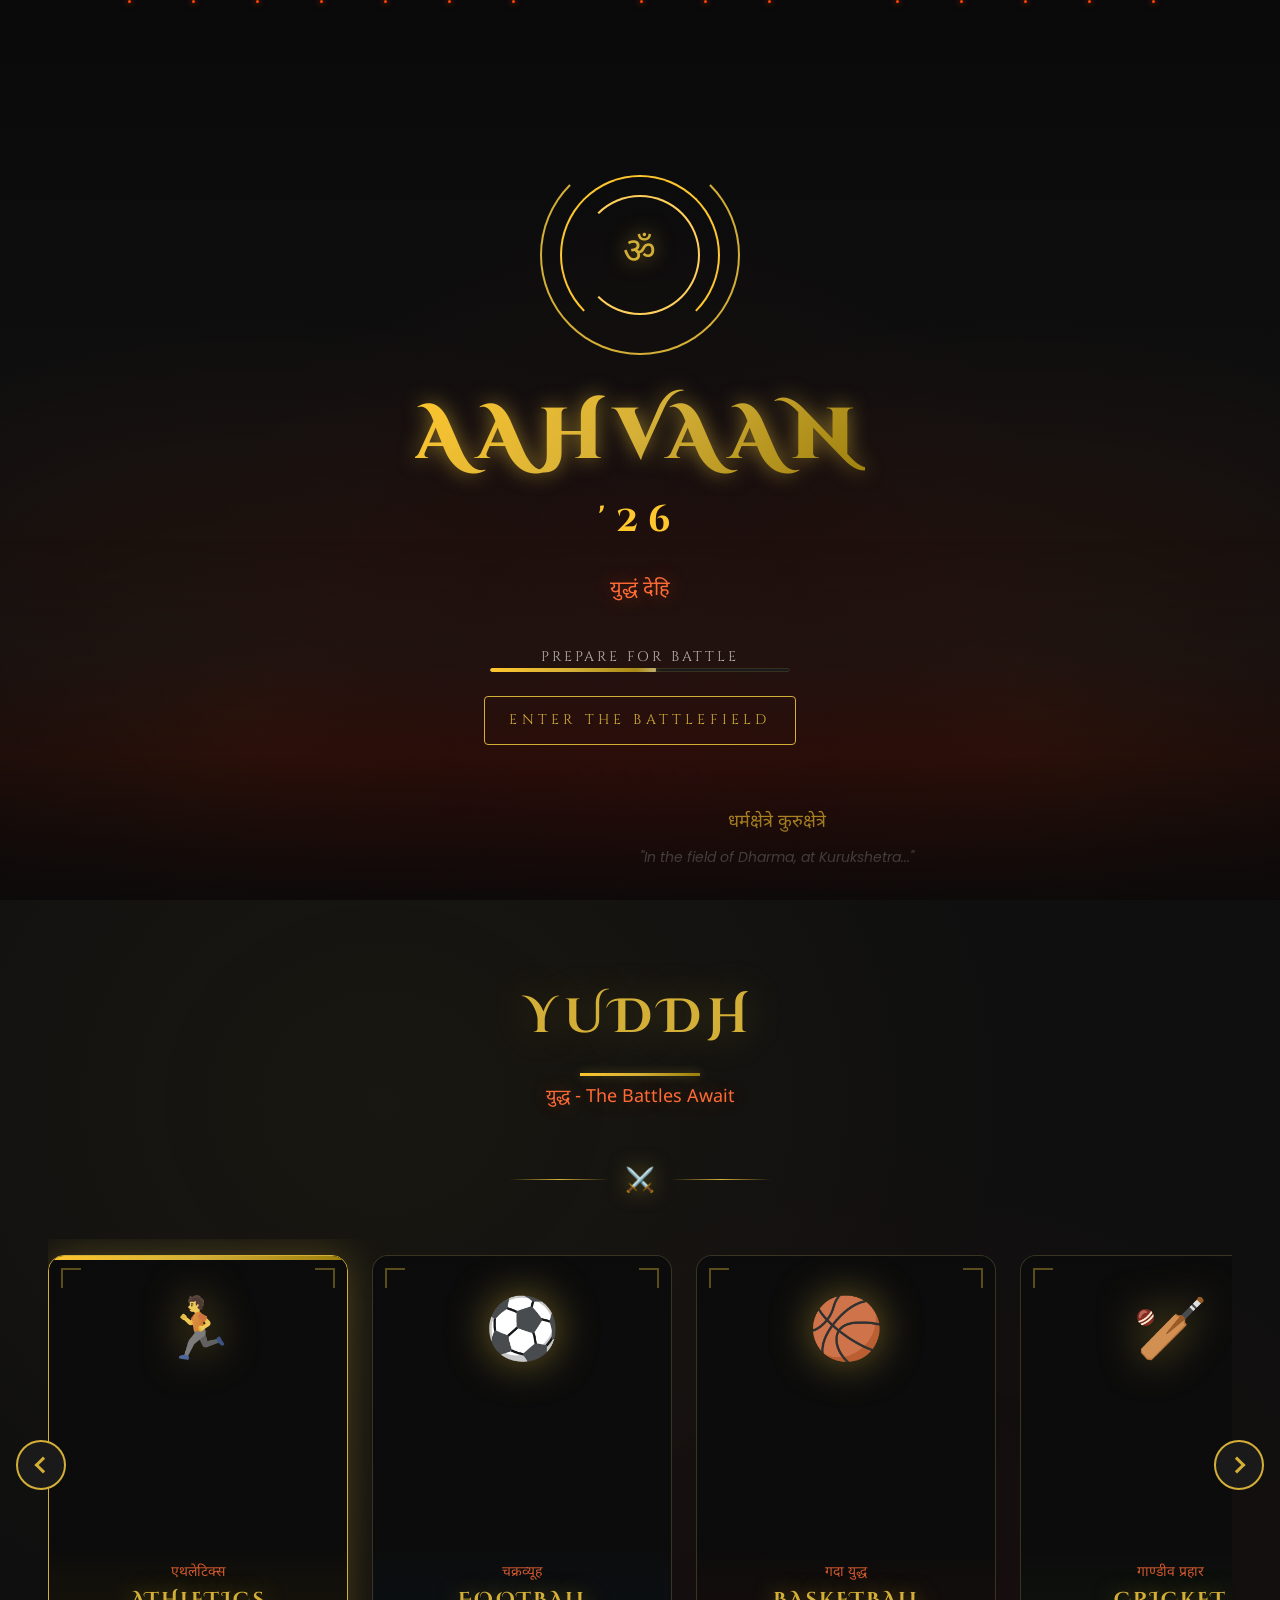
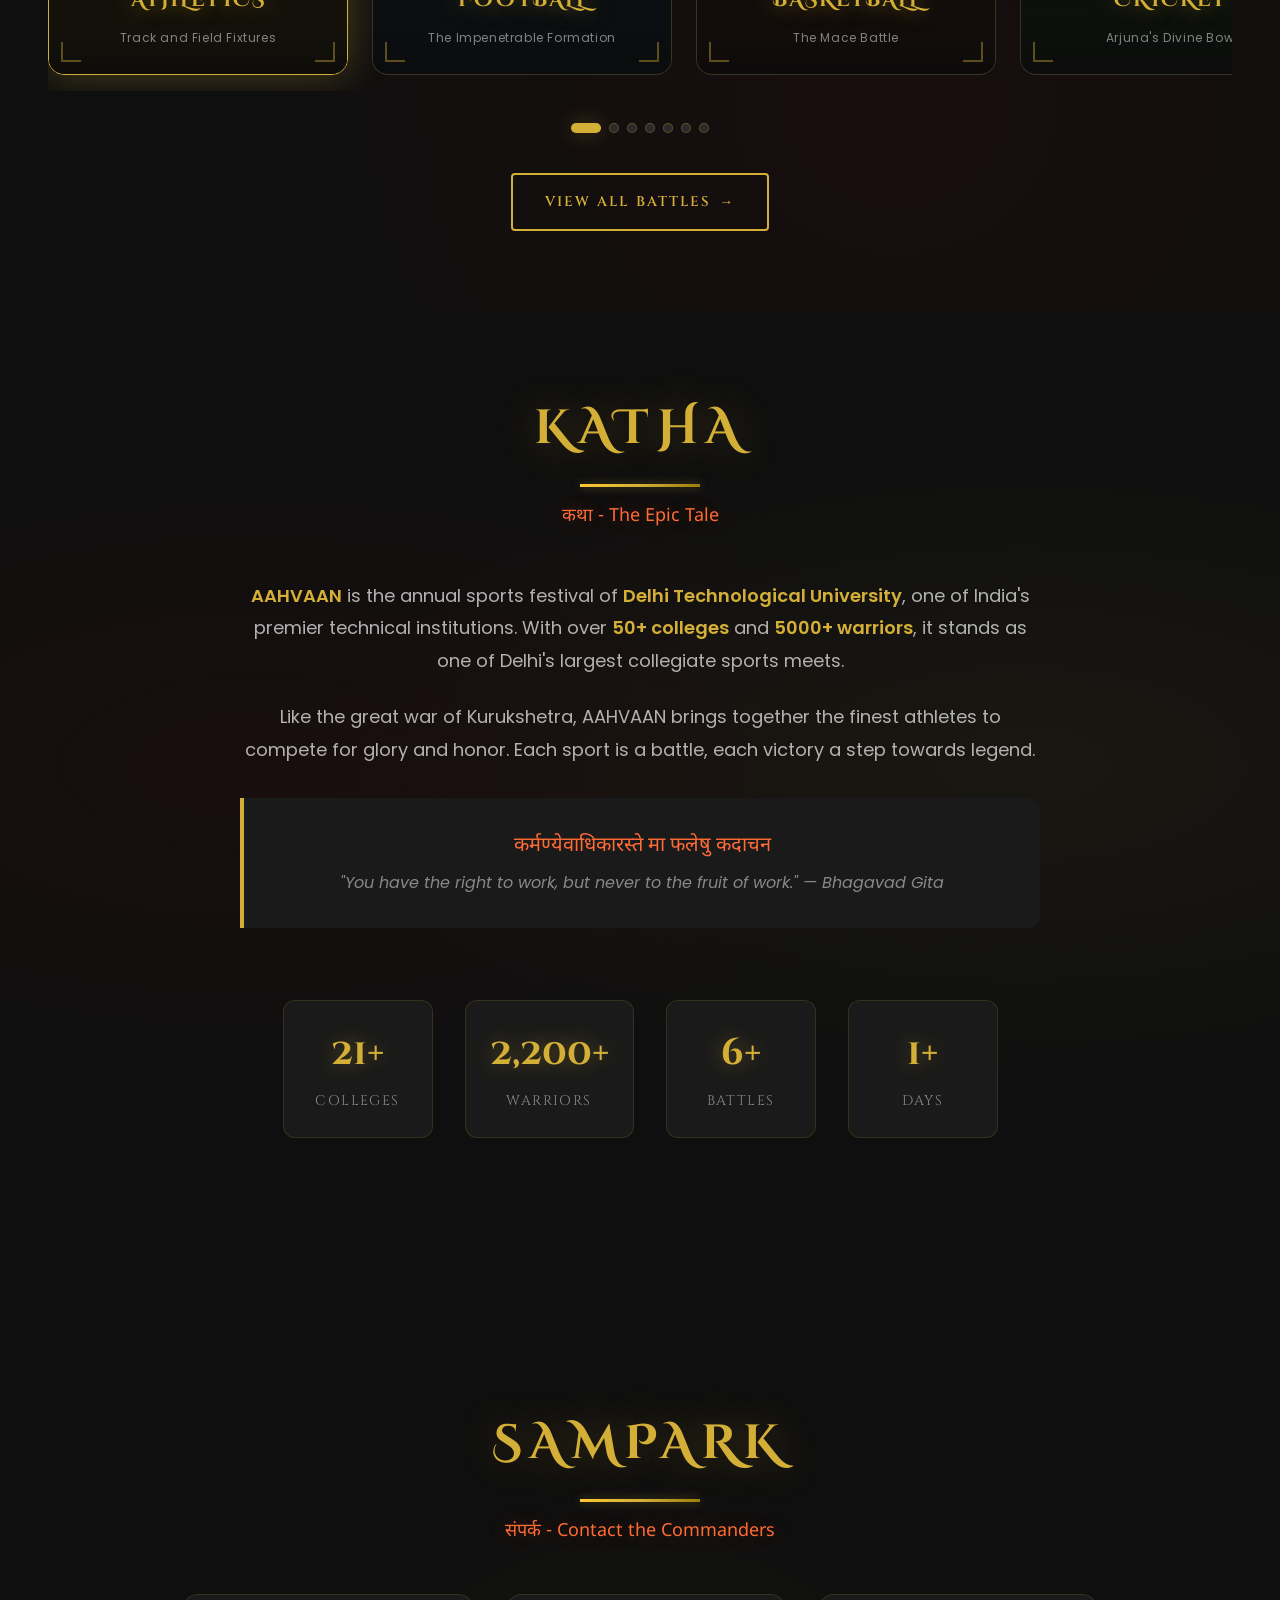
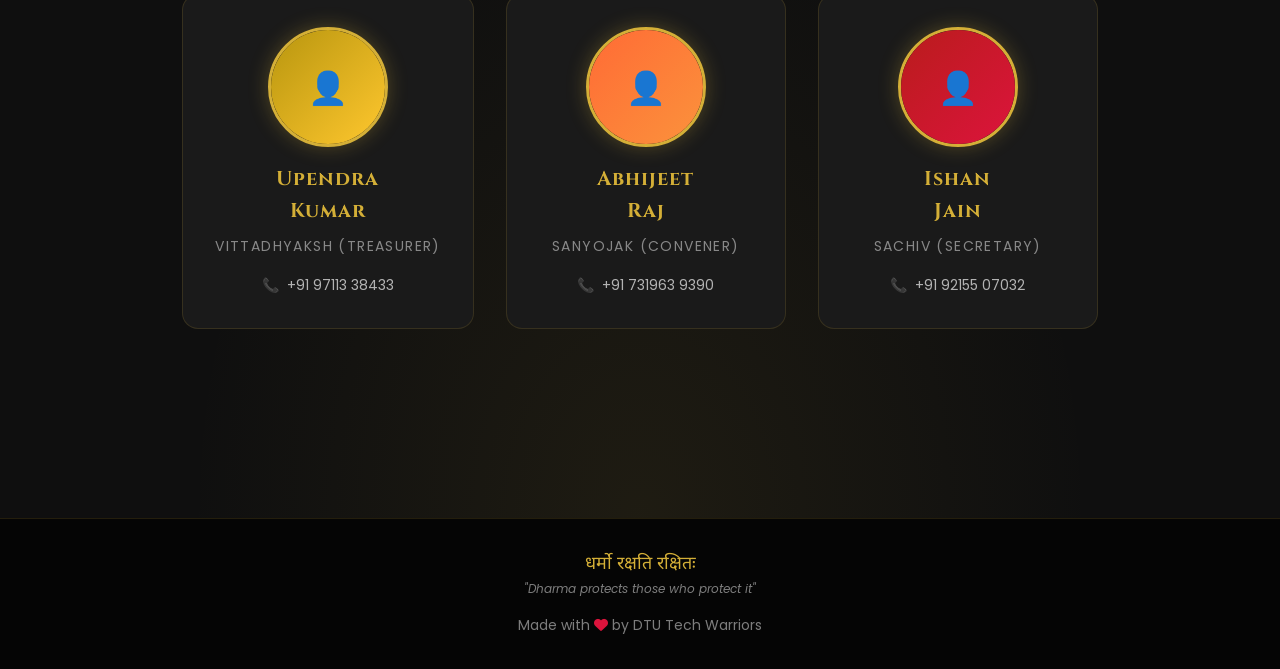
==== index.html @ 5bccf76b "fixtures update" ====
<!DOCTYPE html>
<html lang="en">

<head>
    <meta charset="UTF-8">
    <meta name="viewport" content="width=device-width, initial-scale=1.0">
    <meta http-equiv="X-UA-Compatible" content="ie=edge">
    <title>AAHVAAN'26 | युद्धं देहि - DTU Sports Festival</title>
    <meta name="description"
        content="AAHVAAN'26 - The epic sports festival of Delhi Technological University. Where warriors compete, legends are born.">

    <!-- Favicon -->
    <link rel="icon" type="image/x-icon"
        href="data:image/svg+xml,<svg xmlns='http://www.w3.org/2000/svg' viewBox='0 0 100 100'><text y='.9em' font-size='90'>⚔️</text></svg>">

    <!-- Font Awesome -->
    <link href="https://cdnjs.cloudflare.com/ajax/libs/font-awesome/6.4.0/css/all.min.css" rel="stylesheet">

    <!-- Stylesheets - Mahabharata Theme -->
    <link rel="stylesheet" href="css/mahabharata-theme.css">
    <link rel="stylesheet" href="css/loader.css">
    <link rel="stylesheet" href="css/hero.css">
    <link rel="stylesheet" href="css/sections.css">
    <link rel="stylesheet" href="css/events-mahabharata.css">
    <link rel="stylesheet" href="css/responsive.css">
</head>

<body>

    <!-- ========================================
     EPIC LOADER - Kurukshetra Battlefield Entry
     ======================================== -->
    <div class="loader" id="loader">
        <!-- Ember particles -->
        <div class="loader-particles" id="loader-particles">
            <div class="loader-ember"></div>
            <div class="loader-ember"></div>
            <div class="loader-ember"></div>
            <div class="loader-ember"></div>
            <div class="loader-ember"></div>
            <div class="loader-ember"></div>
            <div class="loader-ember"></div>
            <div class="loader-ember"></div>
            <div class="loader-ember"></div>
            <div class="loader-ember"></div>
            <div class="loader-ember"></div>
            <div class="loader-ember"></div>
            <div class="loader-ember"></div>
            <div class="loader-ember"></div>
            <div class="loader-ember"></div>
        </div>

        <div class="loader-content">
            <!-- Mandala Spinner -->
            <div class="loader-mandala">
                <div class="mandala-ring mandala-ring-1"></div>
                <div class="mandala-ring mandala-ring-2"></div>
                <div class="mandala-ring mandala-ring-3"></div>
                <div class="mandala-center">ॐ</div>
            </div>

            <!-- Logo -->
            <div class="loader-logo">
                <span class="loader-text">AAHVAAN</span>
                <span class="loader-year">'26</span>
            </div>

            <!-- Tagline -->
            <div class="loader-tagline">युद्धं देहि</div>
            <div class="loader-tagline-english">Prepare for Battle</div>

            <!-- Progress Bar -->
            <div class="loader-bar">
                <div class="loader-progress" id="loader-progress"></div>
            </div>

            <!-- Click to Enter -->
            <div class="loader-click" id="loader-click">Enter the Battlefield</div>
        </div>

        <!-- Bottom Quote -->
        <div class="loader-quote">
            <div class="loader-quote-sanskrit">धर्मक्षेत्रे कुरुक्षेत्रे</div>
            <div class="loader-quote-english">"In the field of Dharma, at Kurukshetra..."</div>
        </div>
    </div>

    <!-- ========================================
     EMBER PARTICLES (Global)
     ======================================== -->
    <div class="ember-overlay" id="ember-overlay"></div>

    <!-- ========================================
     NAVIGATION
     ======================================== -->
    <nav class="nav" id="nav">
        <!-- <div class="left">
            <span
                style="font-family: var(--font-display); font-size: 1.5rem; color: var(--gold-500); filter: var(--glow-gold);">AAHVAAN'26</span>
        </div> -->
        <img src="assets/logo.png" alt="AAHVAAN'26 Logo" class="nav-logo">
        <div class="right">
            <a class="nav-link" href="#events">Yuddh</a>
            <a class="nav-link" href="#about">Katha</a>
            <a class="nav-link" href="#contact">Sampark</a>
            <a class="regist" href="register.html">Join the War</a>
            <div class="ham-cont" id="ham-toggle">
                <div class="hamburger">
                    <span class="ham-1"></span>
                    <span class="ham-2"></span>
                    <span class="ham-3"></span>
                </div>
            </div>
        </div>
    </nav>

    <!-- ========================================
     HAMBURGER MENU OVERLAY
     ======================================== -->
    <div class="ham-grid" id="ham-grid">
        <div class="ham-logo">
            <span>AAHVAAN'26</span>
        </div>
        <div class="ham-links">
            <div>
                <a href="#home">Home</a>
                <a href="#events">Yuddh (Events)</a>
                <a href="#about">Katha (About)</a>
                <a href="#contact">Sampark (Contact)</a>
            </div>
        </div>
        <div class="ham-icons">
            <a href="#" class="ham-icon"><i class="fab fa-instagram"></i></a>
            <a href="#" class="ham-icon"><i class="fab fa-facebook"></i></a>
            <a href="#" class="ham-icon"><i class="fab fa-twitter"></i></a>
        </div>
    </div>

    <!-- ========================================
     MAIN CONTENT
     ======================================== -->
    <main>
        <!-- HERO SECTION - Kurukshetra Battlefield -->
        <section class="home-page" id="home">
            <div class="bgMain" id="bgMain"></div>
            <div class="phoneBgMain"></div>

            <!-- Decorative Lines (War Banners) -->
            <div class="lines">
                <div class="line" id="l1"></div>
                <div class="line" id="l2"></div>
                <div class="line" id="l3"></div>
                <div class="line" id="l4"></div>
                <div class="line" id="l5"></div>
                <div class="line" id="l6"></div>
                <div class="line" id="l7"></div>
                <div class="line" id="l8"></div>
                <div class="line" id="l9"></div>
                <div class="line" id="l10"></div>
            </div>

            <!-- Arrow Rain Effect -->
            <div class="arrow-rain" id="arrow-rain">
                <div class="arrow"></div>
                <div class="arrow"></div>
                <div class="arrow"></div>
                <div class="arrow"></div>
                <div class="arrow"></div>
                <div class="arrow"></div>
                <div class="arrow"></div>
                <div class="arrow"></div>
                <div class="arrow"></div>
                <div class="arrow"></div>
            </div>

            <!-- Hero Text -->
            <div class="text">
                <h1 class="hero-title">AAHVAAN</h1>
                <div class="hero-year">'26</div>
                <div class="hero-tagline">
                    <div class="hero-tagline-sanskrit">शीर्य दाक्षे च युद्धे च</div>
                    <div class="hero-tagline-english">Excellence in Sports & Battle</div>
                </div>
                <div class="hero-announcement" role="status" aria-live="polite">
                    <div class="hero-announcement-kicker">War Bulletin</div>
                    <div class="hero-announcement-headline">Fixtures Updating Soon</div>
                    <p class="hero-announcement-text">
                        Fixtures for all sports will be updated soon. Please check back soon.
                    </p>
                </div>
            </div>

            <!-- Countdown Timer -->
            <div class="time">
                <div class="timer-lightning"></div>
                <div class="numbers">
                    <div id="days">00</div>
                    <span>:</span>
                    <div id="hours">00</div>
                    <span>:</span>
                    <div id="min">00</div>
                    <span>:</span>
                    <div id="sec">00</div>
                </div>
                <div class="labels">
                    <div class="label-1">DAYS</div>
                    <div class="label-2">HOURS</div>
                    <div class="label-3">MINUTES</div>
                    <div class="label-4">SECONDS</div>
                </div>
            </div>

            <!-- Register Button -->
            <a class="regist" href="register.html" id="desktopRegist">
                <span>⚔️</span> Join the War
            </a>

            <!-- Social Icons -->
            <div class="socials">
                <a href="https://www.instagram.com/sc_dtu/" aria-label="Instagram"><i class="fab fa-instagram"></i></a>
            </div>

            <!-- Scroll Indicator -->
            <div class="scroll-indicator">
                <span>Scroll</span>
                <i class="fas fa-chevron-down"></i>
            </div>
        </section>

        <!-- EVENTS SECTION - Sports as Battles -->
        <section class="events sec-head" id="events">
            <h2 class="sec-header">YUDDH</h2>
            <p class="events-subtitle">युद्ध - The Battles Await</p>

            <div class="events-divider">
                <span class="events-divider-icon">⚔️</span>
            </div>

            <div class="evt-cont">
                <div id="evt-arrow-left" class="evt-arrow-left"></div>
                <div id="evt-arrow-right" class="evt-arrow-right"></div>

                <div id="events-cont" class="events-cont">
                    <!-- Athletics -->
                    <a href="events/athletics.html" class="evt evt-active evt-athletics" data-event="athletics">
                        <div class="evt-border"></div>
                        <div class="evt-corner evt-corner-tl"></div>
                        <div class="evt-corner evt-corner-tr"></div>
                        <div class="evt-corner evt-corner-bl"></div>
                        <div class="evt-corner evt-corner-br"></div>
                        <div class="evt-logo">🏃</div>
                        <div class="evt-content">
                            <div class="evt-label-cont">
                                <span class="evt-sanskrit">एथलेटिक्स</span>
                                <span class="evt-label">ATHLETICS</span>
                                <span class="evt-subtitle">Track and Field Fixtures</span>
                            </div>
                        </div>
                    </a>

                    <!-- Chakravyuh - Football -->
                    <a href="events/football.html" class="evt evt-chakravyuh" data-event="football">
                        <div class="evt-border"></div>
                        <div class="evt-corner evt-corner-tl"></div>
                        <div class="evt-corner evt-corner-tr"></div>
                        <div class="evt-corner evt-corner-bl"></div>
                        <div class="evt-corner evt-corner-br"></div>
                        <div class="evt-logo">⚽</div>
                        <div class="evt-content">
                            <div class="evt-label-cont">
                                <span class="evt-sanskrit">चक्रव्यूह</span>
                                <span class="evt-label">FOOTBALL</span>
                                <span class="evt-subtitle">The Impenetrable Formation</span>
                            </div>
                        </div>
                    </a>

                    <!-- Gada Yuddh - Basketball -->
                    <a href="events/basketball.html" class="evt evt-gada" data-event="basketball">
                        <div class="evt-border"></div>
                        <div class="evt-corner evt-corner-tl"></div>
                        <div class="evt-corner evt-corner-tr"></div>
                        <div class="evt-corner evt-corner-bl"></div>
                        <div class="evt-corner evt-corner-br"></div>
                        <div class="evt-logo">🏀</div>
                        <div class="evt-content">
                            <div class="evt-label-cont">
                                <span class="evt-sanskrit">गदा युद्ध</span>
                                <span class="evt-label">BASKETBALL</span>
                                <span class="evt-subtitle">The Mace Battle</span>
                            </div>
                        </div>
                    </a>

                    <!-- Gandiva Strike - Cricket -->
                    <a href="events/cricket.html" class="evt evt-gandiva" data-event="cricket">
                        <div class="evt-border"></div>
                        <div class="evt-corner evt-corner-tl"></div>
                        <div class="evt-corner evt-corner-tr"></div>
                        <div class="evt-corner evt-corner-bl"></div>
                        <div class="evt-corner evt-corner-br"></div>
                        <div class="evt-logo">🏏</div>
                        <div class="evt-content">
                            <div class="evt-label-cont">
                                <span class="evt-sanskrit">गाण्डीव प्रहार</span>
                                <span class="evt-label">CRICKET</span>
                                <span class="evt-subtitle">Arjuna's Divine Bow</span>
                            </div>
                        </div>
                    </a>

                    <!-- Sudarshana - Volleyball -->
                    <a href="events/volleyball.html" class="evt evt-sudarshana" data-event="volleyball">
                        <div class="evt-border"></div>
                        <div class="evt-corner evt-corner-tl"></div>
                        <div class="evt-corner evt-corner-tr"></div>
                        <div class="evt-corner evt-corner-bl"></div>
                        <div class="evt-corner evt-corner-br"></div>
                        <div class="evt-logo">🏐</div>
                        <div class="evt-content">
                            <div class="evt-label-cont">
                                <span class="evt-sanskrit">सुदर्शन</span>
                                <span class="evt-label">VOLLEYBALL</span>
                                <span class="evt-subtitle">The Divine Discus</span>
                            </div>
                        </div>
                    </a>

                    <!-- Shakti Astra - Badminton -->
                    <a href="events/badminton.html" class="evt evt-shakti" data-event="badminton">
                        <div class="evt-border"></div>
                        <div class="evt-corner evt-corner-tl"></div>
                        <div class="evt-corner evt-corner-tr"></div>
                        <div class="evt-corner evt-corner-bl"></div>
                        <div class="evt-corner evt-corner-br"></div>
                        <div class="evt-logo">🏸</div>
                        <div class="evt-content">
                            <div class="evt-label-cont">
                                <span class="evt-sanskrit">शक्ति अस्त्र</span>
                                <span class="evt-label">BADMINTON</span>
                                <span class="evt-subtitle">Projectile Weapons</span>
                            </div>
                        </div>
                    </a>

                    <!-- Varuna - Swimming -->
                    <a href="events/swimming.html" class="evt evt-varuna" data-event="swimming">
                        <div class="evt-border"></div>
                        <div class="evt-corner evt-corner-tl"></div>
                        <div class="evt-corner evt-corner-tr"></div>
                        <div class="evt-corner evt-corner-bl"></div>
                        <div class="evt-corner evt-corner-br"></div>
                        <div class="evt-logo">🏊</div>
                        <div class="evt-content">
                            <div class="evt-label-cont">
                                <span class="evt-sanskrit">वरुण क्षेत्र</span>
                                <span class="evt-label">SWIMMING</span>
                                <span class="evt-subtitle">Domain of Varuna</span>
                            </div>
                        </div>
                    </a>
                </div>
            </div>

            <div class="event-dots-cont" id="event-dots-cont"></div>

            <a href="events.html" class="evt-guidelines">View All Battles</a>
        </section>

        <!-- ABOUT SECTION -->
        <section class="about sec-head" id="about">
            <h2 class="sec-header">KATHA</h2>
            <p class="events-subtitle">कथा - The Epic Tale</p>

            <div id="about-txt">
                <p class="about-par">
                    <strong>AAHVAAN</strong> is the annual sports festival of <strong>Delhi Technological
                        University</strong>,
                    one of India's premier technical institutions. With over <strong>50+ colleges</strong> and
                    <strong>5000+ warriors</strong>, it stands as one of Delhi's largest collegiate sports meets.
                </p>
                <p class="about-par">
                    Like the great war of Kurukshetra, AAHVAAN brings together the finest athletes
                    to compete for glory and honor. Each sport is a battle, each victory a step towards legend.
                </p>

                <div class="about-quote">
                    <div class="about-quote-sanskrit">कर्मण्येवाधिकारस्ते मा फलेषु कदाचन</div>
                    <div class="about-quote-english">"You have the right to work, but never to the fruit of work." —
                        Bhagavad Gita</div>
                </div>
            </div>

            <div id="about-right">
                <div id="about-car-cont">
                    <div class="about-stat">
                        <div class="about-stat-number">50+</div>
                        <div class="about-stat-label">Colleges</div>
                    </div>
                    <div class="about-stat">
                        <div class="about-stat-number">5000+</div>
                        <div class="about-stat-label">Warriors</div>
                    </div>
                    <div class="about-stat">
                        <div class="about-stat-number">15+</div>
                        <div class="about-stat-label">Battles</div>
                    </div>
                    <div class="about-stat">
                        <div class="about-stat-number">3</div>
                        <div class="about-stat-label">Days</div>
                    </div>
                </div>
            </div>
        </section>

        <!-- CONTACT SECTION -->
        <section class="contact sec-head" id="contact">
            <h2 class="sec-header">SAMPARK</h2>
            <p class="events-subtitle">संपर्क - Contact the Commanders</p>

            <div class="contactCont">
                <!-- Contact Card 1 -->
                <div class="contDiv">
                    <div class="contactImgCont">
                        <div
                            style="width:100%;height:100%;background:linear-gradient(135deg,var(--gold-600),var(--gold-400));display:flex;align-items:center;justify-content:center;font-size:2rem;">
                            👤</div>
                    </div>
                    <h2 class="name">Upendra<br>Kumar</h2>
                    <p class="dept">Vittadhyaksh (Treasurer)</p>
                    <div class="contact-details">
                        <a class="number" href="tel:+919711338433">+91 97113 38433</a>
                        <!-- <a class="mail" href="mailto:sports@dtu.ac.in">sports@dtu.ac.in</a> -->
                    </div>
                </div>

                <!-- Contact Card 2 -->
                <div class="contDiv">
                    <div class="contactImgCont">
                        <div
                            style="width:100%;height:100%;background:linear-gradient(135deg,var(--fire-500),var(--fire-400));display:flex;align-items:center;justify-content:center;font-size:2rem;">
                            👤</div>
                    </div>
                    <h2 class="name">Abhijeet<br>Raj</h2>
                    <p class="dept">Sanyojak (Convener)</p>
                    <div class="contact-details">
                        <a class="number" href="tel:+917319639390">+91 731963 9390</a>
                        <!-- <a class="mail" href="mailto:aahvahan@dtu.ac.in">aahvahan@dtu.ac.in</a> -->
                    </div>
                </div>

                <!-- Contact Card 3 -->
                <div class="contDiv">
                    <div class="contactImgCont">
                        <div
                            style="width:100%;height:100%;background:linear-gradient(135deg,var(--crimson-600),var(--crimson-500));display:flex;align-items:center;justify-content:center;font-size:2rem;">
                            👤</div>
                    </div>
                    <h2 class="name">Ishan <br>Jain</h2>
                    <p class="dept">Sachiv (Secretary)</p>
                    <div class="contact-details">
                        <a class="number" href="tel:+919215507032">+91 92155 07032</a>
                        <!-- <a class="mail" href="mailto:register@aahvahan.in">register@aahvahan.in</a> -->
                    </div>
                </div>
            </div>
        </section>
    </main>

    <!-- ========================================
     FOOTER
     ======================================== -->
    <footer>
        <div class="footer-quote">
            <div class="footer-quote-sanskrit">धर्मो रक्षति रक्षितः</div>
            <div class="footer-quote-english">"Dharma protects those who protect it"</div>
        </div>
        <div class="love">
            Made with <i class="fa fa-heart"></i> by DTU Tech Warriors
        </div>
    </footer>

    <!-- ========================================
     SCRIPTS
     ======================================== -->
    <script defer src="js/loader.js"></script>
    <script defer src="js/main.js"></script>
    <script defer src="js/timer.js"></script>
    <script defer src="js/events.js"></script>
    <script defer src="js/hamburger.js"></script>
    <script defer src="js/particles.js"></script>

</body>

</html>
---- css/mahabharata-theme.css ----
/* ====================================
   AAHVAAN'26 - MAHABHARATA THEME
   Epic Kurukshetra Battlefield Aesthetics
   ==================================== */

/* Google Fonts Import */
@import url('https://fonts.googleapis.com/css2?family=Cinzel+Decorative:wght@400;700;900&family=Cinzel:wght@400;500;600;700&family=Poppins:wght@300;400;500;600;700&family=Noto+Sans+Devanagari:wght@400;500;600;700&display=swap');

:root {
    /* ========================================
       KURUKSHETRA COLOR PALETTE
       ======================================== */
    
    /* Primary Colors - Royal Golds */
    --gold-50: #FFF9E6;
    --gold-100: #FFEFB8;
    --gold-200: #FFE08A;
    --gold-300: #FFD15C;
    --gold-400: #FFC72E;
    --gold-500: #D4AF37; /* Royal Gold - Primary */
    --gold-600: #B8960F;
    --gold-700: #9A7D0A;
    --gold-800: #7C6408;
    --gold-900: #5E4B06;
    
    /* War Crimsons */
    --crimson-50: #FFE5E5;
    --crimson-100: #FFCCCC;
    --crimson-200: #FF9999;
    --crimson-300: #FF6666;
    --crimson-400: #FF3333;
    --crimson-500: #DC143C; /* Blood Crimson */
    --crimson-600: #B91C1C;
    --crimson-700: #8B0000; /* Deep Blood */
    --crimson-800: #5C0000;
    --crimson-900: #2D0000;
    
    /* Fire & Ember */
    --fire-50: #FFF7ED;
    --fire-100: #FFEDD5;
    --fire-200: #FED7AA;
    --fire-300: #FDBA74;
    --fire-400: #FB923C;
    --fire-500: #FF6B35; /* Deep Saffron */
    --fire-600: #EA580C;
    --fire-700: #C2410C;
    --fire-800: #9A3412;
    --fire-900: #7C2D12;
    
    /* Bronze & Metallic */
    --bronze-50: #FDF4E7;
    --bronze-100: #F9E4C8;
    --bronze-200: #F2CFA0;
    --bronze-300: #E6B578;
    --bronze-400: #D69E5C;
    --bronze-500: #CD7F32; /* Ancient Bronze */
    --bronze-600: #A66429;
    --bronze-700: #7F4C20;
    --bronze-800: #593517;
    --bronze-900: #33200E;
    
    /* Dark Battlefield */
    --dark-50: #3A3A3A;
    --dark-100: #2F2F2F;
    --dark-200: #2A2A2A; /* Ash */
    --dark-300: #1F1F1F;
    --dark-400: #1A1A1A; /* Smoke Gray */
    --dark-500: #141414;
    --dark-600: #0F0F0F;
    --dark-700: #0A0A0A; /* Midnight Black */
    --dark-800: #050505;
    --dark-900: #000000;
    
    /* Ember Orange */
    --ember: #FF4500;
    --ember-glow: rgba(255, 69, 0, 0.6);
    
    /* ========================================
       SEMANTIC COLOR TOKENS
       ======================================== */
    --color-background: var(--dark-700);
    --color-surface: var(--dark-400);
    --color-surface-elevated: var(--dark-200);
    --color-text: #F5F5F5;
    --color-text-secondary: rgba(245, 245, 245, 0.7);
    --color-text-muted: rgba(245, 245, 245, 0.5);
    --color-primary: var(--gold-500);
    --color-primary-hover: var(--gold-400);
    --color-primary-active: var(--gold-600);
    --color-accent: var(--fire-500);
    --color-accent-hover: var(--fire-400);
    --color-danger: var(--crimson-500);
    --color-border: rgba(212, 175, 55, 0.3);
    --color-border-subtle: rgba(212, 175, 55, 0.15);
    
    /* ========================================
       GRADIENT DEFINITIONS
       ======================================== */
    --gradient-gold: linear-gradient(135deg, var(--gold-400) 0%, var(--gold-500) 50%, var(--gold-700) 100%);
    --gradient-gold-shine: linear-gradient(90deg, transparent 0%, rgba(255, 255, 255, 0.4) 50%, transparent 100%);
    --gradient-fire: linear-gradient(135deg, var(--fire-400) 0%, var(--fire-500) 50%, var(--crimson-600) 100%);
    --gradient-battlefield: linear-gradient(180deg, 
        var(--dark-700) 0%, 
        var(--dark-600) 30%, 
        rgba(139, 0, 0, 0.1) 60%, 
        var(--dark-700) 100%);
    --gradient-smoke: linear-gradient(180deg, 
        transparent 0%, 
        rgba(26, 26, 26, 0.5) 50%, 
        rgba(10, 10, 10, 0.9) 100%);
    --gradient-hero-overlay: linear-gradient(180deg,
        rgba(10, 10, 10, 0.3) 0%,
        rgba(10, 10, 10, 0.1) 40%,
        rgba(10, 10, 10, 0.5) 70%,
        rgba(10, 10, 10, 0.95) 100%);
    
    /* ========================================
       TYPOGRAPHY
       ======================================== */
    --font-display: 'Cinzel Decorative', serif;
    --font-heading: 'Cinzel', serif;
    --font-body: 'Poppins', sans-serif;
    --font-hindi: 'Noto Sans Devanagari', sans-serif;
    
    --font-size-xs: 0.75rem;
    --font-size-sm: 0.875rem;
    --font-size-base: 1rem;
    --font-size-lg: 1.125rem;
    --font-size-xl: 1.25rem;
    --font-size-2xl: 1.5rem;
    --font-size-3xl: 1.875rem;
    --font-size-4xl: 2.25rem;
    --font-size-5xl: 3rem;
    --font-size-6xl: 3.75rem;
    --font-size-7xl: 4.5rem;
    --font-size-8xl: 6rem;
    
    --font-weight-light: 300;
    --font-weight-normal: 400;
    --font-weight-medium: 500;
    --font-weight-semibold: 600;
    --font-weight-bold: 700;
    --font-weight-black: 900;
    
    /* ========================================
       SPACING
       ======================================== */
    --space-1: 0.25rem;
    --space-2: 0.5rem;
    --space-3: 0.75rem;
    --space-4: 1rem;
    --space-5: 1.25rem;
    --space-6: 1.5rem;
    --space-8: 2rem;
    --space-10: 2.5rem;
    --space-12: 3rem;
    --space-16: 4rem;
    --space-20: 5rem;
    --space-24: 6rem;
    
    /* ========================================
       EFFECTS & SHADOWS
       ======================================== */
    --shadow-gold: 0 0 20px rgba(212, 175, 55, 0.3);
    --shadow-gold-strong: 0 0 40px rgba(212, 175, 55, 0.5);
    --shadow-ember: 0 0 30px rgba(255, 69, 0, 0.4);
    --shadow-crimson: 0 0 20px rgba(220, 20, 60, 0.3);
    --shadow-dark: 0 10px 40px rgba(0, 0, 0, 0.5);
    --shadow-card: 0 4px 20px rgba(0, 0, 0, 0.4), 0 0 1px rgba(212, 175, 55, 0.3);
    
    --glow-gold: drop-shadow(0 0 10px rgba(212, 175, 55, 0.6));
    --glow-fire: drop-shadow(0 0 15px rgba(255, 107, 53, 0.5));
    --glow-ember: drop-shadow(0 0 20px rgba(255, 69, 0, 0.7));
    
    /* ========================================
       BORDERS & RADIUS
       ======================================== */
    --radius-sm: 4px;
    --radius-md: 8px;
    --radius-lg: 12px;
    --radius-xl: 16px;
    --radius-2xl: 24px;
    --radius-full: 9999px;
    
    --border-ornate: 2px solid var(--gold-500);
    --border-subtle: 1px solid var(--color-border-subtle);
    
    /* ========================================
       TRANSITIONS
       ======================================== */
    --transition-fast: 150ms ease;
    --transition-base: 250ms ease;
    --transition-slow: 400ms ease;
    --transition-epic: 800ms cubic-bezier(0.16, 1, 0.3, 1);
    
    /* ========================================
       Z-INDEX LAYERS
       ======================================== */
    --z-background: -1;
    --z-base: 0;
    --z-particles: 10;
    --z-content: 20;
    --z-header: 100;
    --z-overlay: 500;
    --z-modal: 1000;
    --z-loader: 9999;
}

/* ========================================
   BASE RESETS
   ======================================== */
*, *::before, *::after {
    margin: 0;
    padding: 0;
    box-sizing: border-box;
}

html {
    scroll-behavior: smooth;
    scrollbar-width: thin;
    scrollbar-color: var(--gold-500) var(--dark-600);
    font-size: 16px;
}

html::-webkit-scrollbar {
    width: 8px;
}

html::-webkit-scrollbar-track {
    background: var(--dark-600);
}

html::-webkit-scrollbar-thumb {
    background: var(--gold-500);
    border-radius: var(--radius-full);
}

html::-webkit-scrollbar-thumb:hover {
    background: var(--gold-400);
}

body {
    font-family: var(--font-body);
    background: var(--color-background);
    color: var(--color-text);
    line-height: 1.6;
    overflow-x: hidden;
    min-height: 100vh;
}

img {
    max-width: 100%;
    height: auto;
    display: block;
}

a {
    color: var(--color-primary);
    text-decoration: none;
    transition: color var(--transition-fast);
}

a:hover {
    color: var(--color-primary-hover);
}

/* ========================================
   TYPOGRAPHY UTILITIES
   ======================================== */
.font-display {
    font-family: var(--font-display);
}

.font-heading {
    font-family: var(--font-heading);
}

.font-hindi {
    font-family: var(--font-hindi);
}

.text-gold {
    color: var(--gold-500);
}

.text-gradient-gold {
    background: var(--gradient-gold);
    -webkit-background-clip: text;
    -webkit-text-fill-color: transparent;
    background-clip: text;
}

.text-fire {
    color: var(--fire-500);
}

.text-crimson {
    color: var(--crimson-500);
}

/* ========================================
   BUTTON STYLES
   ======================================== */
.btn-war {
    display: inline-flex;
    align-items: center;
    justify-content: center;
    gap: var(--space-2);
    padding: var(--space-3) var(--space-6);
    font-family: var(--font-heading);
    font-size: var(--font-size-sm);
    font-weight: var(--font-weight-semibold);
    text-transform: uppercase;
    letter-spacing: 0.1em;
    color: var(--dark-700);
    background: var(--gradient-gold);
    border: none;
    border-radius: var(--radius-sm);
    cursor: pointer;
    position: relative;
    overflow: hidden;
    transition: all var(--transition-base);
    box-shadow: var(--shadow-gold);
}

.btn-war::before {
    content: '';
    position: absolute;
    top: 0;
    left: -100%;
    width: 100%;
    height: 100%;
    background: var(--gradient-gold-shine);
    transition: left var(--transition-slow);
}

.btn-war:hover {
    transform: translateY(-2px);
    box-shadow: var(--shadow-gold-strong);
}

.btn-war:hover::before {
    left: 100%;
}

.btn-war:active {
    transform: translateY(0);
}

.btn-war-outline {
    display: inline-flex;
    align-items: center;
    justify-content: center;
    gap: var(--space-2);
    padding: var(--space-3) var(--space-6);
    font-family: var(--font-heading);
    font-size: var(--font-size-sm);
    font-weight: var(--font-weight-semibold);
    text-transform: uppercase;
    letter-spacing: 0.1em;
    color: var(--gold-500);
    background: transparent;
    border: 2px solid var(--gold-500);
    border-radius: var(--radius-sm);
    cursor: pointer;
    transition: all var(--transition-base);
}

.btn-war-outline:hover {
    background: var(--gold-500);
    color: var(--dark-700);
    box-shadow: var(--shadow-gold);
}

/* ========================================
   KEYFRAME ANIMATIONS
   ======================================== */

/* Ember Float Animation */
@keyframes emberFloat {
    0% {
        transform: translateY(100vh) translateX(0) scale(0);
        opacity: 0;
    }
    10% {
        opacity: 1;
        transform: translateY(90vh) translateX(10px) scale(1);
    }
    90% {
        opacity: 0.8;
    }
    100% {
        transform: translateY(-10vh) translateX(-20px) scale(0.5);
        opacity: 0;
    }
}

/* Arrow Rain Animation */
@keyframes arrowFall {
    0% {
        transform: translateY(-100px) translateX(-50px) rotate(45deg);
        opacity: 0;
    }
    10% {
        opacity: 0.6;
    }
    90% {
        opacity: 0.4;
    }
    100% {
        transform: translateY(100vh) translateX(100px) rotate(45deg);
        opacity: 0;
    }
}

/* Smoke Drift */
@keyframes smokeDrift {
    0% {
        transform: translateX(0) translateY(0) scale(1);
        opacity: 0.3;
    }
    50% {
        transform: translateX(30px) translateY(-20px) scale(1.2);
        opacity: 0.2;
    }
    100% {
        transform: translateX(0) translateY(0) scale(1);
        opacity: 0.3;
    }
}

/* Golden Pulse */
@keyframes goldenPulse {
    0%, 100% {
        box-shadow: 0 0 20px rgba(212, 175, 55, 0.3);
    }
    50% {
        box-shadow: 0 0 40px rgba(212, 175, 55, 0.6);
    }
}

/* Fire Flicker */
@keyframes fireFlicker {
    0%, 100% {
        opacity: 1;
        filter: brightness(1);
    }
    25% {
        opacity: 0.9;
        filter: brightness(1.1);
    }
    50% {
        opacity: 1;
        filter: brightness(0.95);
    }
    75% {
        opacity: 0.95;
        filter: brightness(1.05);
    }
}

/* Lightning Flash */
@keyframes lightningFlash {
    0%, 100% {
        opacity: 0;
    }
    5% {
        opacity: 1;
    }
    10% {
        opacity: 0;
    }
    15% {
        opacity: 0.8;
    }
    20% {
        opacity: 0;
    }
}

/* Warrior Idle Animation */
@keyframes warriorIdle {
    0%, 100% {
        transform: translateY(0);
    }
    50% {
        transform: translateY(-5px);
    }
}

/* Text Reveal */
@keyframes textReveal {
    0% {
        clip-path: inset(0 100% 0 0);
    }
    100% {
        clip-path: inset(0 0 0 0);
    }
}

/* Fade In Up */
@keyframes fadeInUp {
    0% {
        opacity: 0;
        transform: translateY(30px);
    }
    100% {
        opacity: 1;
        transform: translateY(0);
    }
}

/* Scale In */
@keyframes scaleIn {
    0% {
        opacity: 0;
        transform: scale(0.9);
    }
    100% {
        opacity: 1;
        transform: scale(1);
    }
}

/* Rotate Slow */
@keyframes rotateSlow {
    0% {
        transform: rotate(0deg);
    }
    100% {
        transform: rotate(360deg);
    }
}

/* Shimmer Effect */
@keyframes shimmer {
    0% {
        background-position: -200% center;
    }
    100% {
        background-position: 200% center;
    }
}

/* War Drums Pulse */
@keyframes warDrumPulse {
    0%, 100% {
        transform: scale(1);
    }
    10% {
        transform: scale(1.02);
    }
    20% {
        transform: scale(1);
    }
}

/* ========================================
   PARTICLE CONTAINERS
   ======================================== */
.ember-container {
    position: fixed;
    top: 0;
    left: 0;
    width: 100%;
    height: 100%;
    pointer-events: none;
    z-index: var(--z-particles);
    overflow: hidden;
}

.ember {
    position: absolute;
    width: 4px;
    height: 4px;
    background: var(--ember);
    border-radius: 50%;
    box-shadow: 0 0 6px var(--ember), 0 0 12px var(--ember-glow);
    animation: emberFloat linear infinite;
}

.arrow-container {
    position: fixed;
    top: 0;
    left: 0;
    width: 100%;
    height: 100%;
    pointer-events: none;
    z-index: var(--z-particles);
    overflow: hidden;
    opacity: 0.3;
}

.arrow {
    position: absolute;
    width: 40px;
    height: 2px;
    background: linear-gradient(90deg, transparent, var(--gold-500), var(--gold-300));
    animation: arrowFall linear infinite;
}

.arrow::before {
    content: '';
    position: absolute;
    right: 0;
    top: -3px;
    border: 4px solid transparent;
    border-left: 8px solid var(--gold-300);
}

/* ========================================
   SECTION STYLES
   ======================================== */
section {
    position: relative;
    overflow: hidden;
}

.section-header {
    font-family: var(--font-display);
    font-size: clamp(var(--font-size-3xl), 5vw, var(--font-size-5xl));
    font-weight: var(--font-weight-bold);
    text-align: center;
    color: var(--gold-500);
    text-shadow: 0 0 30px rgba(212, 175, 55, 0.3);
    margin-bottom: var(--space-4);
    letter-spacing: 0.1em;
}

.section-header-hindi {
    font-family: var(--font-hindi);
    font-size: var(--font-size-lg);
    color: var(--color-text-secondary);
    text-align: center;
    margin-bottom: var(--space-8);
}

.section-divider {
    display: flex;
    align-items: center;
    justify-content: center;
    gap: var(--space-4);
    margin: var(--space-8) 0;
}

.section-divider::before,
.section-divider::after {
    content: '';
    flex: 1;
    max-width: 200px;
    height: 1px;
    background: linear-gradient(90deg, transparent, var(--gold-500), transparent);
}

.divider-icon {
    color: var(--gold-500);
    font-size: var(--font-size-2xl);
    filter: var(--glow-gold);
}

/* ========================================
   CARD STYLES (War Themed)
   ======================================== */
.war-card {
    background: var(--dark-300);
    border: 1px solid var(--color-border-subtle);
    border-radius: var(--radius-lg);
    padding: var(--space-6);
    position: relative;
    overflow: hidden;
    transition: all var(--transition-base);
}

.war-card::before {
    content: '';
    position: absolute;
    top: 0;
    left: 0;
    right: 0;
    height: 3px;
    background: var(--gradient-gold);
    transform: scaleX(0);
    transform-origin: left;
    transition: transform var(--transition-base);
}

.war-card:hover {
    border-color: var(--gold-500);
    box-shadow: var(--shadow-card);
    transform: translateY(-4px);
}

.war-card:hover::before {
    transform: scaleX(1);
}

/* Ornamental corners for cards */
.ornate-corners {
    position: relative;
}

.ornate-corners::before,
.ornate-corners::after {
    content: '◆';
    position: absolute;
    color: var(--gold-500);
    font-size: 12px;
    opacity: 0.6;
}

.ornate-corners::before {
    top: -6px;
    left: -6px;
}

.ornate-corners::after {
    bottom: -6px;
    right: -6px;
}

/* ========================================
   UTILITY CLASSES
   ======================================== */
.container {
    width: 100%;
    max-width: 1400px;
    margin: 0 auto;
    padding: 0 var(--space-4);
}

.flex {
    display: flex;
}

.flex-col {
    flex-direction: column;
}

.items-center {
    align-items: center;
}

.justify-center {
    justify-content: center;
}

.justify-between {
    justify-content: space-between;
}

.text-center {
    text-align: center;
}

.sr-only {
    position: absolute;
    width: 1px;
    height: 1px;
    padding: 0;
    margin: -1px;
    overflow: hidden;
    clip: rect(0, 0, 0, 0);
    white-space: nowrap;
    border: 0;
}

/* Animation utility classes */
.animate-pulse-gold {
    animation: goldenPulse 2s ease-in-out infinite;
}

.animate-flicker {
    animation: fireFlicker 0.5s ease-in-out infinite;
}

.animate-float {
    animation: warriorIdle 3s ease-in-out infinite;
}

.animate-shimmer {
    background: linear-gradient(
        90deg,
        transparent 0%,
        rgba(212, 175, 55, 0.3) 50%,
        transparent 100%
    );
    background-size: 200% 100%;
    animation: shimmer 2s linear infinite;
}
---- css/loader.css ----
/* ====================================
   AAHVAAN'26 - EPIC LOADER
   Kurukshetra Battlefield Entrance
   ==================================== */

/* ========================================
   LOADER CONTAINER
   ======================================== */
.loader {
  position: fixed;
  top: 0;
  left: 0;
  width: 100vw;
  height: 100vh;
  background: var(--dark-700);
  display: flex;
  align-items: center;
  justify-content: center;
  z-index: var(--z-loader);
  cursor: pointer;
  overflow: hidden;
}

.loader.hidden {
  pointer-events: none;
  opacity: 0;
  visibility: hidden;
}

/* Battlefield Background Layer */
.loader::before {
  content: '';
  position: absolute;
  top: 0;
  left: 0;
  width: 100%;
  height: 100%;
  background:
    radial-gradient(ellipse at 50% 120%, rgba(139, 0, 0, 0.15) 0%, transparent 60%),
    radial-gradient(ellipse at 20% 80%, rgba(255, 69, 0, 0.1) 0%, transparent 40%),
    radial-gradient(ellipse at 80% 80%, rgba(255, 69, 0, 0.1) 0%, transparent 40%),
    linear-gradient(180deg, var(--dark-700) 0%, var(--dark-600) 50%, var(--dark-700) 100%);
  z-index: 0;
}

/* Animated Smoke/Dust Layer */
.loader::after {
  content: '';
  position: absolute;
  bottom: 0;
  left: 0;
  width: 100%;
  height: 40%;
  background:
    linear-gradient(180deg,
      transparent 0%,
      rgba(26, 26, 26, 0.3) 30%,
      rgba(139, 0, 0, 0.05) 60%,
      rgba(10, 10, 10, 0.8) 100%);
  z-index: 1;
  animation: smokeDrift 8s ease-in-out infinite;
}

/* ========================================
   LOADER CONTENT
   ======================================== */
.loader-content {
  position: relative;
  z-index: 10;
  display: flex;
  flex-direction: column;
  align-items: center;
  justify-content: center;
  text-align: center;
  padding: var(--space-8);
}

/* ========================================
   SHANKH (CONCH) ANIMATION
   ======================================== */
.loader-shankh {
  width: 120px;
  height: 120px;
  margin-bottom: var(--space-8);
  position: relative;
  animation: shankahPulse 2s ease-in-out infinite;
}

.loader-shankh::before {
  content: '🐚';
  font-size: 80px;
  filter: var(--glow-gold) sepia(1) saturate(3) hue-rotate(10deg);
  animation: shankahBlow 3s ease-in-out infinite;
}

/* Sound waves emanating from shankh */
.loader-shankh::after {
  content: '';
  position: absolute;
  top: 50%;
  left: 50%;
  width: 100%;
  height: 100%;
  border: 2px solid var(--gold-500);
  border-radius: 50%;
  transform: translate(-50%, -50%);
  animation: soundWave 2s ease-out infinite;
  opacity: 0;
}

@keyframes shankahPulse {

  0%,
  100% {
    transform: scale(1);
  }

  50% {
    transform: scale(1.05);
  }
}

@keyframes shankahBlow {

  0%,
  100% {
    transform: rotate(-5deg);
  }

  50% {
    transform: rotate(5deg);
  }
}

@keyframes soundWave {
  0% {
    width: 100%;
    height: 100%;
    opacity: 0.8;
  }

  100% {
    width: 300%;
    height: 300%;
    opacity: 0;
  }
}

/* ========================================
   MANDALA SPINNER
   ======================================== */
.loader-mandala {
  width: 200px;
  height: 200px;
  position: relative;
  margin-bottom: var(--space-6);
}

.mandala-ring {
  position: absolute;
  top: 50%;
  left: 50%;
  transform: translate(-50%, -50%);
  border-radius: 50%;
  border: 2px solid transparent;
}

.mandala-ring-1 {
  width: 200px;
  height: 200px;
  border-color: var(--gold-500);
  border-top-color: transparent;
  animation: rotateSlow 4s linear infinite;
}

.mandala-ring-2 {
  width: 160px;
  height: 160px;
  border-color: var(--gold-400);
  border-bottom-color: transparent;
  animation: rotateSlow 3s linear infinite reverse;
}

.mandala-ring-3 {
  width: 120px;
  height: 120px;
  border-color: var(--gold-300);
  border-left-color: transparent;
  animation: rotateSlow 2s linear infinite;
}

/* Center Om Symbol */
.mandala-center {
  position: absolute;
  top: 50%;
  left: 50%;
  transform: translate(-50%, -50%);
  font-family: var(--font-hindi);
  font-size: var(--font-size-4xl);
  color: var(--gold-500);
  text-shadow: 0 0 20px rgba(212, 175, 55, 0.6);
  animation: goldenPulse 2s ease-in-out infinite;
}

/* ========================================
   LOGO
   ======================================== */
.loader-logo {
  display: flex;
  flex-direction: column;
  align-items: center;
  gap: var(--space-2);
  margin-bottom: var(--space-6);
}

.loader-text {
  font-family: var(--font-display);
  font-size: clamp(var(--font-size-4xl), 8vw, var(--font-size-7xl));
  font-weight: var(--font-weight-black);
  background: var(--gradient-gold);
  -webkit-background-clip: text;
  -webkit-text-fill-color: transparent;
  background-clip: text;
  text-shadow: none;
  letter-spacing: 0.15em;
  filter: var(--glow-gold);
  animation: textShine 3s ease-in-out infinite;
}

.loader-year {
  font-family: var(--font-display);
  font-size: clamp(var(--font-size-2xl), 4vw, var(--font-size-4xl));
  font-weight: var(--font-weight-bold);
  color: var(--gold-400);
  letter-spacing: 0.3em;
  margin-top: -10px;
}

@keyframes textShine {

  0%,
  100% {
    filter: var(--glow-gold) brightness(1);
  }

  50% {
    filter: var(--glow-gold) brightness(1.2);
  }
}

/* ========================================
   SANSKRIT TAGLINE
   ======================================== */
.loader-tagline {
  font-family: var(--font-hindi);
  font-size: var(--font-size-xl);
  color: var(--fire-500);
  margin-bottom: var(--space-8);
  opacity: 0;
  animation: fadeInUp 1s ease-out 0.5s forwards;
  text-shadow: 0 0 20px rgba(255, 107, 53, 0.4);
}

.loader-tagline-english {
  font-family: var(--font-heading);
  font-size: var(--font-size-sm);
  color: var(--color-text-secondary);
  letter-spacing: 0.2em;
  text-transform: uppercase;
  margin-top: var(--space-2);
}

/* ========================================
   PROGRESS BAR
   ======================================== */
.loader-bar {
  width: 300px;
  max-width: 80vw;
  height: 4px;
  background: var(--dark-400);
  border-radius: var(--radius-full);
  overflow: hidden;
  position: relative;
  margin-bottom: var(--space-6);
}

.loader-bar::before {
  content: '';
  position: absolute;
  top: 0;
  left: 0;
  right: 0;
  bottom: 0;
  border: 1px solid var(--color-border-subtle);
  border-radius: inherit;
}

.loader-progress {
  height: 100%;
  width: 0%;
  background: var(--gradient-gold);
  border-radius: var(--radius-full);
  transition: width 0.3s ease;
  position: relative;
  box-shadow: 0 0 10px rgba(212, 175, 55, 0.5);
}

.loader-progress::after {
  content: '';
  position: absolute;
  top: 0;
  right: 0;
  width: 20px;
  height: 100%;
  background: linear-gradient(90deg, transparent, rgba(255, 255, 255, 0.4));
  animation: shimmer 1s linear infinite;
}

/* ========================================
   CLICK TO ENTER
   ======================================== */
.loader-click {
  font-family: var(--font-heading);
  font-size: var(--font-size-sm);
  color: var(--gold-500);
  letter-spacing: 0.3em;
  text-transform: uppercase;
  opacity: 0;
  animation: pulseAppear 0.5s ease-out 2s forwards, goldenPulse 2s ease-in-out 2.5s infinite;
  cursor: pointer;
  padding: var(--space-3) var(--space-6);
  border: 1px solid var(--gold-500);
  border-radius: var(--radius-sm);
  transition: all var(--transition-base);
}

.loader-click:hover {
  background: var(--gold-500);
  color: var(--dark-700);
  box-shadow: var(--shadow-gold-strong);
}

@keyframes pulseAppear {
  0% {
    opacity: 0;
    transform: translateY(10px);
  }

  100% {
    opacity: 1;
    transform: translateY(0);
  }
}

/* ========================================
   WAR DRUMS QUOTE
   ======================================== */
.loader-quote {
  position: absolute;
  bottom: var(--space-8);
  left: 50%;
  transform: translateX(-50%);
  text-align: center;
  opacity: 0;
  animation: fadeInUp 1s ease-out 1.5s forwards;
}

.loader-quote-sanskrit {
  font-family: var(--font-hindi);
  font-size: var(--font-size-lg);
  color: var(--gold-400);
  margin-bottom: var(--space-2);
}

.loader-quote-english {
  font-family: var(--font-body);
  font-size: var(--font-size-sm);
  color: var(--color-text-muted);
  font-style: italic;
}

/* ========================================
   LOADER PARTICLES (EMBERS)
   ======================================== */
.loader-particles {
  position: absolute;
  top: 0;
  left: 0;
  width: 100%;
  height: 100%;
  pointer-events: none;
  z-index: 5;
  overflow: hidden;
}

.loader-ember {
  position: absolute;
  width: 3px;
  height: 3px;
  background: var(--ember);
  border-radius: 50%;
  box-shadow: 0 0 6px var(--ember), 0 0 12px rgba(255, 69, 0, 0.4);
  animation: emberFloat linear infinite;
}

/* Generate multiple embers with different positions and timings */
.loader-ember:nth-child(1) {
  left: 10%;
  animation-duration: 8s;
  animation-delay: 0s;
}

.loader-ember:nth-child(2) {
  left: 20%;
  animation-duration: 10s;
  animation-delay: 1s;
}

.loader-ember:nth-child(3) {
  left: 30%;
  animation-duration: 7s;
  animation-delay: 2s;
}

.loader-ember:nth-child(4) {
  left: 40%;
  animation-duration: 9s;
  animation-delay: 0.5s;
}

.loader-ember:nth-child(5) {
  left: 50%;
  animation-duration: 11s;
  animation-delay: 1.5s;
}

.loader-ember:nth-child(6) {
  left: 60%;
  animation-duration: 8s;
  animation-delay: 3s;
}

.loader-ember:nth-child(7) {
  left: 70%;
  animation-duration: 10s;
  animation-delay: 0.8s;
}

.loader-ember:nth-child(8) {
  left: 80%;
  animation-duration: 9s;
  animation-delay: 2.5s;
}

.loader-ember:nth-child(9) {
  left: 90%;
  animation-duration: 7s;
  animation-delay: 1.2s;
}

.loader-ember:nth-child(10) {
  left: 15%;
  animation-duration: 12s;
  animation-delay: 4s;
}

.loader-ember:nth-child(11) {
  left: 35%;
  animation-duration: 8s;
  animation-delay: 3.5s;
}

.loader-ember:nth-child(12) {
  left: 55%;
  animation-duration: 10s;
  animation-delay: 2.2s;
}

.loader-ember:nth-child(13) {
  left: 75%;
  animation-duration: 9s;
  animation-delay: 1.8s;
}

.loader-ember:nth-child(14) {
  left: 85%;
  animation-duration: 11s;
  animation-delay: 0.3s;
}

.loader-ember:nth-child(15) {
  left: 25%;
  animation-duration: 7s;
  animation-delay: 4.5s;
}

/* ========================================
   LOADER EXIT ANIMATION
   ======================================== */
.loader.exiting {
  animation: loaderExit 1.5s cubic-bezier(0.16, 1, 0.3, 1) forwards;
}

.loader.exiting .loader-content {
  animation: contentExit 0.8s ease-in forwards;
}

@keyframes loaderExit {
  0% {
    clip-path: circle(150% at 50% 50%);
  }

  100% {
    clip-path: circle(0% at 50% 50%);
  }
}

@keyframes contentExit {
  0% {
    opacity: 1;
    transform: scale(1);
  }

  100% {
    opacity: 0;
    transform: scale(1.1);
  }
}

/* ========================================
   RESPONSIVE ADJUSTMENTS
   ======================================== */
@media (max-width: 768px) {
  .loader-mandala {
    width: 150px;
    height: 150px;
  }

  .mandala-ring-1 {
    width: 150px;
    height: 150px;
  }

  .mandala-ring-2 {
    width: 120px;
    height: 120px;
  }

  .mandala-ring-3 {
    width: 90px;
    height: 90px;
  }

  .loader-bar {
    width: 250px;
  }

  .loader-quote {
    padding: 0 var(--space-4);
  }
}

@media (max-width: 480px) {
  .loader-shankh {
    width: 80px;
    height: 80px;
  }

  .loader-shankh::before {
    font-size: 50px;
  }

  .loader-mandala {
    width: 120px;
    height: 120px;
  }

  .mandala-ring-1 {
    width: 120px;
    height: 120px;
  }

  .mandala-ring-2 {
    width: 90px;
    height: 90px;
  }

  .mandala-ring-3 {
    width: 60px;
    height: 60px;
  }

  .mandala-center {
    font-size: var(--font-size-2xl);
  }

  .loader-bar {
    width: 200px;
  }
}
---- css/hero.css ----
/* ====================================
   AAHVAAN'26 - HERO SECTION
   Kurukshetra Battlefield Experience
   ==================================== */

/* ========================================
   HERO CONTAINER
   ======================================== */
.home-page {
  position: relative;
  min-height: 100vh;
  display: flex;
  flex-direction: column;
  align-items: center;
  justify-content: center;
  overflow: hidden;
  background: var(--dark-700);
}

/* ========================================
   PARALLAX BACKGROUND LAYERS
   ======================================== */

/* Base battlefield gradient */
.bgMain {
  position: absolute;
  top: 0;
  left: 0;
  width: 100%;
  height: 100%;
  background:
    /* Top dark gradient */
    linear-gradient(180deg,
      rgba(10, 10, 10, 0.95) 0%,
      transparent 30%),
    /* Bottom smoke gradient */
    linear-gradient(0deg,
      rgba(10, 10, 10, 0.98) 0%,
      rgba(10, 10, 10, 0.7) 15%,
      transparent 40%),
    /* War fire glow - left */
    radial-gradient(ellipse at 10% 80%,
      rgba(255, 69, 0, 0.15) 0%,
      transparent 50%),
    /* War fire glow - right */
    radial-gradient(ellipse at 90% 85%,
      rgba(255, 69, 0, 0.15) 0%,
      transparent 50%),
    /* Blood moon glow */
    radial-gradient(ellipse at 50% 20%,
      rgba(139, 0, 0, 0.2) 0%,
      transparent 40%),
    /* Base dark */
    var(--dark-700);
  z-index: 1;
}

/* Animated dust/smoke overlay */
.bgMain::before {
  content: '';
  position: absolute;
  top: 0;
  left: 0;
  width: 200%;
  height: 100%;
  background:
    url("data:image/svg+xml,%3Csvg viewBox='0 0 400 400' xmlns='http://www.w3.org/2000/svg'%3E%3Cfilter id='noiseFilter'%3E%3CfeTurbulence type='fractalNoise' baseFrequency='0.9' numOctaves='3' stitchTiles='stitch'/%3E%3C/filter%3E%3Crect width='100%25' height='100%25' filter='url(%23noiseFilter)'/%3E%3C/svg%3E");
  opacity: 0.03;
  animation: dustDrift 20s linear infinite;
}

@keyframes dustDrift {
  0% {
    transform: translateX(0);
  }

  100% {
    transform: translateX(-50%);
  }
}

/* Battlefield silhouette layer */
.bgMain::after {
  content: '';
  position: absolute;
  bottom: 0;
  left: 0;
  width: 100%;
  height: 40%;
  background:
    /* Army silhouettes - very subtle */
    linear-gradient(180deg,
      transparent 0%,
      rgba(10, 10, 10, 0.3) 30%,
      rgba(10, 10, 10, 0.8) 70%,
      var(--dark-700) 100%);
  z-index: 2;
}

/* Phone background */
.phoneBgMain {
  display: none;
}

/* ========================================
   WARRIOR SILHOUETTES
   ======================================== */
.warriors-container {
  position: absolute;
  bottom: 0;
  left: 0;
  width: 100%;
  height: 60%;
  z-index: 3;
  pointer-events: none;
  display: flex;
  justify-content: space-between;
  align-items: flex-end;
  padding: 0 5%;
}

.warrior-left,
.warrior-right {
  height: 80%;
  max-height: 500px;
  opacity: 0.4;
  filter: brightness(0) drop-shadow(0 0 30px rgba(212, 175, 55, 0.2));
  animation: warriorIdle 4s ease-in-out infinite;
}

.warrior-left {
  transform: scaleX(1);
  animation-delay: 0s;
}

.warrior-right {
  transform: scaleX(-1);
  animation-delay: 2s;
}

/* ========================================
   DECORATIVE LINES (War Banners)
   ======================================== */
.lines {
  position: absolute;
  top: 0;
  left: 0;
  width: 100%;
  height: 100%;
  pointer-events: none;
  z-index: 4;
  overflow: hidden;
}

.line {
  position: absolute;
  width: 1px;
  height: 100%;
  background: linear-gradient(180deg,
      transparent 0%,
      rgba(212, 175, 55, 0.1) 20%,
      rgba(212, 175, 55, 0.2) 50%,
      rgba(212, 175, 55, 0.1) 80%,
      transparent 100%);
  opacity: 0.5;
}

#l1 {
  left: 5%;
  animation: lineFlicker 8s ease-in-out infinite;
}

#l2 {
  left: 15%;
  animation: lineFlicker 10s ease-in-out infinite 1s;
}

#l3 {
  left: 25%;
  animation: lineFlicker 7s ease-in-out infinite 2s;
}

#l4 {
  left: 35%;
  animation: lineFlicker 9s ease-in-out infinite 0.5s;
}

#l5 {
  left: 45%;
  animation: lineFlicker 11s ease-in-out infinite 1.5s;
}

#l6 {
  left: 55%;
  animation: lineFlicker 8s ease-in-out infinite 3s;
}

#l7 {
  left: 65%;
  animation: lineFlicker 10s ease-in-out infinite 0.8s;
}

#l8 {
  left: 75%;
  animation: lineFlicker 9s ease-in-out infinite 2.5s;
}

#l9 {
  left: 85%;
  animation: lineFlicker 7s ease-in-out infinite 1.2s;
}

#l10 {
  left: 95%;
  animation: lineFlicker 12s ease-in-out infinite 4s;
}

@keyframes lineFlicker {

  0%,
  100% {
    opacity: 0.3;
  }

  50% {
    opacity: 0.6;
  }
}

/* ========================================
   HERO LOGO & TEXT
   ======================================== */
.text {
  position: relative;
  z-index: 20;
  display: flex;
  flex-direction: column;
  align-items: center;
  text-align: center;
  margin-bottom: var(--space-8);
}

/* Main AAHVAAN Logo */
#aahvahan-main {
  width: clamp(280px, 50vw, 500px);
  height: auto;
  filter: var(--glow-gold);
  animation: logoBreath 4s ease-in-out infinite;
}

/* If using text fallback instead of image */
.hero-title {
  font-family: var(--font-display);
  font-size: clamp(var(--font-size-5xl), 12vw, var(--font-size-8xl));
  font-weight: var(--font-weight-black);
  background: var(--gradient-gold);
  -webkit-background-clip: text;
  -webkit-text-fill-color: transparent;
  background-clip: text;
  letter-spacing: 0.1em;
  text-shadow: none;
  filter: var(--glow-gold);
  animation: logoBreath 4s ease-in-out infinite;
  margin-bottom: var(--space-2);
}

.hero-year {
  font-family: var(--font-display);
  font-size: clamp(var(--font-size-2xl), 5vw, var(--font-size-4xl));
  font-weight: var(--font-weight-bold);
  color: var(--gold-400);
  letter-spacing: 0.4em;
  margin-top: -10px;
}

@keyframes logoBreath {

  0%,
  100% {
    filter: var(--glow-gold) brightness(1);
    transform: scale(1);
  }

  50% {
    filter: var(--glow-gold) brightness(1.15);
    transform: scale(1.02);
  }
}

/* Tagline */
#tagline,
.hero-tagline {
  margin-top: var(--space-4);
}

.hero-tagline-sanskrit {
  font-family: var(--font-hindi);
  font-size: clamp(var(--font-size-lg), 3vw, var(--font-size-2xl));
  color: var(--fire-500);
  text-shadow: 0 0 20px rgba(255, 107, 53, 0.4);
  margin-bottom: var(--space-2);
}

.hero-tagline-english {
  font-family: var(--font-heading);
  font-size: var(--font-size-sm);
  color: var(--color-text-secondary);
  letter-spacing: 0.25em;
  text-transform: uppercase;
}

.hero-announcement {
  margin-top: var(--space-8);
  width: min(90vw, 760px);
  padding: var(--space-5) var(--space-6);
  border: 1px solid rgba(212, 175, 55, 0.35);
  border-radius: var(--radius-lg);
  background:
    linear-gradient(135deg, rgba(139, 0, 0, 0.28), rgba(18, 18, 18, 0.92)),
    rgba(10, 10, 10, 0.85);
  box-shadow:
    0 0 0 1px rgba(212, 175, 55, 0.08),
    0 18px 40px rgba(0, 0, 0, 0.35),
    0 0 30px rgba(255, 107, 53, 0.12);
  backdrop-filter: blur(10px);
}

.hero-announcement-kicker {
  font-family: var(--font-heading);
  font-size: var(--font-size-xs);
  color: var(--fire-400);
  letter-spacing: 0.3em;
  text-transform: uppercase;
  margin-bottom: var(--space-2);
}

.hero-announcement-headline {
  font-family: var(--font-display);
  font-size: clamp(var(--font-size-xl), 3.2vw, var(--font-size-3xl));
  color: var(--gold-500);
  letter-spacing: 0.12em;
  text-transform: uppercase;
  animation: fixtureBeacon 1.6s ease-in-out infinite;
}

.hero-announcement-text {
  margin-top: var(--space-3);
  font-family: var(--font-body);
  font-size: var(--font-size-base);
  line-height: 1.7;
  color: var(--color-text-secondary);
}

@keyframes fixtureBeacon {

  0%,
  100% {
    opacity: 1;
    color: var(--gold-500);
    text-shadow:
      0 0 14px rgba(212, 175, 55, 0.4),
      0 0 26px rgba(255, 107, 53, 0.14);
  }

  50% {
    opacity: 0.55;
    color: var(--fire-400);
    text-shadow:
      0 0 20px rgba(255, 107, 53, 0.5),
      0 0 32px rgba(255, 107, 53, 0.22);
  }
}

/* ========================================
   COUNTDOWN TIMER
   ======================================== */
.time {
  position: relative;
  z-index: 20;
  margin-bottom: var(--space-8);
}

.numbers {
  display: flex;
  align-items: center;
  justify-content: center;
  gap: var(--space-2);
}

.numbers>div {
  font-family: var(--font-display);
  font-size: clamp(var(--font-size-3xl), 8vw, var(--font-size-6xl));
  font-weight: var(--font-weight-bold);
  color: var(--gold-500);
  text-shadow: 0 0 30px rgba(212, 175, 55, 0.4);
  min-width: 80px;
  text-align: center;
  position: relative;
}

.numbers>div::after {
  content: '';
  position: absolute;
  bottom: -5px;
  left: 50%;
  transform: translateX(-50%);
  width: 40px;
  height: 2px;
  background: var(--gradient-gold);
  opacity: 0.5;
}

.numbers span {
  font-family: var(--font-display);
  font-size: clamp(var(--font-size-2xl), 6vw, var(--font-size-4xl));
  color: var(--fire-500);
  margin: 0 var(--space-1);
  animation: colonPulse 1s ease-in-out infinite;
}

@keyframes colonPulse {

  0%,
  100% {
    opacity: 1;
  }

  50% {
    opacity: 0.3;
  }
}

.labels {
  display: flex;
  justify-content: center;
  gap: var(--space-4);
  margin-top: var(--space-3);
}

.labels>div {
  font-family: var(--font-heading);
  font-size: var(--font-size-xs);
  color: var(--color-text-muted);
  letter-spacing: 0.15em;
  text-transform: uppercase;
  min-width: 80px;
  text-align: center;
}

/* Lightning effect on timer */
.timer-lightning {
  position: absolute;
  top: -50px;
  left: 50%;
  transform: translateX(-50%);
  width: 2px;
  height: 60px;
  background: linear-gradient(180deg, transparent, var(--gold-300), transparent);
  opacity: 0;
  animation: lightningFlash 5s ease infinite;
}

/* ========================================
   FLOATING ATHLETES / WARRIORS
   ======================================== */
.pictures {
  position: absolute;
  top: 0;
  left: 0;
  width: 100%;
  height: 100%;
  z-index: 5;
  pointer-events: none;
}

.leftImg,
.centerImg,
.rightImg {
  position: absolute;
  bottom: 5%;
}

.leftImg {
  left: 5%;
}

.centerImg {
  left: 50%;
  transform: translateX(-50%);
}

.rightImg {
  right: 5%;
}

.player {
  max-height: 400px;
  width: auto;
  filter: brightness(0.9) contrast(1.1);
  animation: warriorIdle 3s ease-in-out infinite;
}

.light {
  position: absolute;
  bottom: 0;
  width: 200%;
  height: 200px;
  opacity: 0.3;
  filter: blur(30px);
}

#lightRed {
  background: radial-gradient(ellipse, var(--crimson-500), transparent);
}

#lightBlue {
  background: radial-gradient(ellipse, var(--gold-500), transparent);
}

#lightYellow {
  background: radial-gradient(ellipse, var(--fire-500), transparent);
}

/* ========================================
   REGISTER BUTTON
   ======================================== */
.regist,
#desktopRegist,
#phoneRegist {
  position: relative;
  z-index: 25;
  display: inline-flex;
  align-items: center;
  justify-content: center;
  gap: var(--space-2);
  padding: var(--space-4) var(--space-8);
  font-family: var(--font-heading);
  font-size: var(--font-size-base);
  font-weight: var(--font-weight-bold);
  text-transform: uppercase;
  letter-spacing: 0.15em;
  color: var(--dark-700);
  background: var(--gradient-gold);
  border: none;
  border-radius: var(--radius-sm);
  cursor: pointer;
  overflow: hidden;
  transition: all var(--transition-base);
  box-shadow: var(--shadow-gold);
  text-decoration: none;
}

.regist::before {
  content: '';
  position: absolute;
  top: 0;
  left: -100%;
  width: 100%;
  height: 100%;
  background: linear-gradient(90deg, transparent, rgba(255, 255, 255, 0.4), transparent);
  transition: left 0.6s ease;
}

.regist:hover {
  transform: translateY(-3px) scale(1.02);
  box-shadow: var(--shadow-gold-strong);
  color: var(--dark-700);
}

.regist:hover::before {
  left: 100%;
}

.regist:active {
  transform: translateY(-1px) scale(1);
}

/* ========================================
   SOCIAL ICONS
   ======================================== */
.socials {
  position: absolute;
  bottom: var(--space-8);
  left: 50%;
  transform: translateX(-50%);
  z-index: 25;
  display: flex;
  gap: var(--space-4);
}

.socials a {
  display: flex;
  align-items: center;
  justify-content: center;
  width: 44px;
  height: 44px;
  color: var(--gold-500);
  border: 1px solid var(--color-border);
  border-radius: var(--radius-full);
  font-size: var(--font-size-lg);
  transition: all var(--transition-base);
}

.socials a:hover {
  color: var(--dark-700);
  background: var(--gold-500);
  border-color: var(--gold-500);
  box-shadow: var(--shadow-gold);
  transform: translateY(-3px);
}

/* ========================================
   ARROW RAIN EFFECT
   ======================================== */
.arrow-rain {
  position: absolute;
  top: 0;
  left: 0;
  width: 100%;
  height: 100%;
  z-index: 6;
  pointer-events: none;
  overflow: hidden;
  opacity: 0.15;
}

.arrow-rain .arrow {
  position: absolute;
  width: 50px;
  height: 2px;
  background: linear-gradient(90deg, transparent, var(--gold-400), var(--gold-300));
  transform: rotate(45deg);
  animation: arrowFall 4s linear infinite;
}

.arrow-rain .arrow::before {
  content: '';
  position: absolute;
  right: 0;
  top: -4px;
  border: 5px solid transparent;
  border-left: 10px solid var(--gold-300);
}

/* Generate multiple arrows */
.arrow-rain .arrow:nth-child(1) {
  left: 5%;
  animation-delay: 0s;
  animation-duration: 3s;
}

.arrow-rain .arrow:nth-child(2) {
  left: 15%;
  animation-delay: 0.5s;
  animation-duration: 4s;
}

.arrow-rain .arrow:nth-child(3) {
  left: 25%;
  animation-delay: 1s;
  animation-duration: 3.5s;
}

.arrow-rain .arrow:nth-child(4) {
  left: 35%;
  animation-delay: 1.5s;
  animation-duration: 4.5s;
}

.arrow-rain .arrow:nth-child(5) {
  left: 45%;
  animation-delay: 0.3s;
  animation-duration: 3.2s;
}

.arrow-rain .arrow:nth-child(6) {
  left: 55%;
  animation-delay: 2s;
  animation-duration: 4.2s;
}

.arrow-rain .arrow:nth-child(7) {
  left: 65%;
  animation-delay: 0.8s;
  animation-duration: 3.8s;
}

.arrow-rain .arrow:nth-child(8) {
  left: 75%;
  animation-delay: 1.3s;
  animation-duration: 4.8s;
}

.arrow-rain .arrow:nth-child(9) {
  left: 85%;
  animation-delay: 0.2s;
  animation-duration: 3.3s;
}

.arrow-rain .arrow:nth-child(10) {
  left: 95%;
  animation-delay: 1.8s;
  animation-duration: 4.3s;
}

/* ========================================
   EMBER PARTICLES
   ======================================== */
.ember-overlay {
  position: absolute;
  top: 0;
  left: 0;
  width: 100%;
  height: 100%;
  z-index: 7;
  pointer-events: none;
  overflow: hidden;
}

/* ========================================
   SCROLL INDICATOR
   ======================================== */
.scroll-indicator {
  position: absolute;
  bottom: var(--space-20);
  left: 50%;
  transform: translateX(-50%);
  z-index: 25;
  display: flex;
  flex-direction: column;
  align-items: center;
  gap: var(--space-2);
  animation: bounceDown 2s ease-in-out infinite;
}

.scroll-indicator span {
  font-family: var(--font-heading);
  font-size: var(--font-size-xs);
  color: var(--color-text-muted);
  letter-spacing: 0.2em;
  text-transform: uppercase;
}

.scroll-indicator i {
  color: var(--gold-500);
  font-size: var(--font-size-lg);
}

@keyframes bounceDown {

  0%,
  100% {
    transform: translateX(-50%) translateY(0);
  }

  50% {
    transform: translateX(-50%) translateY(10px);
  }
}

/* ========================================
   RESPONSIVE
   ======================================== */
@media (max-width: 1024px) {

  .warrior-left,
  .warrior-right {
    height: 60%;
    opacity: 0.3;
  }

  .numbers>div {
    min-width: 60px;
  }

  .labels>div {
    min-width: 60px;
  }
}

@media (max-width: 768px) {
  .home-page {
    padding: var(--space-16) var(--space-4);
  }

  .warriors-container {
    display: none;
  }

  .lines {
    opacity: 0.3;
  }

  .numbers>div {
    min-width: 50px;
    font-size: var(--font-size-3xl);
  }

  .numbers>div::after {
    width: 30px;
  }

  .labels>div {
    min-width: 50px;
    font-size: 10px;
  }

  .arrow-rain {
    display: none;
  }

  .socials {
    bottom: var(--space-4);
  }

  .scroll-indicator {
    display: none;
  }

  .phoneBgMain {
    display: block;
    position: absolute;
    top: 0;
    left: 0;
    width: 100%;
    height: 100%;
    background: var(--gradient-battlefield);
    z-index: 1;
  }

  .hero-announcement {
    width: 100%;
    padding: var(--space-4);
    margin-top: var(--space-6);
  }

  .hero-announcement-kicker {
    letter-spacing: 0.22em;
  }
}

@media (max-width: 480px) {
  .numbers {
    gap: var(--space-1);
  }

  .numbers>div {
    min-width: 40px;
    font-size: var(--font-size-2xl);
  }

  .labels {
    gap: var(--space-2);
  }

  .labels>div {
    min-width: 40px;
    font-size: 8px;
    letter-spacing: 0.05em;
  }

  .regist {
    padding: var(--space-3) var(--space-6);
    font-size: var(--font-size-sm);
  }

  .hero-announcement-headline {
    letter-spacing: 0.08em;
  }

  .hero-announcement-text {
    font-size: var(--font-size-sm);
  }
}
---- css/sections.css ----
/* ====================================
   AAHVAAN'26 - SECTIONS
   General Section Styling
   ==================================== */

/* ========================================
   BASE SECTION STYLES
   ======================================== */
section {
  position: relative;
  overflow: hidden;
}

.sec-head {
  position: relative;
  padding: var(--space-20) var(--space-4);
  min-height: 100vh;
  display: flex;
  flex-direction: column;
  align-items: center;
  justify-content: center;
}

.sec-head img {
  position: absolute;
  top: 0;
  left: 0;
  width: 100%;
  height: 100%;
  object-fit: cover;
  z-index: 0;
  opacity: 0.15;
}

/* ========================================
   SECTION HEADERS
   ======================================== */
.sec-header {
  position: relative;
  z-index: 10;
  font-family: var(--font-display);
  font-size: clamp(var(--font-size-3xl), 6vw, var(--font-size-5xl));
  font-weight: var(--font-weight-bold);
  letter-spacing: 0.15em;
  text-align: center;
  color: var(--gold-500);
  text-shadow: 0 0 40px rgba(212, 175, 55, 0.3);
  margin-bottom: var(--space-4);
}

/* Golden underline decoration */
.sec-header::after {
  content: '';
  display: block;
  width: 120px;
  height: 3px;
  background: var(--gradient-gold);
  margin: var(--space-4) auto 0;
  box-shadow: 0 0 10px rgba(212, 175, 55, 0.4);
}

/* Crossed swords divider */
.section-swords-divider {
  display: flex;
  align-items: center;
  justify-content: center;
  gap: var(--space-4);
  margin: var(--space-6) 0 var(--space-10);
  position: relative;
  z-index: 10;
}

.section-swords-divider::before,
.section-swords-divider::after {
  content: '';
  width: 80px;
  height: 1px;
  background: linear-gradient(90deg, transparent, var(--gold-500), transparent);
}

.sword-icon {
  font-size: 24px;
  color: var(--gold-500);
  filter: var(--glow-gold);
}

/* ========================================
   ABOUT SECTION
   ======================================== */
.about {
  background: var(--dark-700);
  position: relative;
}

.about::before {
  content: '';
  position: absolute;
  top: 0;
  left: 0;
  width: 100%;
  height: 100%;
  background:
    radial-gradient(ellipse at 20% 50%, rgba(139, 0, 0, 0.08) 0%, transparent 50%),
    radial-gradient(ellipse at 80% 50%, rgba(212, 175, 55, 0.05) 0%, transparent 50%),
    var(--dark-600);
  z-index: 1;
}

.about-bg,
.about-bg-phone {
  opacity: 0.1;
  filter: saturate(0.5);
}

#about-txt {
  position: relative;
  z-index: 10;
  max-width: 800px;
  margin: 0 auto;
  text-align: center;
}

.about-par {
  font-family: var(--font-body);
  font-size: var(--font-size-lg);
  line-height: 1.8;
  color: var(--color-text-secondary);
  margin-bottom: var(--space-6);
}

.about-par strong {
  color: var(--gold-500);
  font-weight: var(--font-weight-semibold);
}

/* About section quote */
.about-quote {
  position: relative;
  padding: var(--space-8);
  margin: var(--space-8) 0;
  background: var(--dark-400);
  border-left: 4px solid var(--gold-500);
  border-radius: 0 var(--radius-lg) var(--radius-lg) 0;
}

.about-quote-sanskrit {
  font-family: var(--font-hindi);
  font-size: var(--font-size-xl);
  color: var(--fire-500);
  margin-bottom: var(--space-2);
}

.about-quote-english {
  font-family: var(--font-body);
  font-size: var(--font-size-base);
  color: var(--color-text-muted);
  font-style: italic;
}

/* Stats container */
#about-line {
  display: none;
}

#about-right {
  position: relative;
  z-index: 10;
  margin-top: var(--space-10);
}

#about-car-cont {
  display: flex;
  justify-content: center;
  gap: var(--space-8);
  flex-wrap: wrap;
}

.about-stat {
  text-align: center;
  padding: var(--space-6);
  background: var(--dark-400);
  border: 1px solid var(--color-border-subtle);
  border-radius: var(--radius-lg);
  min-width: 150px;
  transition: all var(--transition-base);
}

.about-stat:hover {
  border-color: var(--gold-500);
  box-shadow: var(--shadow-gold);
  transform: translateY(-5px);
}

.about-stat-number {
  font-family: var(--font-display);
  font-size: var(--font-size-4xl);
  font-weight: var(--font-weight-bold);
  color: var(--gold-500);
  text-shadow: 0 0 20px rgba(212, 175, 55, 0.4);
}

.about-stat-label {
  font-family: var(--font-heading);
  font-size: var(--font-size-sm);
  color: var(--color-text-muted);
  text-transform: uppercase;
  letter-spacing: 0.1em;
  margin-top: var(--space-2);
}

/* ========================================
   CONTACT SECTION
   ======================================== */
.contact {
  background: var(--dark-700);
  position: relative;
}

.contact::before {
  content: '';
  position: absolute;
  top: 0;
  left: 0;
  width: 100%;
  height: 100%;
  background:
    radial-gradient(ellipse at 50% 100%, rgba(212, 175, 55, 0.08) 0%, transparent 50%),
    var(--dark-600);
  z-index: 1;
}

.contactCont {
  position: relative;
  z-index: 10;
  display: flex;
  flex-wrap: wrap;
  justify-content: center;
  gap: var(--space-8);
  max-width: 1200px;
  margin: 0 auto;
  padding: 0 var(--space-4);
}

/* Contact Card */
.contDiv {
  background: var(--dark-400);
  border: 1px solid var(--color-border-subtle);
  border-radius: var(--radius-xl);
  padding: var(--space-8);
  text-align: center;
  min-width: 280px;
  max-width: 320px;
  transition: all var(--transition-base);
  position: relative;
  overflow: hidden;
}

.contDiv::before {
  content: '';
  position: absolute;
  top: 0;
  left: 0;
  width: 100%;
  height: 4px;
  background: var(--gradient-gold);
  transform: scaleX(0);
  transform-origin: left;
  transition: transform var(--transition-base);
}

.contDiv:hover {
  border-color: var(--gold-500);
  box-shadow: var(--shadow-card);
  transform: translateY(-8px);
}

.contDiv:hover::before {
  transform: scaleX(1);
}

/* Contact image */
.contactImgCont {
  width: 120px;
  height: 120px;
  margin: 0 auto var(--space-4);
  border-radius: var(--radius-full);
  overflow: hidden;
  border: 3px solid var(--gold-500);
  box-shadow: var(--shadow-gold);
}

.contactImg {
  width: 100%;
  height: 100%;
  object-fit: cover;
  filter: saturate(0.9);
  transition: filter var(--transition-base);
}

.contDiv:hover .contactImg {
  filter: saturate(1);
}

/* Contact name */
.contDiv .name {
  font-family: var(--font-heading);
  font-size: var(--font-size-xl);
  font-weight: var(--font-weight-bold);
  color: var(--gold-500);
  margin-bottom: var(--space-2);
  letter-spacing: 0.05em;
}

/* Contact department */
.contDiv .dept {
  font-family: var(--font-body);
  font-size: var(--font-size-sm);
  color: var(--color-text-muted);
  text-transform: uppercase;
  letter-spacing: 0.1em;
  margin-bottom: var(--space-4);
}

/* Contact details */
.contact-details {
  display: flex;
  flex-direction: column;
  gap: var(--space-2);
}

.contact-details a {
  font-family: var(--font-body);
  font-size: var(--font-size-sm);
  color: var(--color-text-secondary);
  transition: color var(--transition-base);
  display: flex;
  align-items: center;
  justify-content: center;
  gap: var(--space-2);
}

.contact-details a:hover {
  color: var(--gold-500);
}

.contact-details .number::before {
  content: '📞';
}

.contact-details .mail::before {
  content: '✉️';
}

/* ========================================
   FOOTER
   ======================================== */
footer {
  background: var(--dark-800);
  padding: var(--space-8) var(--space-4);
  border-top: 1px solid var(--color-border-subtle);
}

.love {
  text-align: center;
  font-family: var(--font-body);
  font-size: var(--font-size-sm);
  color: var(--color-text-muted);
}

.love i {
  color: var(--crimson-500);
  animation: heartBeat 1.5s ease-in-out infinite;
}

@keyframes heartBeat {

  0%,
  100% {
    transform: scale(1);
  }

  50% {
    transform: scale(1.2);
  }
}

.footer-quote {
  text-align: center;
  margin-bottom: var(--space-4);
}

.footer-quote-sanskrit {
  font-family: var(--font-hindi);
  font-size: var(--font-size-lg);
  color: var(--gold-500);
}

.footer-quote-english {
  font-family: var(--font-body);
  font-size: var(--font-size-xs);
  color: var(--color-text-muted);
  font-style: italic;
}

/* ========================================
   NAVIGATION
   ======================================== */
.nav {
  position: fixed;
  top: 0;
  left: 0;
  width: 100%;
  height: 70px;
  display: flex;
  align-items: center;
  justify-content: space-between;
  padding: 0 var(--space-8);
  background: rgba(10, 10, 10, 0.9);
  backdrop-filter: blur(10px);
  border-bottom: 1px solid var(--color-border-subtle);
  z-index: var(--z-header);
  transition: all var(--transition-base);
}

.nav.scrolled {
  background: rgba(10, 10, 10, 0.98);
  box-shadow: 0 5px 30px rgba(0, 0, 0, 0.3);
}

.nav .left {
  display: flex;
  align-items: center;
  gap: var(--space-4);
}

.nav-logo {
  height: 40px;
  width: auto;
  filter: var(--glow-gold);
}

.nav .right {
  display: flex;
  align-items: center;
  gap: var(--space-6);
}

.nav-link {
  font-family: var(--font-heading);
  font-size: var(--font-size-sm);
  font-weight: var(--font-weight-medium);
  color: var(--color-text-secondary);
  text-transform: uppercase;
  letter-spacing: 0.1em;
  transition: color var(--transition-base);
  position: relative;
}

.nav-link::after {
  content: '';
  position: absolute;
  bottom: -4px;
  left: 0;
  width: 0;
  height: 2px;
  background: var(--gold-500);
  transition: width var(--transition-base);
}

.nav-link:hover {
  color: var(--gold-500);
}

.nav-link:hover::after {
  width: 100%;
}

/* Nav Register Button */
.nav .regist {
  padding: var(--space-2) var(--space-4);
  font-size: var(--font-size-xs);
}

/* Hamburger Menu */
.ham-cont {
  display: none;
  cursor: pointer;
  padding: var(--space-2);
}

.hamburger {
  display: flex;
  flex-direction: column;
  gap: 5px;
}

.hamburger span {
  display: block;
  width: 24px;
  height: 2px;
  background: var(--gold-500);
  transition: all var(--transition-base);
}

.ham-cont.active .ham-1 {
  transform: rotate(45deg) translate(5px, 5px);
}

.ham-cont.active .ham-2 {
  opacity: 0;
}

.ham-cont.active .ham-3 {
  transform: rotate(-45deg) translate(5px, -5px);
}

/* ========================================
   HAMBURGER MENU OVERLAY
   ======================================== */
.ham-grid {
  position: fixed;
  top: 0;
  left: 0;
  width: 100vw;
  height: 100vh;
  background: rgba(10, 10, 10, 0.98);
  z-index: calc(var(--z-header) - 1);
  display: flex;
  flex-direction: column;
  align-items: center;
  justify-content: center;
  gap: var(--space-8);
  opacity: 0;
  pointer-events: none;
  transition: opacity var(--transition-base);
}

.ham-grid.active {
  opacity: 1;
  pointer-events: all;
}

.ham-logo {
  text-align: center;
}

.ham-logo span {
  font-family: var(--font-display);
  font-size: var(--font-size-2xl);
  color: var(--gold-500);
}

.ham-links {
  display: flex;
  flex-direction: column;
  align-items: center;
  gap: var(--space-4);
}

.ham-links a {
  font-family: var(--font-heading);
  font-size: var(--font-size-xl);
  color: var(--color-text);
  text-transform: uppercase;
  letter-spacing: 0.15em;
  transition: color var(--transition-base);
}

.ham-links a:hover {
  color: var(--gold-500);
}

.ham-icons {
  display: flex;
  gap: var(--space-4);
}

.ham-icon {
  width: 44px;
  height: 44px;
  display: flex;
  align-items: center;
  justify-content: center;
  border: 1px solid var(--color-border);
  border-radius: var(--radius-full);
  color: var(--color-text-secondary);
  font-size: var(--font-size-lg);
  transition: all var(--transition-base);
}

.ham-icon:hover {
  color: var(--gold-500);
  border-color: var(--gold-500);
  background: rgba(212, 175, 55, 0.1);
}

.ham-img,
.ham-text {
  display: none;
}

/* ========================================
   STARS CONTAINER (EMBER PARTICLES)
   ======================================== */
.stars-container {
  position: fixed;
  top: 0;
  left: 0;
  width: 100%;
  height: 100%;
  pointer-events: none;
  z-index: var(--z-particles);
  overflow: hidden;
}

/* ========================================
   FALLING SHAPES (ARROWS)
   ======================================== */
.falling-shapes {
  position: fixed;
  top: 0;
  left: 0;
  width: 100vw;
  height: 100vh;
  pointer-events: none;
  z-index: var(--z-particles);
  overflow: hidden;
  opacity: 0.15;
}

.falling-shapes img {
  display: none;
  /* Hide original beam images */
}

/* ========================================
   RESPONSIVE
   ======================================== */
@media (max-width: 1024px) {
  .nav-link {
    display: none;
  }

  .nav .regist {
    display: none;
  }

  .ham-cont {
    display: block;
  }
}

@media (max-width: 768px) {
  .sec-head {
    padding: var(--space-16) var(--space-4);
  }

  .contactCont {
    flex-direction: column;
    align-items: center;
  }

  .contDiv {
    width: 100%;
    max-width: 100%;
  }

  .nav {
    padding: 0 var(--space-4);
  }
}

@media (max-width: 480px) {
  .sec-header {
    letter-spacing: 0.1em;
  }

  .sec-header::after {
    width: 80px;
  }
}
---- css/events-mahabharata.css ----
/* ====================================
   AAHVAAN'26 - EVENTS SECTION
   Sports as Legendary Mahabharata Battles
   ==================================== */

/* ========================================
   EVENTS CONTAINER
   ======================================== */
.events {
    position: relative;
    min-height: 100vh;
    padding: var(--space-20) var(--space-4);
    background: var(--dark-700);
    display: flex;
    flex-direction: column;
    align-items: center;
    overflow: hidden;
}

/* Background effects */
.events-bg,
.events-bg-phone {
    position: absolute;
    top: 0;
    left: 0;
    width: 100%;
    height: 100%;
    object-fit: cover;
    opacity: 0.1;
    z-index: 0;
}

.events::before {
    content: '';
    position: absolute;
    top: 0;
    left: 0;
    width: 100%;
    height: 100%;
    background:
        radial-gradient(ellipse at 30% 20%, rgba(212, 175, 55, 0.05) 0%, transparent 50%),
        radial-gradient(ellipse at 70% 80%, rgba(139, 0, 0, 0.08) 0%, transparent 50%),
        var(--dark-600);
    z-index: 1;
}

/* ========================================
   SECTION HEADER
   ======================================== */
.events .sec-header {
    position: relative;
    z-index: 10;
    font-family: var(--font-display);
    font-size: clamp(var(--font-size-3xl), 6vw, var(--font-size-5xl));
    font-weight: var(--font-weight-bold);
    color: var(--gold-500);
    text-align: center;
    letter-spacing: 0.15em;
    text-shadow: 0 0 40px rgba(212, 175, 55, 0.3);
    margin-bottom: var(--space-2);
}

.events-subtitle {
    position: relative;
    z-index: 10;
    font-family: var(--font-hindi);
    font-size: var(--font-size-lg);
    color: var(--fire-500);
    text-align: center;
    margin-bottom: var(--space-12);
    text-shadow: 0 0 20px rgba(255, 107, 53, 0.3);
}

/* Section decorative divider */
.events-divider {
    display: flex;
    align-items: center;
    justify-content: center;
    gap: var(--space-4);
    margin-bottom: var(--space-10);
    position: relative;
    z-index: 10;
}

.events-divider::before,
.events-divider::after {
    content: '';
    width: 100px;
    height: 1px;
    background: linear-gradient(90deg, transparent, var(--gold-500), transparent);
}

.events-divider-icon {
    font-size: var(--font-size-2xl);
    color: var(--gold-500);
    filter: var(--glow-gold);
}

/* ========================================
   EVENTS CAROUSEL CONTAINER
   ======================================== */
.evt-cont {
    position: relative;
    width: 100%;
    max-width: 1400px;
    z-index: 10;
    padding: 0 var(--space-8);
}

/* Navigation Arrows */
.evt-arrow-left,
.evt-arrow-right {
    position: absolute;
    top: 50%;
    transform: translateY(-50%);
    width: 50px;
    height: 50px;
    background: var(--dark-400);
    border: 2px solid var(--gold-500);
    border-radius: var(--radius-full);
    display: flex;
    align-items: center;
    justify-content: center;
    cursor: pointer;
    z-index: 20;
    transition: all var(--transition-base);
}

.evt-arrow-left {
    left: 0;
}

.evt-arrow-right {
    right: 0;
}

.evt-arrow-left::before,
.evt-arrow-right::before {
    content: '';
    width: 12px;
    height: 12px;
    border: 3px solid var(--gold-500);
    border-top: none;
    border-right: none;
    transition: border-color var(--transition-base);
}

.evt-arrow-left::before {
    transform: rotate(45deg);
    margin-left: 4px;
}

.evt-arrow-right::before {
    transform: rotate(-135deg);
    margin-right: 4px;
}

.evt-arrow-left:hover,
.evt-arrow-right:hover {
    background: var(--gold-500);
    box-shadow: var(--shadow-gold);
}

.evt-arrow-left:hover::before,
.evt-arrow-right:hover::before {
    border-color: var(--dark-700);
}

/* ========================================
   EVENTS CONTAINER (CARDS GRID)
   ======================================== */
.events-cont {
    display: flex;
    gap: var(--space-6);
    overflow-x: auto;
    scroll-behavior: smooth;
    padding: var(--space-4) 0;
    scrollbar-width: none;
}

.events-cont::-webkit-scrollbar {
    display: none;
}

/* ========================================
   EVENT CARD - WAR THEMED
   ======================================== */
.evt {
    position: relative;
    flex: 0 0 300px;
    height: 420px;
    background: var(--dark-300);
    border-radius: var(--radius-xl);
    overflow: hidden;
    cursor: pointer;
    transition: all var(--transition-epic);
    border: 1px solid var(--color-border-subtle);
    /* Ensure anchor styling works correctly */
    text-decoration: none;
    display: block;
    color: inherit;
}


/* Card background image */
.evt::before {
    content: '';
    position: absolute;
    top: 0;
    left: 0;
    width: 100%;
    height: 100%;
    background: inherit;
    background-size: cover;
    background-position: center;
    filter: brightness(0.4) saturate(0.8);
    transition: all var(--transition-base);
    z-index: 0;
}

/* War-themed gradient overlay */
.evt::after {
    content: '';
    position: absolute;
    top: 0;
    left: 0;
    width: 100%;
    height: 100%;
    background:
        linear-gradient(180deg,
            rgba(10, 10, 10, 0.3) 0%,
            transparent 30%,
            transparent 60%,
            rgba(10, 10, 10, 0.95) 100%),
        linear-gradient(0deg,
            rgba(139, 0, 0, 0.2) 0%,
            transparent 30%);
    z-index: 1;
    transition: all var(--transition-base);
}

/* Golden top border on hover */
.evt-border {
    position: absolute;
    top: 0;
    left: 0;
    width: 100%;
    height: 4px;
    background: var(--gradient-gold);
    transform: scaleX(0);
    transform-origin: left;
    transition: transform var(--transition-base);
    z-index: 5;
}

.evt:hover .evt-border,
.evt-active .evt-border {
    transform: scaleX(1);
}

/* Card hover effects */
.evt:hover {
    transform: translateY(-10px) scale(1.02);
    border-color: var(--gold-500);
    box-shadow:
        0 20px 50px rgba(0, 0, 0, 0.5),
        0 0 30px rgba(212, 175, 55, 0.2);
}

.evt:hover::before {
    filter: brightness(0.5) saturate(1);
    transform: scale(1.05);
}

.evt-active {
    border-color: var(--gold-500);
    box-shadow:
        0 0 40px rgba(212, 175, 55, 0.3),
        inset 0 0 60px rgba(212, 175, 55, 0.05);
}

/* ========================================
   EVENT CARD CONTENT
   ======================================== */
.evt-content {
    position: relative;
    z-index: 10;
    height: 100%;
    display: flex;
    flex-direction: column;
    justify-content: flex-end;
    padding: var(--space-6);
}

/* Weapon Icon (replacing sport emoji) */
.evt-logo {
    position: absolute;
    top: var(--space-6);
    left: 50%;
    transform: translateX(-50%);
    font-size: 60px;
    filter: grayscale(0.3) drop-shadow(0 0 20px rgba(212, 175, 55, 0.5));
    z-index: 10;
    transition: all var(--transition-base);
}

.evt:hover .evt-logo {
    transform: translateX(-50%) scale(1.2);
    filter: grayscale(0) drop-shadow(0 0 30px rgba(212, 175, 55, 0.8));
}

/* War-themed weapon icons */
.evt-weapon {
    position: absolute;
    top: var(--space-4);
    right: var(--space-4);
    width: 40px;
    height: 40px;
    color: var(--gold-500);
    opacity: 0.6;
    z-index: 10;
    transition: all var(--transition-base);
}

.evt:hover .evt-weapon {
    opacity: 1;
    filter: var(--glow-gold);
}

/* Label container */
.evt-label-cont {
    position: relative;
    z-index: 10;
    text-align: center;
}

/* Main sport label */
.evt-label {
    font-family: var(--font-display);
    font-size: var(--font-size-xl);
    font-weight: var(--font-weight-bold);
    color: var(--gold-500);
    letter-spacing: 0.1em;
    text-shadow: 0 0 20px rgba(212, 175, 55, 0.5);
    margin-bottom: var(--space-2);
    display: block;
}

/* Sanskrit battle name */
.evt-sanskrit {
    font-family: var(--font-hindi);
    font-size: var(--font-size-sm);
    color: var(--fire-500);
    opacity: 0.8;
    margin-bottom: var(--space-1);
}

/* English subtitle (battle description) */
.evt-subtitle {
    font-family: var(--font-body);
    font-size: var(--font-size-xs);
    color: var(--color-text-muted);
    letter-spacing: 0.05em;
}

/* Ornamental corners */
.evt-corner {
    position: absolute;
    width: 20px;
    height: 20px;
    border: 2px solid var(--gold-500);
    opacity: 0.4;
    transition: opacity var(--transition-base);
    z-index: 10;
}

.evt-corner-tl {
    top: var(--space-3);
    left: var(--space-3);
    border-right: none;
    border-bottom: none;
}

.evt-corner-tr {
    top: var(--space-3);
    right: var(--space-3);
    border-left: none;
    border-bottom: none;
}

.evt-corner-bl {
    bottom: var(--space-3);
    left: var(--space-3);
    border-right: none;
    border-top: none;
}

.evt-corner-br {
    bottom: var(--space-3);
    right: var(--space-3);
    border-left: none;
    border-top: none;
}

.evt:hover .evt-corner {
    opacity: 1;
}

/* ========================================
   BATTLE CARDS - INDIVIDUAL THEMES
   ======================================== */

/* Chakravyuh - Football */
.evt-chakravyuh {
    --card-accent: #1E88E5;
}

.evt-chakravyuh::after {
    background:
        linear-gradient(180deg,
            rgba(10, 10, 10, 0.3) 0%,
            transparent 30%,
            transparent 60%,
            rgba(10, 10, 10, 0.95) 100%),
        linear-gradient(0deg,
            rgba(30, 136, 229, 0.15) 0%,
            transparent 30%);
}

/* Gada Yuddh - Basketball */
.evt-gada {
    --card-accent: #FF5722;
}

.evt-gada::after {
    background:
        linear-gradient(180deg,
            rgba(10, 10, 10, 0.3) 0%,
            transparent 30%,
            transparent 60%,
            rgba(10, 10, 10, 0.95) 100%),
        linear-gradient(0deg,
            rgba(255, 87, 34, 0.15) 0%,
            transparent 30%);
}

/* Gandiva - Cricket */
.evt-gandiva {
    --card-accent: #4CAF50;
}

.evt-gandiva::after {
    background:
        linear-gradient(180deg,
            rgba(10, 10, 10, 0.3) 0%,
            transparent 30%,
            transparent 60%,
            rgba(10, 10, 10, 0.95) 100%),
        linear-gradient(0deg,
            rgba(76, 175, 80, 0.15) 0%,
            transparent 30%);
}

/* Sudarshana - Volleyball */
.evt-sudarshana {
    --card-accent: #9C27B0;
}

.evt-sudarshana::after {
    background:
        linear-gradient(180deg,
            rgba(10, 10, 10, 0.3) 0%,
            transparent 30%,
            transparent 60%,
            rgba(10, 10, 10, 0.95) 100%),
        linear-gradient(0deg,
            rgba(156, 39, 176, 0.15) 0%,
            transparent 30%);
}

/* Shakti Astra - Badminton */
.evt-shakti {
    --card-accent: #00BCD4;
}

.evt-shakti::after {
    background:
        linear-gradient(180deg,
            rgba(10, 10, 10, 0.3) 0%,
            transparent 30%,
            transparent 60%,
            rgba(10, 10, 10, 0.95) 100%),
        linear-gradient(0deg,
            rgba(0, 188, 212, 0.15) 0%,
            transparent 30%);
}

/* Varuna - Swimming */
.evt-varuna {
    --card-accent: #2196F3;
}

.evt-varuna::after {
    background:
        linear-gradient(180deg,
            rgba(10, 10, 10, 0.3) 0%,
            transparent 30%,
            transparent 60%,
            rgba(10, 10, 10, 0.95) 100%),
        linear-gradient(0deg,
            rgba(33, 150, 243, 0.2) 0%,
            transparent 30%);
}

/* Athletics */
.evt-athletics {
    --card-accent: #FFC107;
}

.evt-athletics::after {
    background:
        linear-gradient(180deg,
            rgba(10, 10, 10, 0.3) 0%,
            transparent 30%,
            transparent 60%,
            rgba(10, 10, 10, 0.95) 100%),
        linear-gradient(0deg,
            rgba(255, 193, 7, 0.18) 0%,
            transparent 30%);
}

/* ========================================
   PAGINATION DOTS
   ======================================== */
.event-dots-cont {
    display: flex;
    justify-content: center;
    gap: var(--space-2);
    margin-top: var(--space-8);
    position: relative;
    z-index: 10;
}

.event-dot {
    width: 10px;
    height: 10px;
    border-radius: var(--radius-full);
    background: var(--dark-200);
    border: 1px solid var(--color-border);
    cursor: pointer;
    transition: all var(--transition-base);
}

.event-dot:hover {
    background: var(--gold-600);
}

.event-dot.active {
    background: var(--gold-500);
    width: 30px;
    box-shadow: var(--shadow-gold);
}

/* ========================================
   VIEW ALL BUTTON
   ======================================== */
.evt-guidelines {
    display: inline-flex;
    align-items: center;
    gap: var(--space-2);
    padding: var(--space-4) var(--space-8);
    margin-top: var(--space-10);
    font-family: var(--font-heading);
    font-size: var(--font-size-sm);
    font-weight: var(--font-weight-semibold);
    text-transform: uppercase;
    letter-spacing: 0.15em;
    color: var(--gold-500);
    background: transparent;
    border: 2px solid var(--gold-500);
    border-radius: var(--radius-sm);
    cursor: pointer;
    transition: all var(--transition-base);
    text-decoration: none;
    position: relative;
    z-index: 10;
}

.evt-guidelines:hover {
    background: var(--gold-500);
    color: var(--dark-700);
    box-shadow: var(--shadow-gold-strong);
}

.evt-guidelines::after {
    content: '→';
    transition: transform var(--transition-base);
}

.evt-guidelines:hover::after {
    transform: translateX(5px);
}

/* ========================================
   RESPONSIVE
   ======================================== */
@media (max-width: 1200px) {
    .evt {
        flex: 0 0 280px;
        height: 380px;
    }
}

@media (max-width: 768px) {
    .events {
        padding: var(--space-16) var(--space-4);
    }

    .evt-cont {
        padding: 0 var(--space-4);
    }

    .evt-arrow-left,
    .evt-arrow-right {
        display: none;
    }

    .evt {
        flex: 0 0 260px;
        height: 350px;
    }

    .evt-logo {
        font-size: 50px;
    }

    .evt-label {
        font-size: var(--font-size-lg);
    }
}

@media (max-width: 480px) {
    .evt {
        flex: 0 0 240px;
        height: 320px;
    }

    .evt-logo {
        font-size: 40px;
    }

    .evt-label {
        font-size: var(--font-size-base);
    }

    .evt-corner {
        width: 15px;
        height: 15px;
    }
}
---- css/responsive.css ----
/* ====================================
   AAHVAAN'26 - RESPONSIVE STYLES
   Mobile-First Responsive Design
   ==================================== */

/* ========================================
   EXTRA LARGE SCREENS (1400px+)
   ======================================== */
@media (min-width: 1400px) {
  .container {
    max-width: 1400px;
  }

  .hero-title {
    font-size: var(--font-size-8xl);
  }

  .evt {
    flex: 0 0 320px;
    height: 450px;
  }
}

/* ========================================
   LARGE SCREENS (1200px - 1399px)
   ======================================== */
@media (max-width: 1399px) and (min-width: 1200px) {
  .evt {
    flex: 0 0 300px;
    height: 420px;
  }
}

/* ========================================
   MEDIUM-LARGE SCREENS (1024px - 1199px)
   ======================================== */
@media (max-width: 1199px) and (min-width: 1024px) {
  .evt {
    flex: 0 0 280px;
    height: 400px;
  }

  .numbers>div {
    min-width: 70px;
    font-size: var(--font-size-5xl);
  }
}

/* ========================================
   TABLET LANDSCAPE (768px - 1023px)
   ======================================== */
@media (max-width: 1023px) {

  /* Navigation */
  .nav-link {
    display: none;
  }

  .nav .regist {
    display: none;
  }

  .ham-cont {
    display: block;
  }

  /* Hero */
  .home-page {
    padding: var(--space-16) var(--space-4) var(--space-8);
  }

  .hero-title {
    font-size: clamp(3rem, 10vw, 4.5rem);
  }

  .numbers>div {
    min-width: 60px;
    font-size: var(--font-size-4xl);
  }

  .labels>div {
    min-width: 60px;
    font-size: var(--font-size-xs);
  }

  /* Events */
  .evt {
    flex: 0 0 260px;
    height: 380px;
  }

  .evt-arrow-left,
  .evt-arrow-right {
    width: 40px;
    height: 40px;
  }

  /* About */
  #about-car-cont {
    gap: var(--space-4);
  }

  .about-stat {
    min-width: 120px;
    padding: var(--space-4);
  }
}

/* ========================================
   TABLET PORTRAIT (600px - 767px)
   ======================================== */
@media (max-width: 767px) {

  /* Global */
  :root {
    --space-20: 4rem;
    --space-16: 3rem;
  }

  /* Navigation */
  .nav {
    padding: 0 var(--space-4);
    height: 60px;
  }

  .nav .left span {
    font-size: 1.2rem !important;
  }

  /* Hero */
  .home-page {
    min-height: 100vh;
    padding: var(--space-12) var(--space-4) var(--space-8);
  }

  .hero-title {
    font-size: clamp(2.5rem, 12vw, 4rem);
    letter-spacing: 0.05em;
  }

  .hero-year {
    font-size: clamp(1.5rem, 6vw, 2rem);
    letter-spacing: 0.2em;
  }

  .hero-tagline-sanskrit {
    font-size: var(--font-size-lg);
  }

  .lines {
    opacity: 0.3;
  }

  .arrow-rain {
    display: none;
  }

  .scroll-indicator {
    display: none;
  }

  /* Timer */
  .numbers {
    gap: var(--space-1);
  }

  .numbers>div {
    min-width: 50px;
    font-size: var(--font-size-3xl);
  }

  .numbers>div::after {
    width: 30px;
    height: 1px;
  }

  .numbers span {
    font-size: var(--font-size-xl);
  }

  .labels {
    gap: var(--space-2);
  }

  .labels>div {
    min-width: 50px;
    font-size: 10px;
    letter-spacing: 0.05em;
  }

  /* Register Button */
  .regist {
    padding: var(--space-3) var(--space-6);
    font-size: var(--font-size-sm);
  }

  /* Socials */
  .socials {
    bottom: var(--space-4);
  }

  .socials a {
    width: 40px;
    height: 40px;
  }

  /* Events Section */
  .events {
    padding: var(--space-16) var(--space-2);
  }

  .sec-header {
    font-size: clamp(1.5rem, 6vw, 2rem);
    letter-spacing: 0.1em;
  }

  .sec-header::after {
    width: 80px;
    height: 2px;
  }

  .events-subtitle {
    font-size: var(--font-size-base);
  }

  .evt-cont {
    padding: 0;
  }

  .evt-arrow-left,
  .evt-arrow-right {
    display: none;
  }

  .evt {
    flex: 0 0 240px;
    height: 340px;
  }

  .evt-logo {
    font-size: 45px;
  }

  .evt-label {
    font-size: var(--font-size-lg);
  }

  .evt-sanskrit {
    font-size: var(--font-size-xs);
  }

  .evt-corner {
    width: 15px;
    height: 15px;
  }

  .evt-guidelines {
    padding: var(--space-3) var(--space-6);
    font-size: var(--font-size-xs);
  }

  /* About Section */
  .about {
    padding: var(--space-16) var(--space-4);
  }

  #about-txt {
    padding: 0 var(--space-2);
  }

  .about-par {
    font-size: var(--font-size-base);
  }

  .about-quote {
    padding: var(--space-4);
  }

  .about-quote-sanskrit {
    font-size: var(--font-size-base);
  }

  #about-car-cont {
    flex-wrap: wrap;
    justify-content: center;
    gap: var(--space-3);
  }

  .about-stat {
    min-width: 100px;
    flex: 0 0 calc(50% - var(--space-3));
    padding: var(--space-4);
  }

  .about-stat-number {
    font-size: var(--font-size-2xl);
  }

  .about-stat-label {
    font-size: 10px;
  }

  /* Contact Section */
  .contact {
    padding: var(--space-16) var(--space-4);
  }

  .contactCont {
    flex-direction: column;
    align-items: center;
    gap: var(--space-4);
  }

  .contDiv {
    width: 100%;
    max-width: 350px;
    padding: var(--space-6);
  }

  .contactImgCont {
    width: 100px;
    height: 100px;
  }

  .contDiv .name {
    font-size: var(--font-size-lg);
  }

  /* Footer */
  footer {
    padding: var(--space-6) var(--space-4);
  }

  .footer-quote-sanskrit {
    font-size: var(--font-size-base);
  }

  /* Hamburger Menu */
  .ham-grid {
    padding: var(--space-8) var(--space-4);
  }

  .ham-links a {
    font-size: var(--font-size-lg);
  }
}

/* ========================================
   MOBILE LARGE (480px - 599px)
   ======================================== */
@media (max-width: 599px) and (min-width: 480px) {
  .hero-title {
    font-size: 2.5rem;
  }

  .evt {
    flex: 0 0 220px;
    height: 320px;
  }
}

/* ========================================
   MOBILE SMALL (320px - 479px)
   ======================================== */
@media (max-width: 479px) {

  /* Hero */
  .hero-title {
    font-size: 2rem;
    letter-spacing: 0.02em;
  }

  .hero-year {
    font-size: 1.2rem;
    letter-spacing: 0.15em;
    margin-top: -5px;
  }

  .hero-tagline-sanskrit {
    font-size: var(--font-size-base);
  }

  .hero-tagline-english {
    font-size: 10px;
    letter-spacing: 0.15em;
  }

  /* Timer */
  .numbers {
    gap: 2px;
  }

  .numbers>div {
    min-width: 40px;
    font-size: var(--font-size-2xl);
  }

  .numbers>div::after {
    display: none;
  }

  .numbers span {
    font-size: var(--font-size-lg);
    margin: 0;
  }

  .labels {
    gap: 2px;
  }

  .labels>div {
    min-width: 40px;
    font-size: 8px;
    letter-spacing: 0;
  }

  /* Events */
  .evt {
    flex: 0 0 200px;
    height: 280px;
  }

  .evt-logo {
    font-size: 35px;
    top: var(--space-4);
  }

  .evt-label {
    font-size: var(--font-size-base);
  }

  .evt-content {
    padding: var(--space-4);
  }

  /* About stats */
  .about-stat {
    flex: 0 0 100%;
    max-width: 200px;
  }

  /* Contact */
  .contDiv {
    padding: var(--space-4);
  }

  .contactImgCont {
    width: 80px;
    height: 80px;
  }

  .contDiv .name {
    font-size: var(--font-size-base);
  }

  .contDiv .dept {
    font-size: 10px;
  }

  .contact-details a {
    font-size: var(--font-size-xs);
  }
}

/* ========================================
   VERY SMALL SCREENS (< 320px)
   ======================================== */
@media (max-width: 319px) {
  .hero-title {
    font-size: 1.5rem;
  }

  .numbers>div {
    min-width: 35px;
    font-size: var(--font-size-xl);
  }

  .evt {
    flex: 0 0 180px;
    height: 260px;
  }
}

/* ========================================
   LANDSCAPE PHONES
   ======================================== */
@media (max-height: 500px) and (orientation: landscape) {
  .home-page {
    min-height: auto;
    padding: var(--space-8) var(--space-4);
  }

  .loader-mandala {
    width: 100px;
    height: 100px;
  }

  .loader-logo {
    margin-bottom: var(--space-4);
  }

  .loader-text {
    font-size: var(--font-size-3xl);
  }

  .hero-title {
    font-size: 2rem;
  }

  .time {
    margin-bottom: var(--space-4);
  }

  .numbers>div {
    font-size: var(--font-size-2xl);
  }
}

/* ========================================
   HIGH DPI / RETINA DISPLAYS
   ======================================== */
@media (-webkit-min-device-pixel-ratio: 2),
(min-resolution: 192dpi) {
  .ember {
    box-shadow: 0 0 4px var(--ember), 0 0 8px var(--ember-glow);
  }
}

/* ========================================
   REDUCED MOTION
   ======================================== */
@media (prefers-reduced-motion: reduce) {

  *,
  *::before,
  *::after {
    animation-duration: 0.01ms !important;
    animation-iteration-count: 1 !important;
    transition-duration: 0.01ms !important;
  }

  .ember-overlay,
  .arrow-rain,
  .loader-particles {
    display: none !important;
  }

  .loader-mandala {
    animation: none !important;
  }

  .mandala-ring {
    animation: none !important;
  }
}

/* ========================================
   DARK MODE FORCED (for OLED screens)
   ======================================== */
@media (prefers-color-scheme: dark) {
  :root {
    --color-background: #000000;
    --dark-700: #000000;
    --dark-600: #0a0a0a;
  }
}

/* ========================================
   PRINT STYLES
   ======================================== */
@media print {

  .loader,
  .ember-overlay,
  .arrow-rain,
  .nav,
  .ham-grid,
  .socials,
  .scroll-indicator,
  .falling-shapes {
    display: none !important;
  }

  .home-page {
    min-height: auto;
    padding: 2cm;
    background: white !important;
    color: black !important;
  }

  .hero-title,
  .sec-header {
    color: black !important;
    -webkit-text-fill-color: black !important;
  }

  .evt {
    break-inside: avoid;
    page-break-inside: avoid;
  }
}
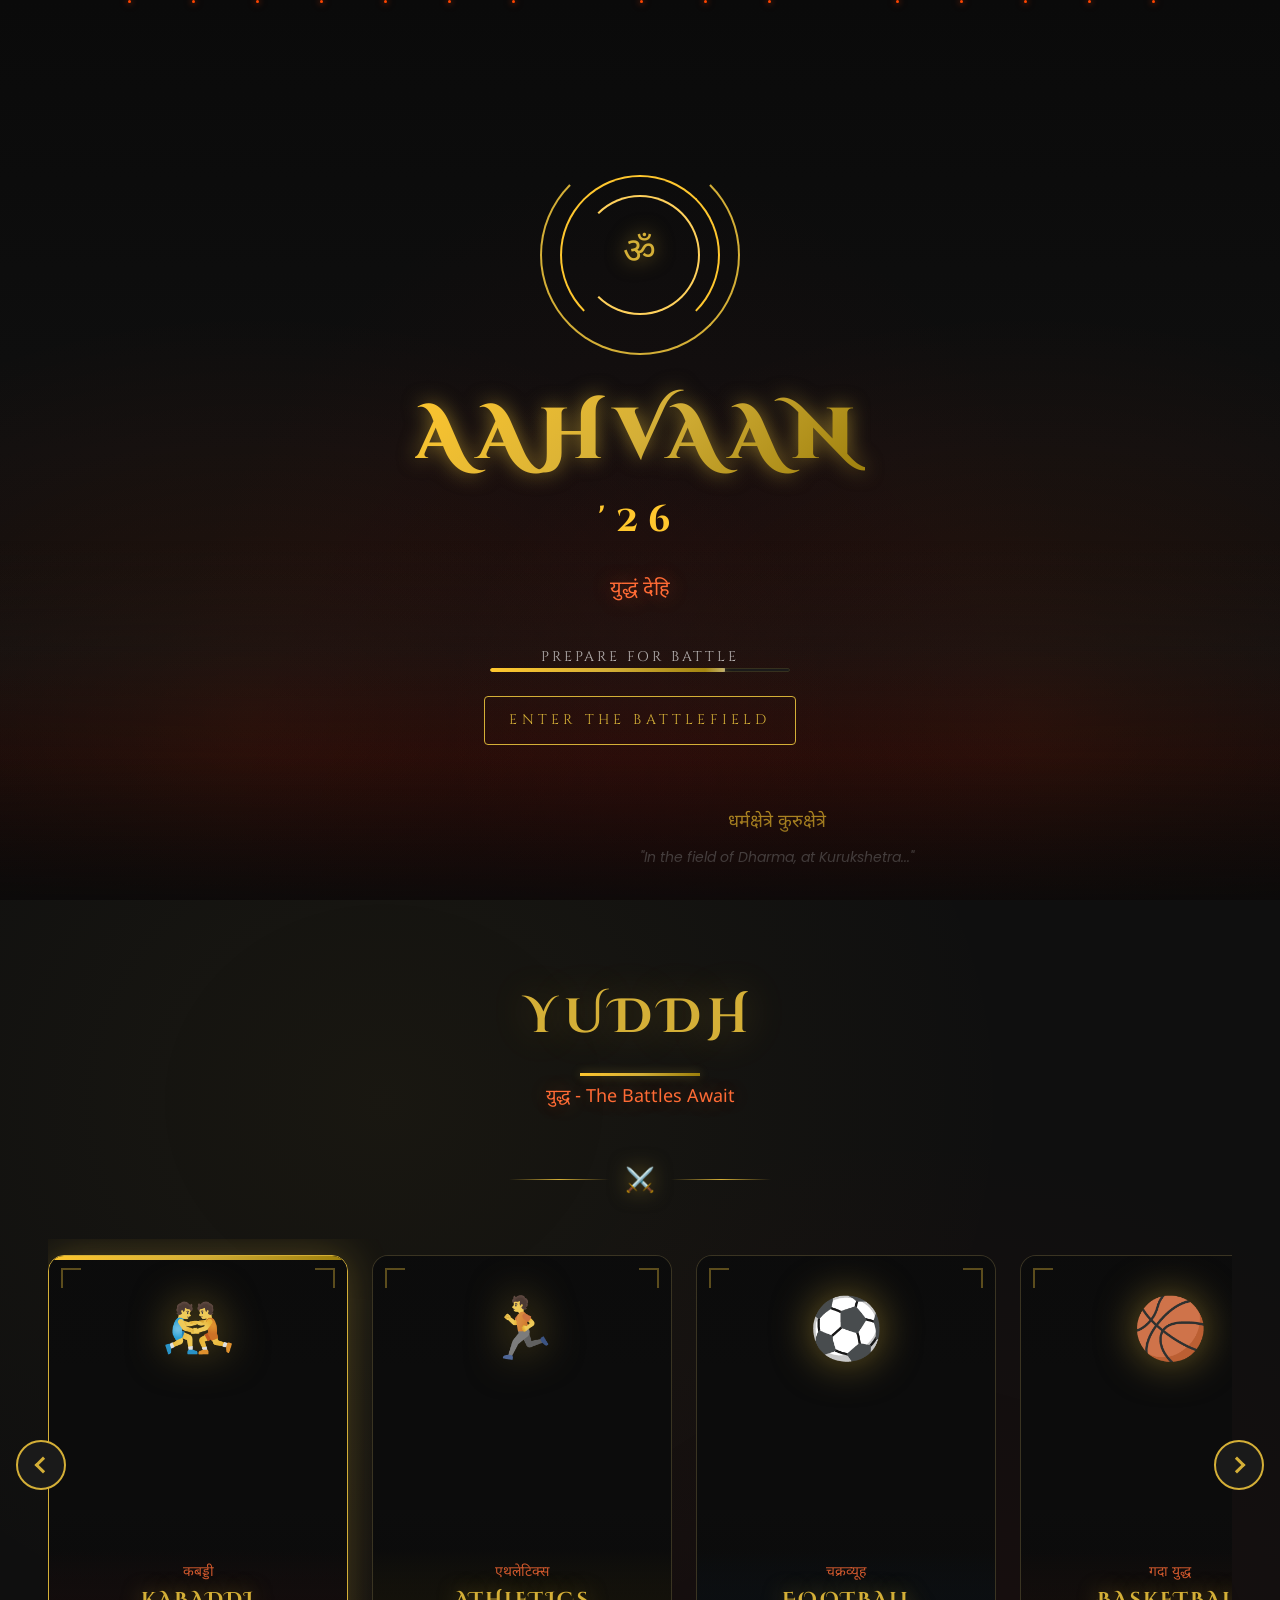
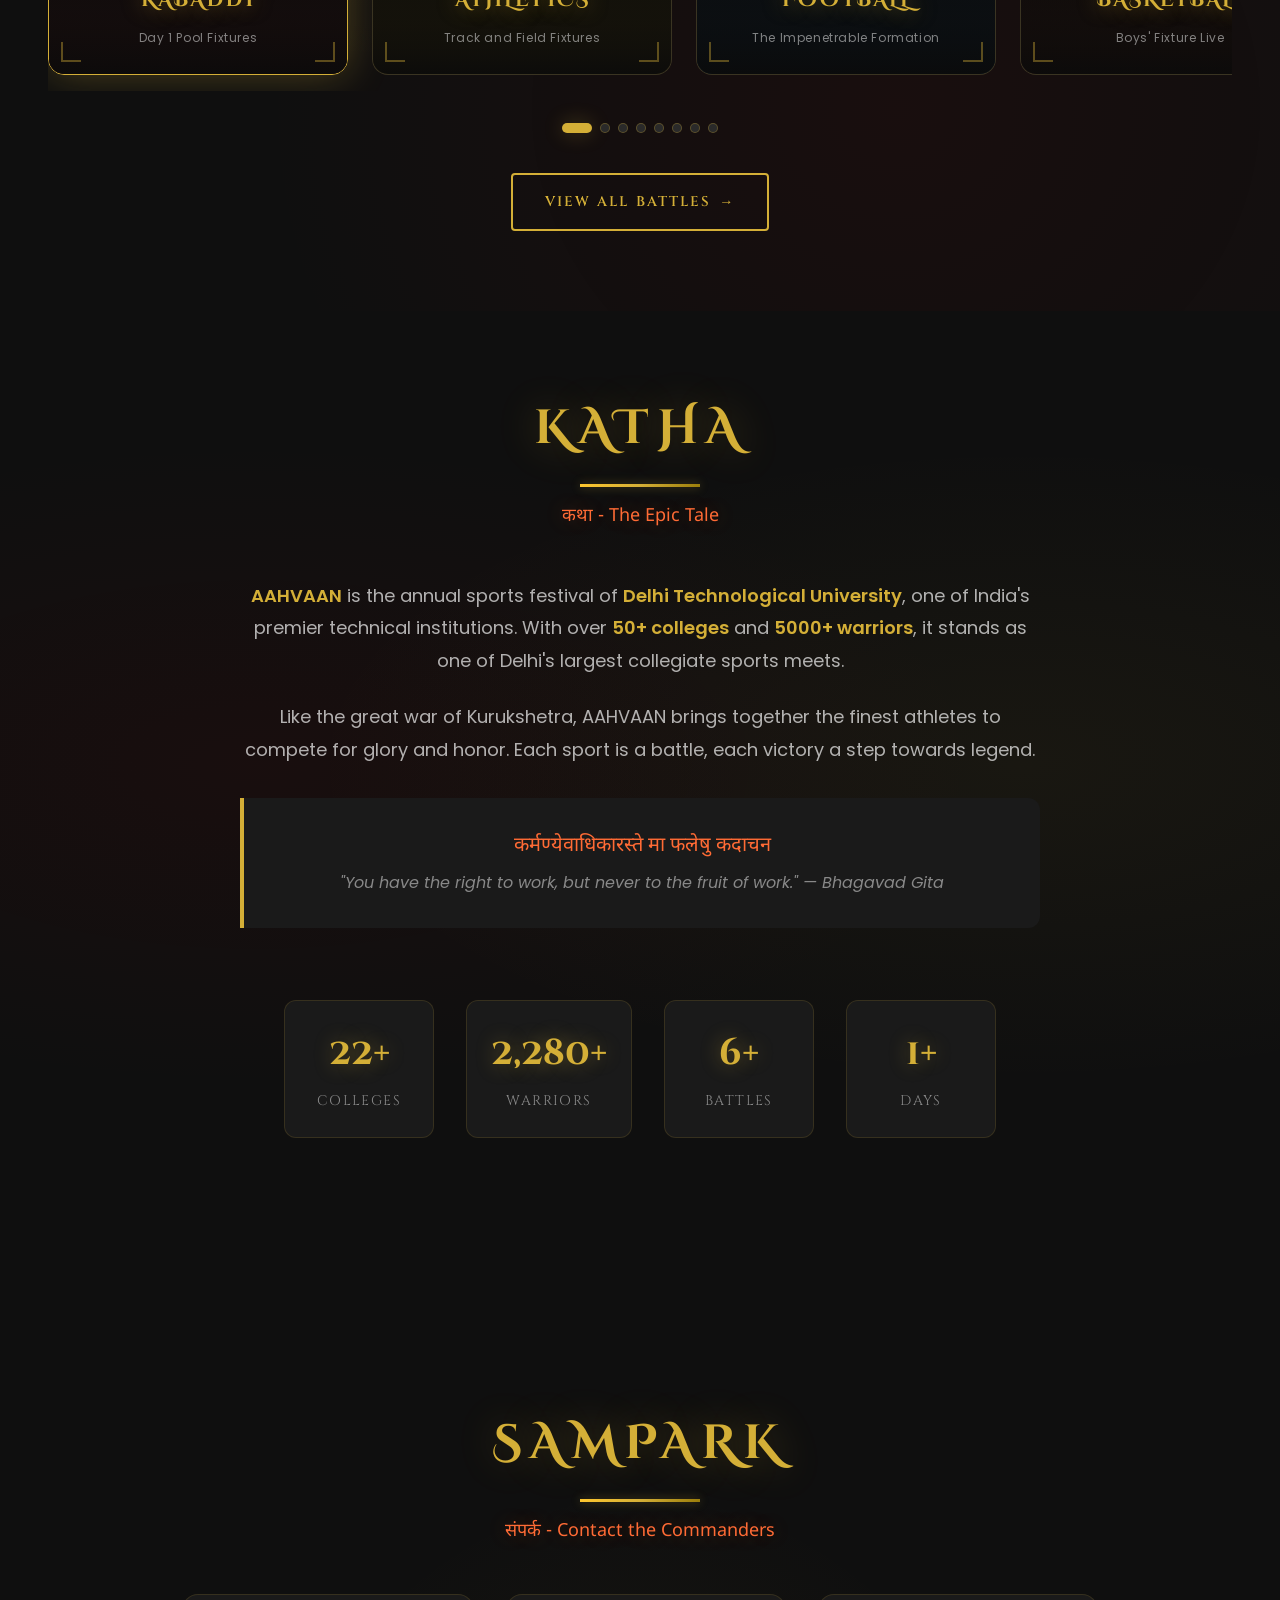
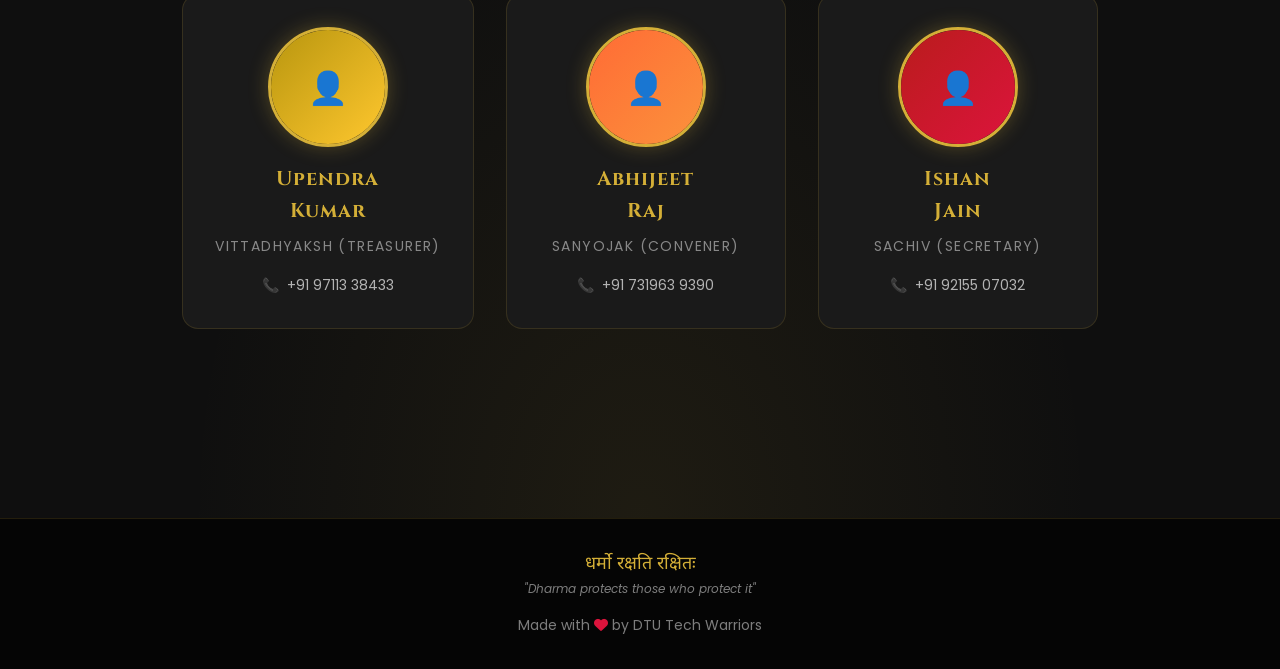
==== commit cbcc3e09: "fixtures update" ====
--- a/index.html
+++ b/index.html
@@ -182,10 +182,16 @@
                     <div class="hero-tagline-english">Excellence in Sports & Battle</div>
                 </div>
                 <div class="hero-announcement" role="status" aria-live="polite">
-                    <div class="hero-announcement-kicker">War Bulletin</div>
-                    <div class="hero-announcement-headline">Fixtures Updating Soon</div>
+                    <div class="hero-announcement-kicker">Fixture Bulletin</div>
+                    <div class="hero-announcement-headline"
+                        aria-label="All fixtures are updated for every game. Captains are requested to review their game's fixtures.">
+                        <div class="hero-announcement-marquee" aria-hidden="true">
+                            <span>All fixtures are updated for every game • Captains are requested to review their game's fixtures •</span>
+                            <span>All fixtures are updated for every game • Captains are requested to review their game's fixtures •</span>
+                        </div>
+                    </div>
                     <p class="hero-announcement-text">
-                        Fixtures for all sports will be updated soon. Please check back soon.
+                        All captains are requested to review the latest fixtures for their game on the home page.
                     </p>
                 </div>
             </div>
@@ -241,8 +247,25 @@
                 <div id="evt-arrow-right" class="evt-arrow-right"></div>
 
                 <div id="events-cont" class="events-cont">
+                    <!-- Kabaddi -->
+                    <a href="events/kabaddi.html" class="evt evt-active evt-kabaddi" data-event="kabaddi">
+                        <div class="evt-border"></div>
+                        <div class="evt-corner evt-corner-tl"></div>
+                        <div class="evt-corner evt-corner-tr"></div>
+                        <div class="evt-corner evt-corner-bl"></div>
+                        <div class="evt-corner evt-corner-br"></div>
+                        <div class="evt-logo">🤼</div>
+                        <div class="evt-content">
+                            <div class="evt-label-cont">
+                                <span class="evt-sanskrit">कबड्डी</span>
+                                <span class="evt-label">KABADDI</span>
+                                <span class="evt-subtitle">Day 1 Pool Fixtures</span>
+                            </div>
+                        </div>
+                    </a>
+
                     <!-- Athletics -->
-                    <a href="events/athletics.html" class="evt evt-active evt-athletics" data-event="athletics">
+                    <a href="events/athletics.html" class="evt evt-athletics" data-event="athletics">
                         <div class="evt-border"></div>
                         <div class="evt-corner evt-corner-tl"></div>
                         <div class="evt-corner evt-corner-tr"></div>
@@ -287,7 +310,7 @@
                             <div class="evt-label-cont">
                                 <span class="evt-sanskrit">गदा युद्ध</span>
                                 <span class="evt-label">BASKETBALL</span>
-                                <span class="evt-subtitle">The Mace Battle</span>
+                                <span class="evt-subtitle">Boys' Fixture Live</span>
                             </div>
                         </div>
                     </a>
@@ -338,7 +361,7 @@
                             <div class="evt-label-cont">
                                 <span class="evt-sanskrit">शक्ति अस्त्र</span>
                                 <span class="evt-label">BADMINTON</span>
-                                <span class="evt-subtitle">Projectile Weapons</span>
+                                <span class="evt-subtitle">Men's &amp; Women's Fixtures</span>
                             </div>
                         </div>
                     </a>
--- a/css/hero.css
+++ b/css/hero.css
@@ -335,39 +335,60 @@
 }
 
 .hero-announcement-headline {
-  font-family: var(--font-display);
-  font-size: clamp(var(--font-size-xl), 3.2vw, var(--font-size-3xl));
-  color: var(--gold-500);
-  letter-spacing: 0.12em;
+  position: relative;
+  margin-top: var(--space-3);
+  overflow: hidden;
+  border-top: 1px solid rgba(212, 175, 55, 0.28);
+  border-bottom: 1px solid rgba(255, 107, 53, 0.24);
+  border-radius: var(--radius-md);
+  background:
+    linear-gradient(90deg,
+      rgba(212, 175, 55, 0.08) 0%,
+      rgba(255, 107, 53, 0.16) 50%,
+      rgba(212, 175, 55, 0.08) 100%);
+  box-shadow:
+    inset 0 1px 0 rgba(255, 255, 255, 0.04),
+    inset 0 -1px 0 rgba(255, 107, 53, 0.08);
+  -webkit-mask-image: linear-gradient(90deg, transparent 0%, #000 8%, #000 92%, transparent 100%);
+  mask-image: linear-gradient(90deg, transparent 0%, #000 8%, #000 92%, transparent 100%);
+}
+
+.hero-announcement-marquee {
+  display: flex;
+  width: max-content;
+  white-space: nowrap;
+  animation: heroTicker 22s linear infinite;
+}
+
+.hero-announcement-marquee span {
+  flex: 0 0 auto;
+  padding: var(--space-3) var(--space-8);
+  font-family: var(--font-heading);
+  font-size: clamp(var(--font-size-sm), 2.1vw, var(--font-size-lg));
+  font-weight: var(--font-weight-semibold);
+  color: var(--gold-300);
+  letter-spacing: 0.18em;
   text-transform: uppercase;
-  animation: fixtureBeacon 1.6s ease-in-out infinite;
+  text-shadow:
+    0 0 12px rgba(212, 175, 55, 0.32),
+    0 0 24px rgba(255, 107, 53, 0.12);
 }
 
 .hero-announcement-text {
-  margin-top: var(--space-3);
+  margin-top: var(--space-4);
   font-family: var(--font-body);
   font-size: var(--font-size-base);
   line-height: 1.7;
   color: var(--color-text-secondary);
 }
 
-@keyframes fixtureBeacon {
-
-  0%,
-  100% {
-    opacity: 1;
-    color: var(--gold-500);
-    text-shadow:
-      0 0 14px rgba(212, 175, 55, 0.4),
-      0 0 26px rgba(255, 107, 53, 0.14);
-  }
-
-  50% {
-    opacity: 0.55;
-    color: var(--fire-400);
-    text-shadow:
-      0 0 20px rgba(255, 107, 53, 0.5),
-      0 0 32px rgba(255, 107, 53, 0.22);
+@keyframes heroTicker {
+  from {
+    transform: translateX(0);
+  }
+
+  to {
+    transform: translateX(-50%);
   }
 }
 
@@ -865,10 +886,34 @@
   }
 
   .hero-announcement-headline {
-    letter-spacing: 0.08em;
+    -webkit-mask-image: none;
+    mask-image: none;
+  }
+
+  .hero-announcement-marquee span {
+    padding-inline: var(--space-5);
+    font-size: var(--font-size-sm);
+    letter-spacing: 0.12em;
   }
 
   .hero-announcement-text {
     font-size: var(--font-size-sm);
   }
 }
+
+@media (prefers-reduced-motion: reduce) {
+  .hero-announcement-marquee {
+    width: 100%;
+    animation: none;
+    white-space: normal;
+  }
+
+  .hero-announcement-marquee span {
+    padding-inline: 0;
+    white-space: normal;
+  }
+
+  .hero-announcement-marquee span:last-child {
+    display: none;
+  }
+}
--- a/css/events-mahabharata.css
+++ b/css/events-mahabharata.css
@@ -526,6 +526,23 @@
             rgba(10, 10, 10, 0.95) 100%),
         linear-gradient(0deg,
             rgba(255, 193, 7, 0.18) 0%,
+            transparent 30%);
+}
+
+/* Kabaddi */
+.evt-kabaddi {
+    --card-accent: #E53935;
+}
+
+.evt-kabaddi::after {
+    background:
+        linear-gradient(180deg,
+            rgba(10, 10, 10, 0.3) 0%,
+            transparent 30%,
+            transparent 60%,
+            rgba(10, 10, 10, 0.95) 100%),
+        linear-gradient(0deg,
+            rgba(229, 57, 53, 0.18) 0%,
             transparent 30%);
 }
 
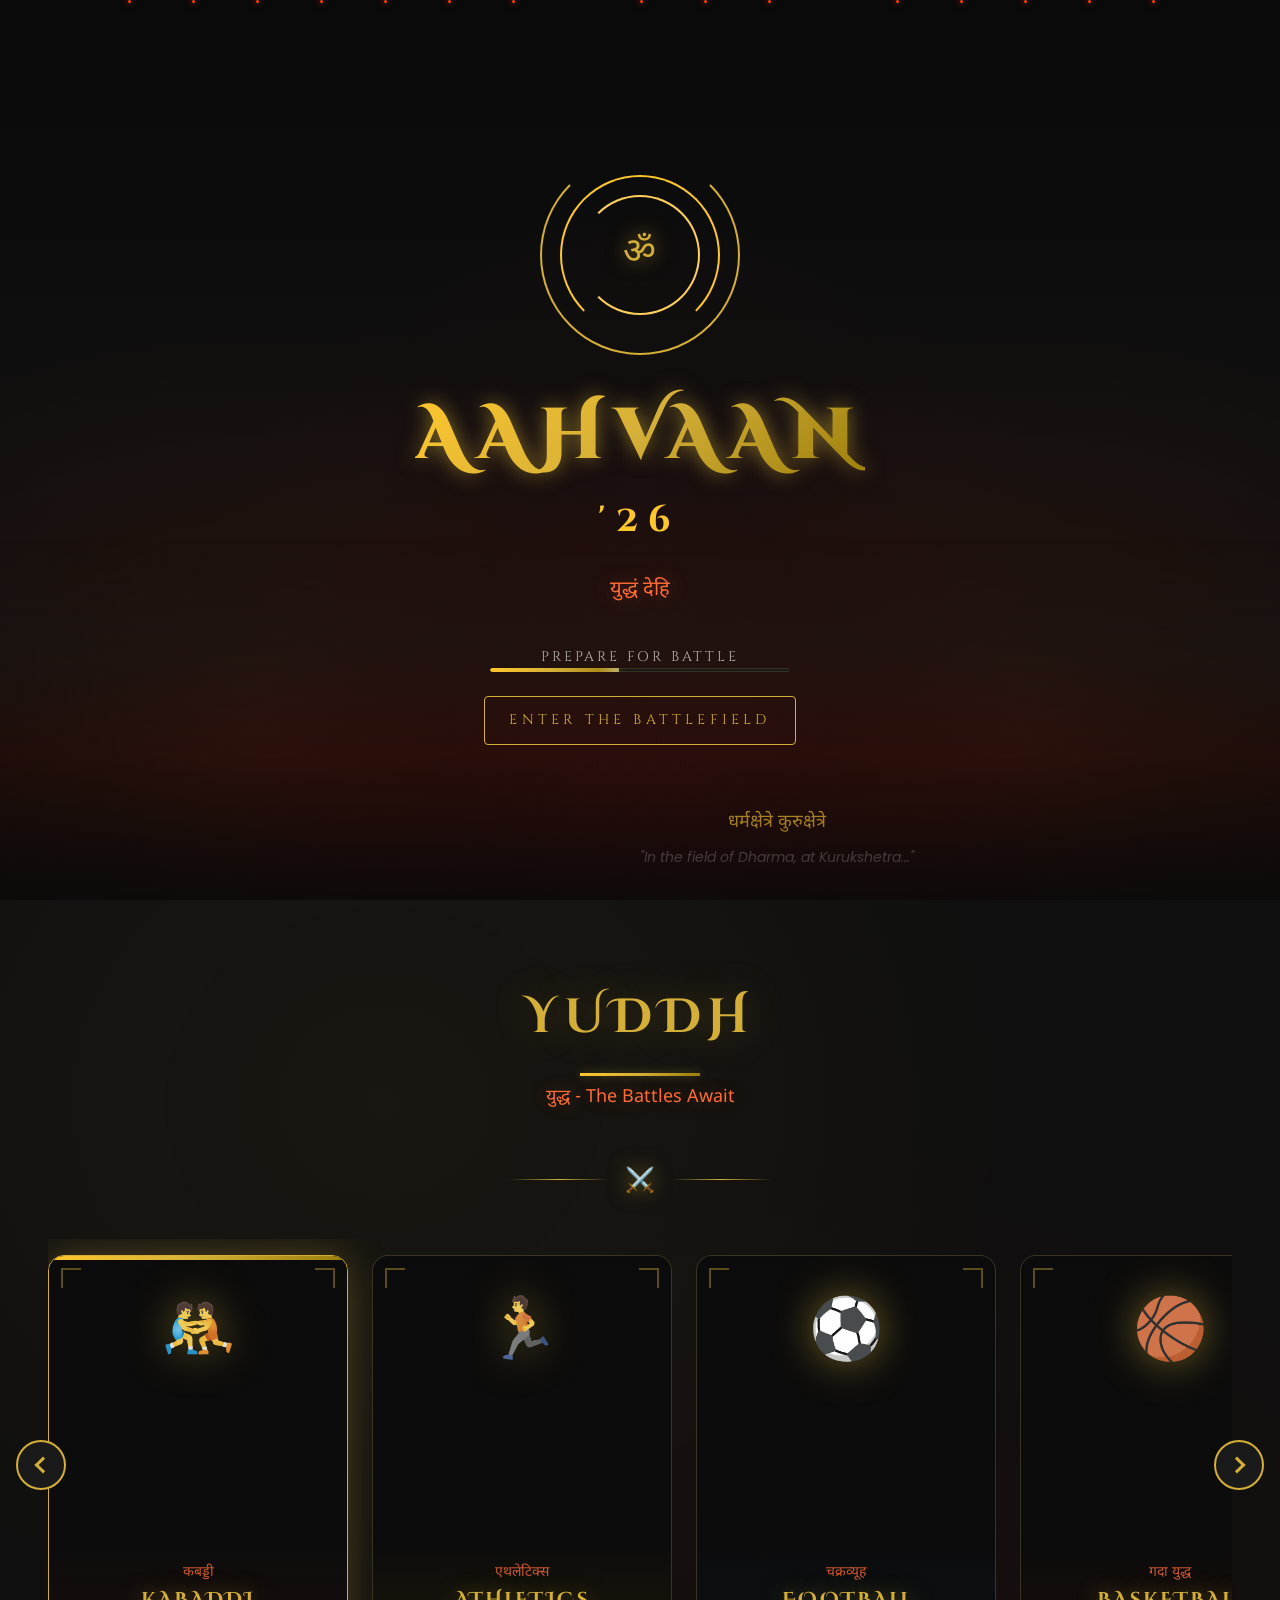
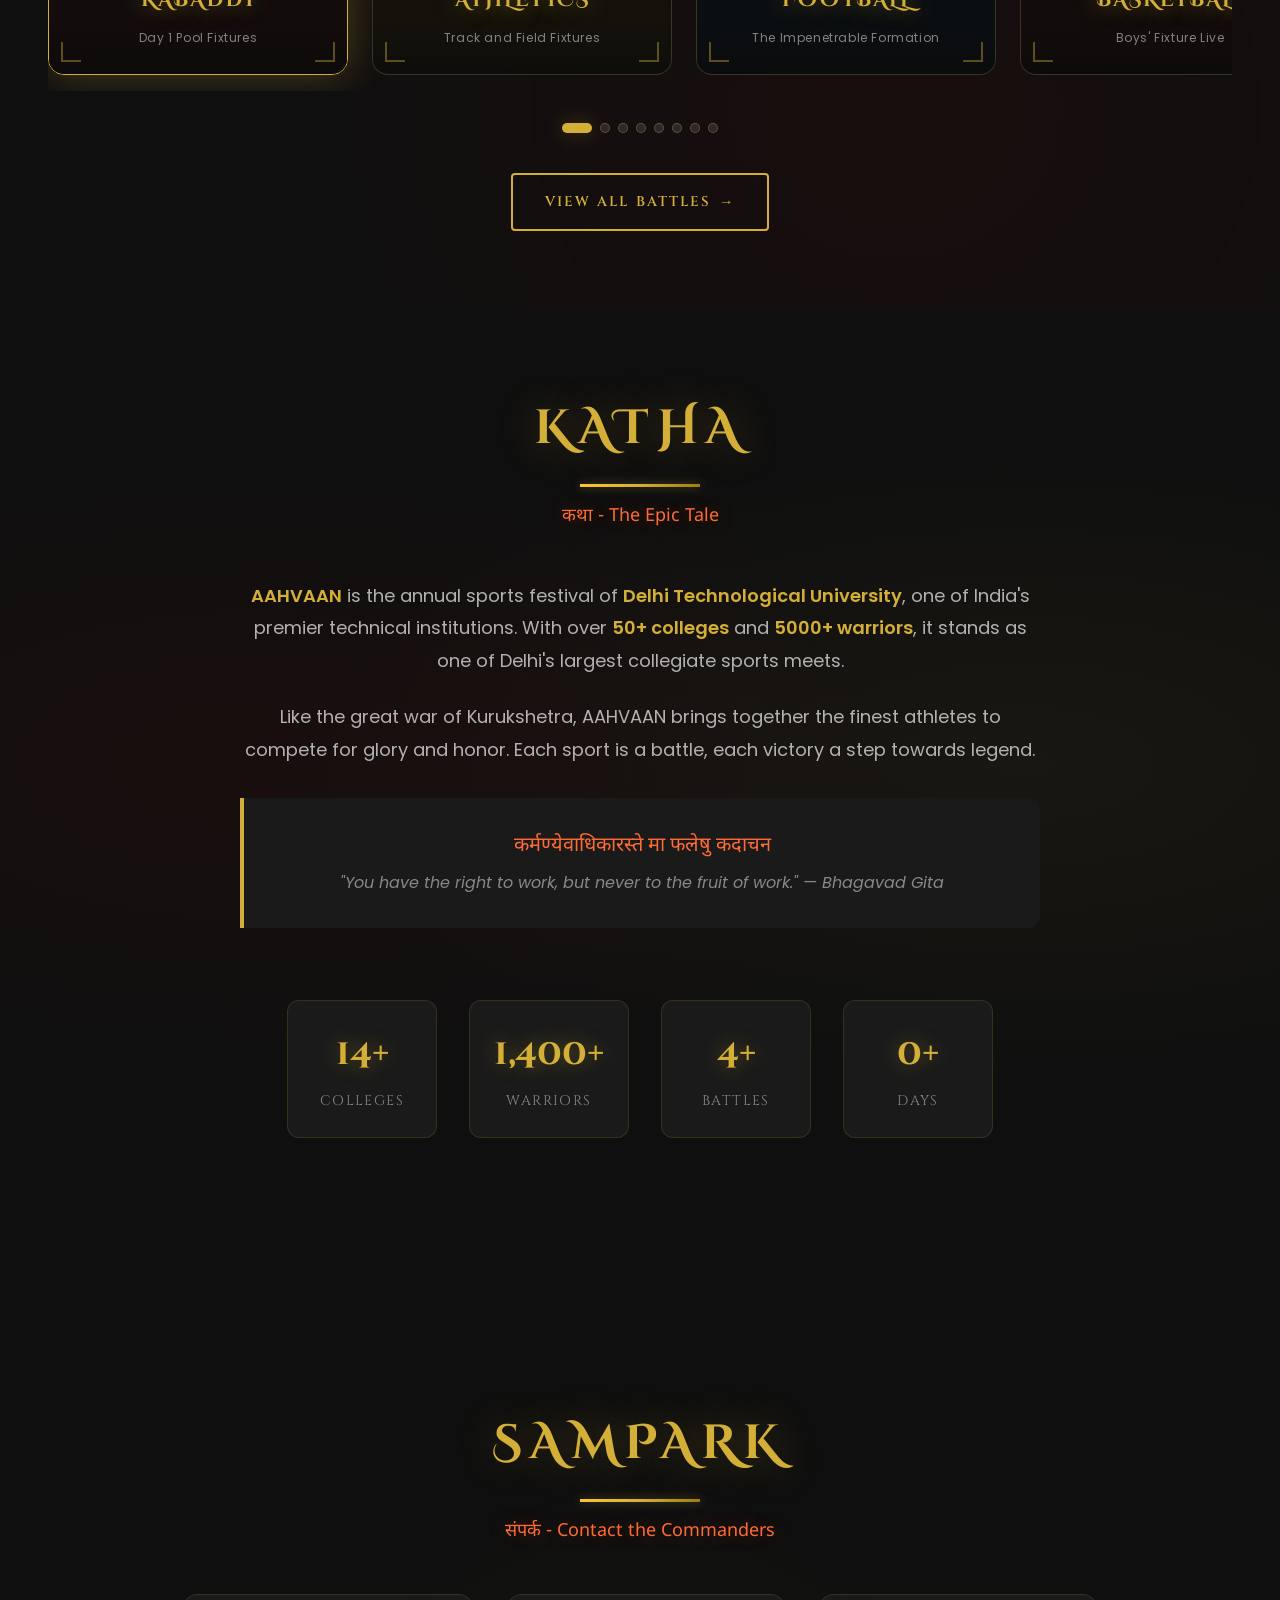
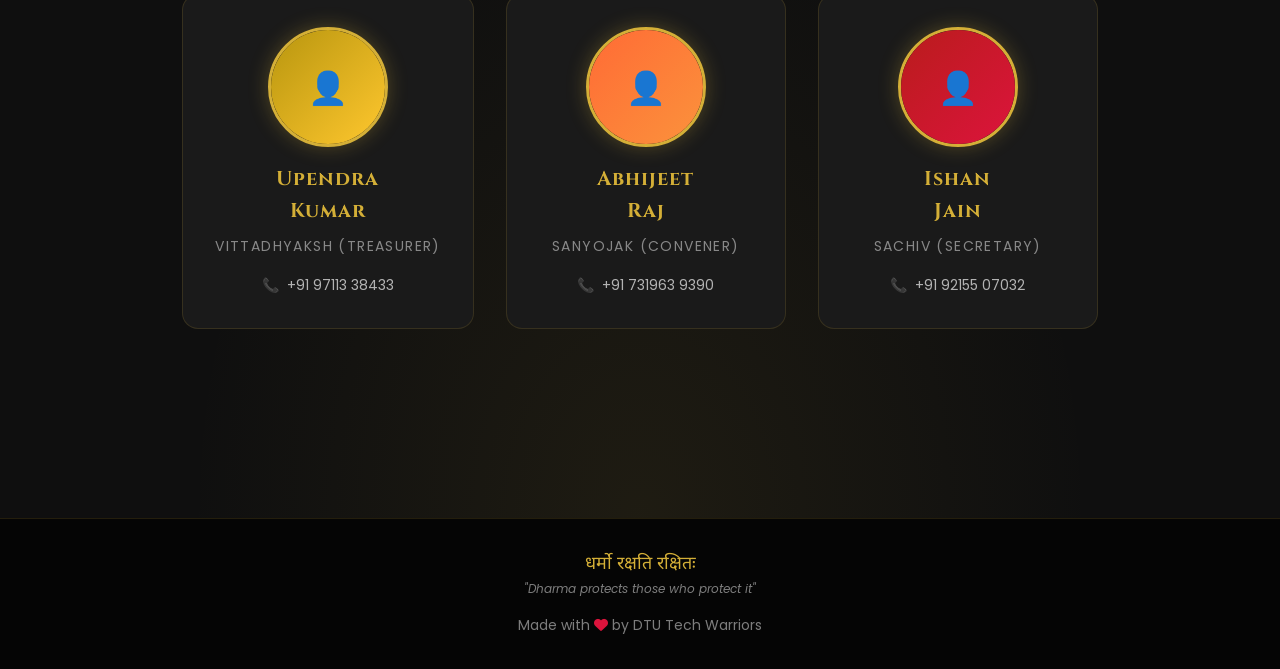
==== commit 9a127612: "fixtures" ====
--- a/index.html
+++ b/index.html
@@ -327,7 +327,7 @@
                             <div class="evt-label-cont">
                                 <span class="evt-sanskrit">गाण्डीव प्रहार</span>
                                 <span class="evt-label">CRICKET</span>
-                                <span class="evt-subtitle">Arjuna's Divine Bow</span>
+                                <span class="evt-subtitle">Women's Fixture Live</span>
                             </div>
                         </div>
                     </a>
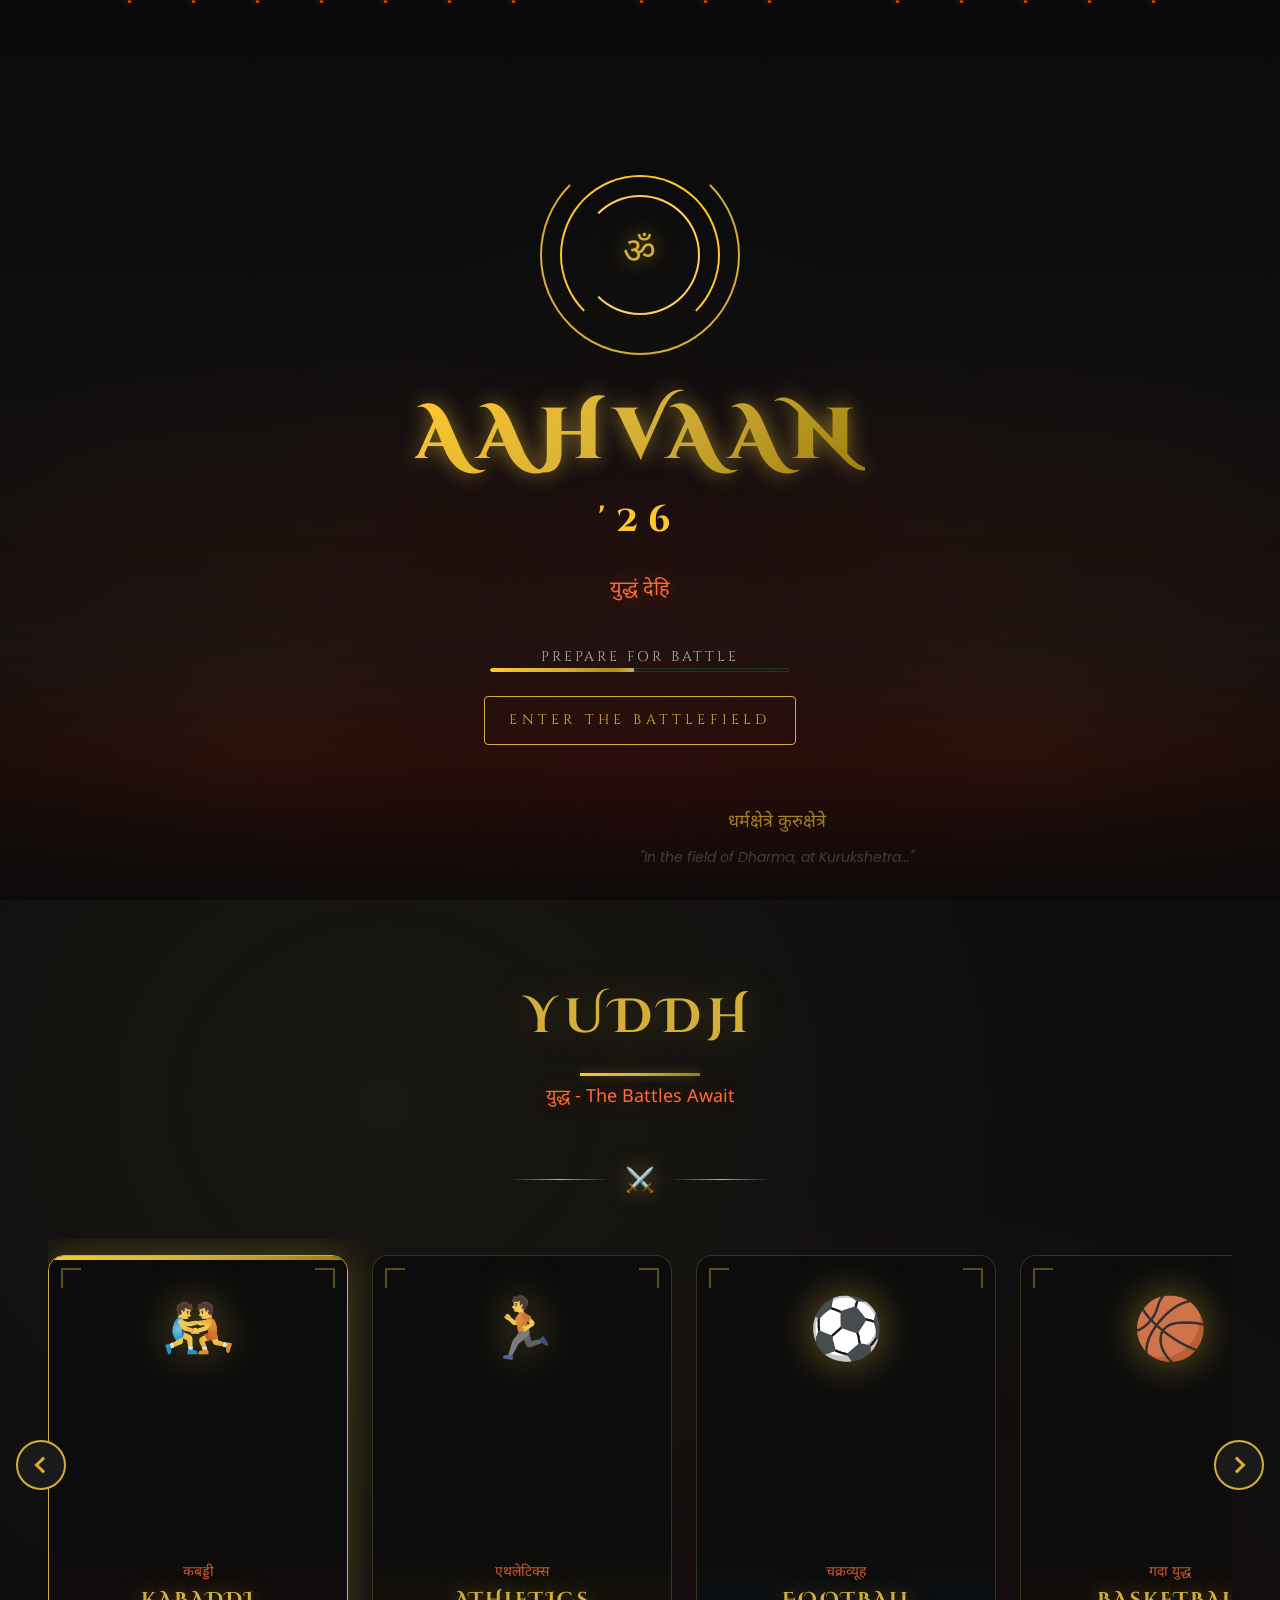
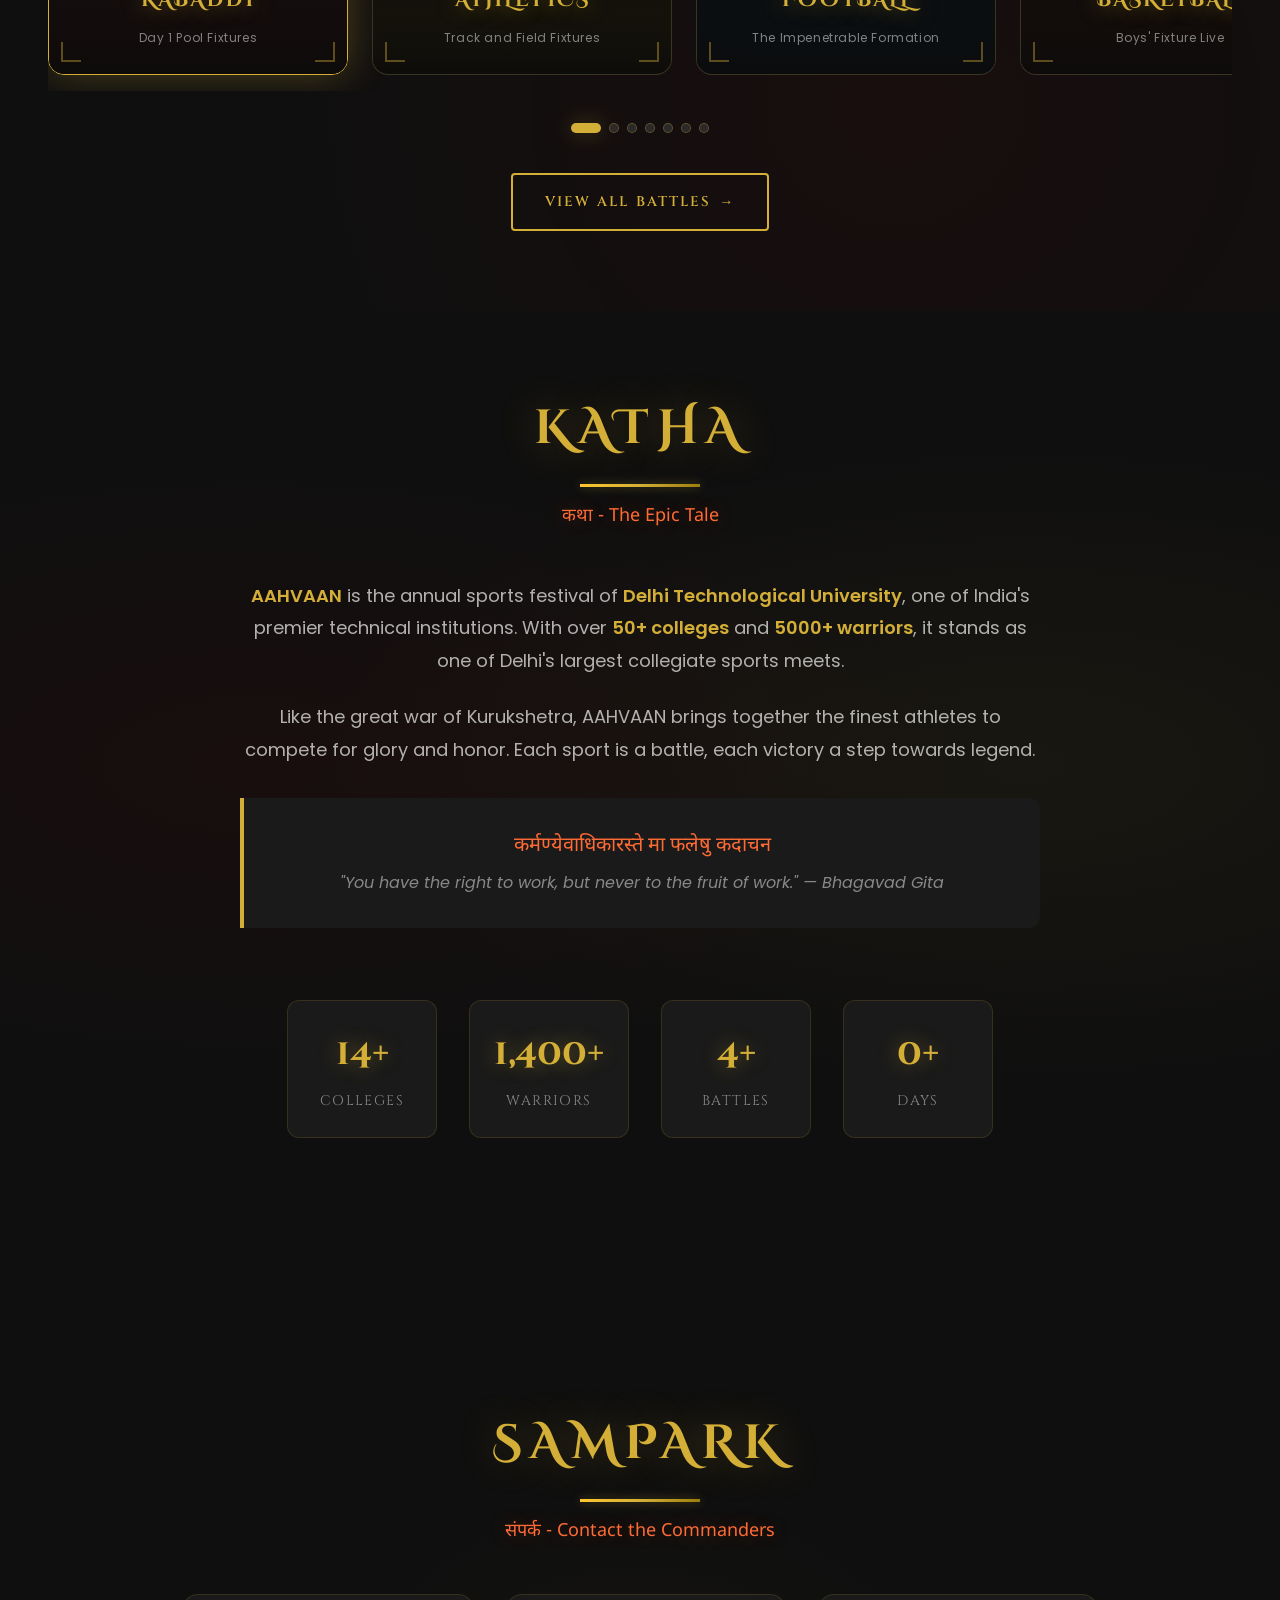
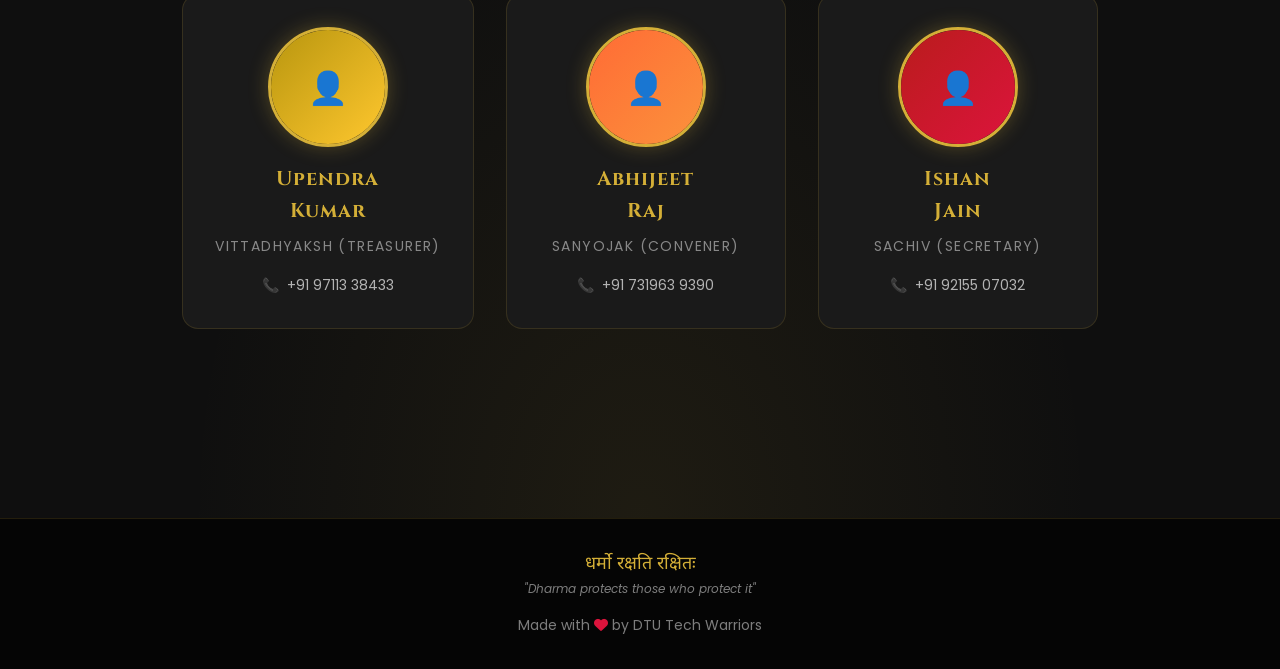
==== commit b8377aa2: "fixtures" ====
--- a/index.html
+++ b/index.html
@@ -366,22 +366,6 @@
                         </div>
                     </a>
 
-                    <!-- Varuna - Swimming -->
-                    <a href="events/swimming.html" class="evt evt-varuna" data-event="swimming">
-                        <div class="evt-border"></div>
-                        <div class="evt-corner evt-corner-tl"></div>
-                        <div class="evt-corner evt-corner-tr"></div>
-                        <div class="evt-corner evt-corner-bl"></div>
-                        <div class="evt-corner evt-corner-br"></div>
-                        <div class="evt-logo">🏊</div>
-                        <div class="evt-content">
-                            <div class="evt-label-cont">
-                                <span class="evt-sanskrit">वरुण क्षेत्र</span>
-                                <span class="evt-label">SWIMMING</span>
-                                <span class="evt-subtitle">Domain of Varuna</span>
-                            </div>
-                        </div>
-                    </a>
                 </div>
             </div>
 
--- a/css/events-mahabharata.css
+++ b/css/events-mahabharata.css
@@ -492,23 +492,6 @@
             rgba(10, 10, 10, 0.95) 100%),
         linear-gradient(0deg,
             rgba(0, 188, 212, 0.15) 0%,
-            transparent 30%);
-}
-
-/* Varuna - Swimming */
-.evt-varuna {
-    --card-accent: #2196F3;
-}
-
-.evt-varuna::after {
-    background:
-        linear-gradient(180deg,
-            rgba(10, 10, 10, 0.3) 0%,
-            transparent 30%,
-            transparent 60%,
-            rgba(10, 10, 10, 0.95) 100%),
-        linear-gradient(0deg,
-            rgba(33, 150, 243, 0.2) 0%,
             transparent 30%);
 }
 
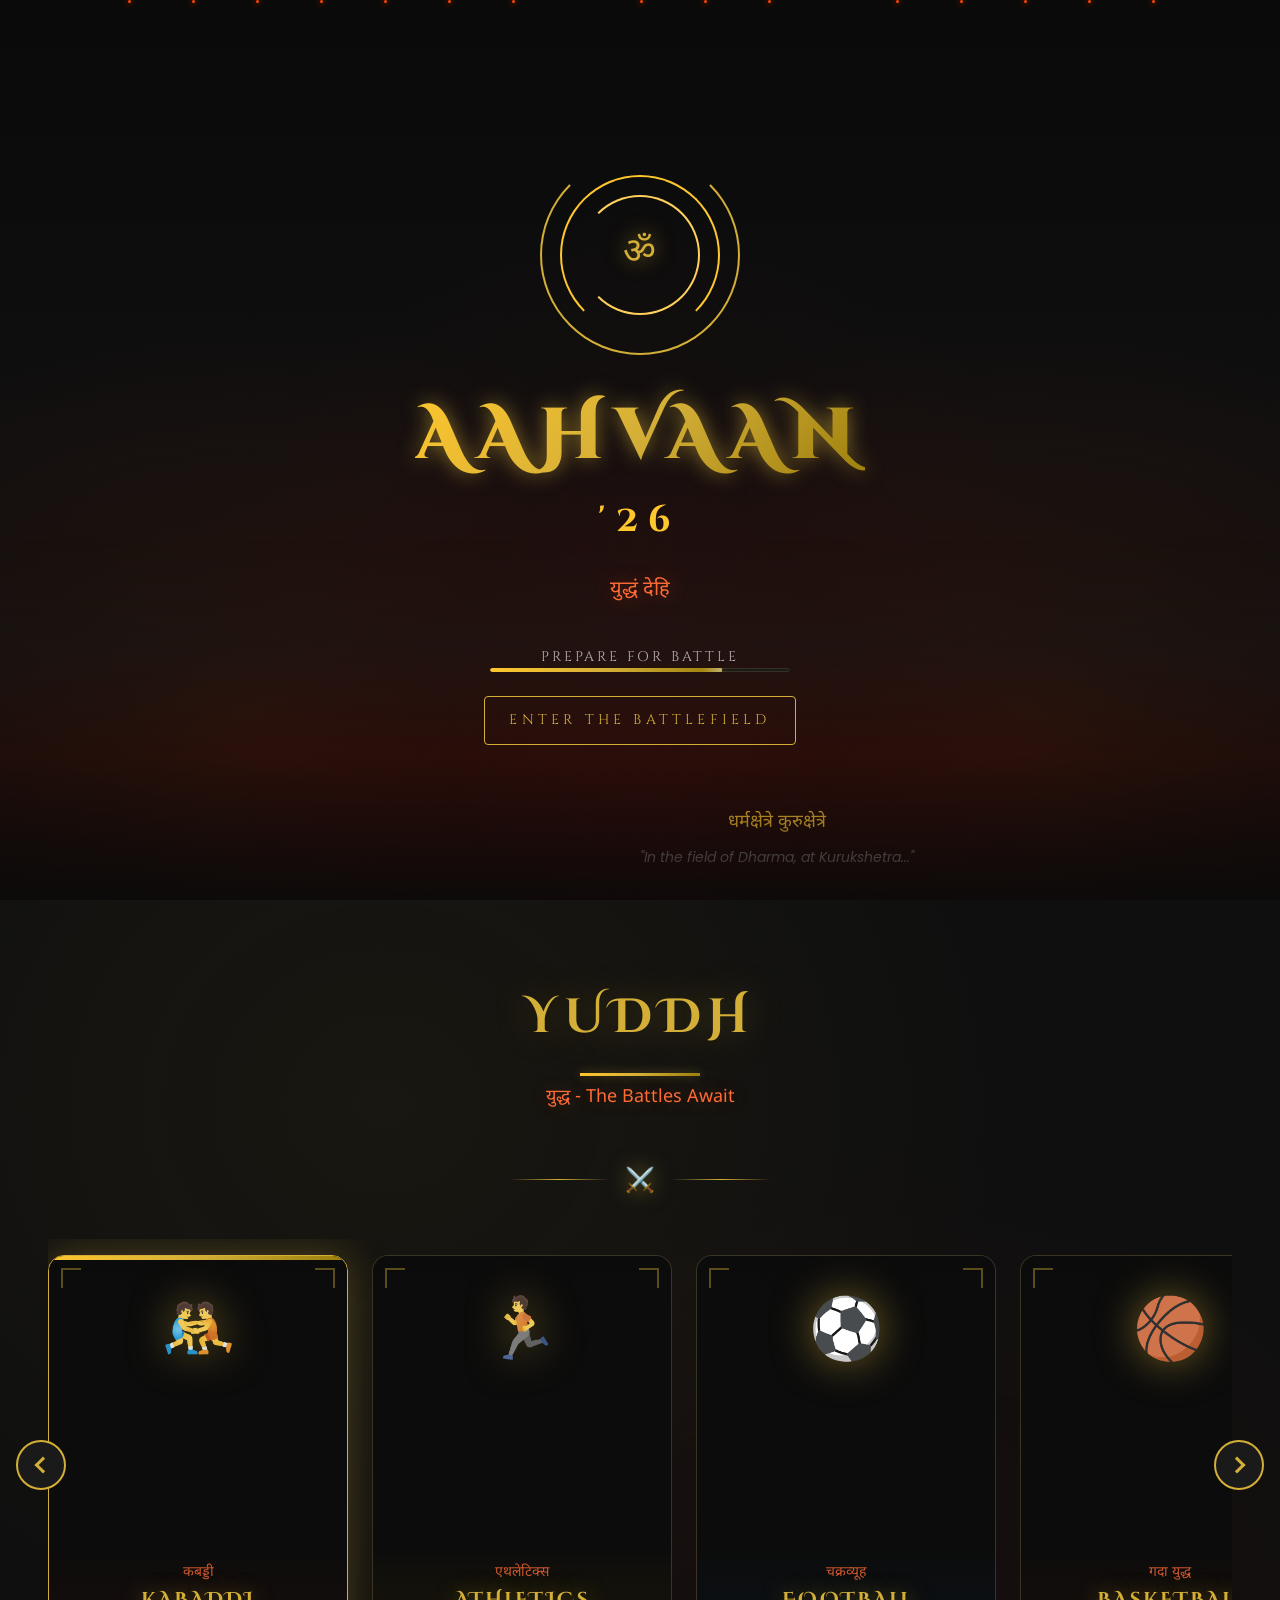
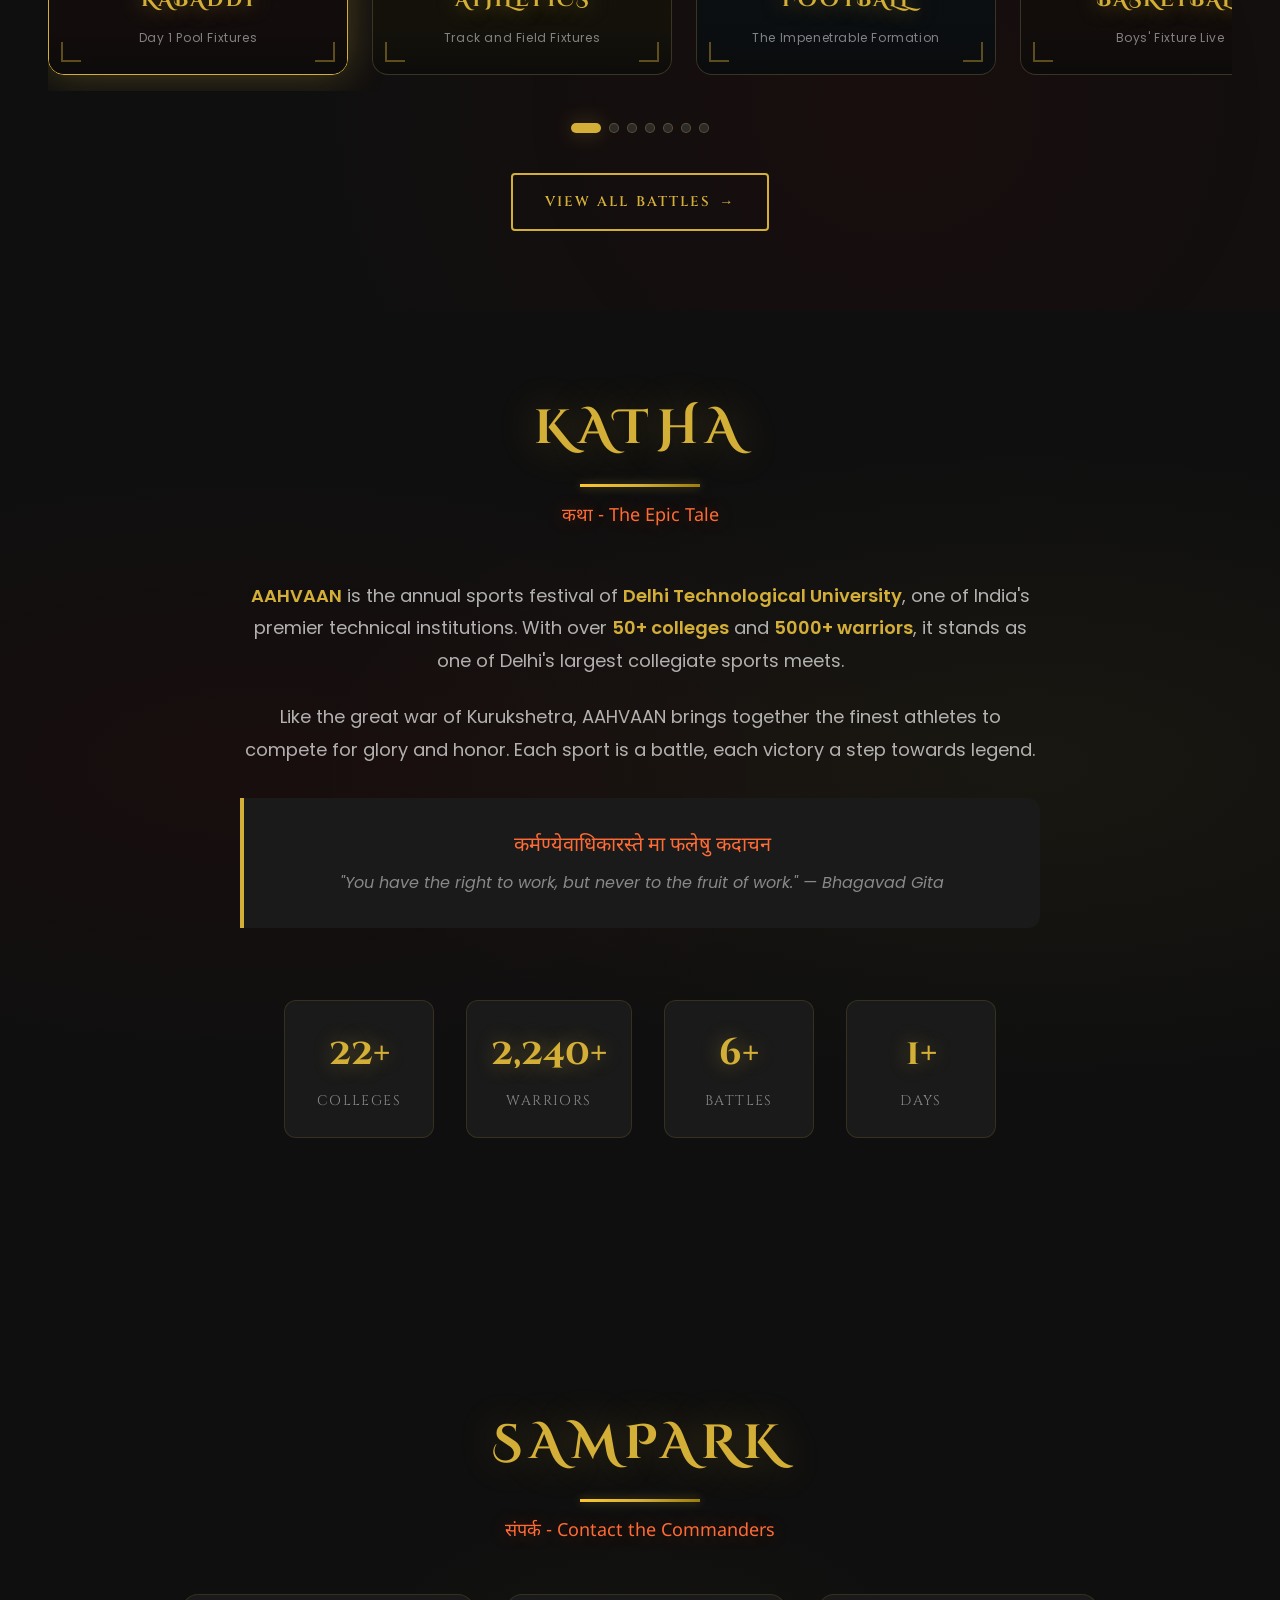
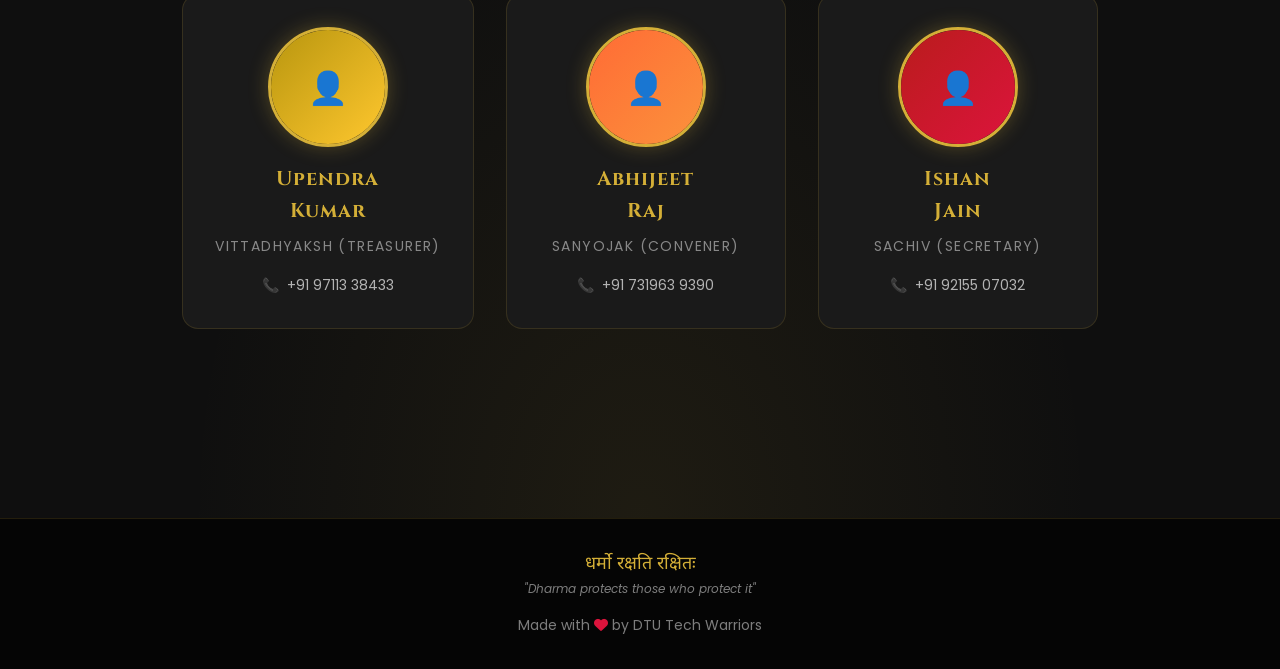
==== commit 9ed49095: "fixtures" ====
--- a/index.html
+++ b/index.html
@@ -327,7 +327,7 @@
                             <div class="evt-label-cont">
                                 <span class="evt-sanskrit">गाण्डीव प्रहार</span>
                                 <span class="evt-label">CRICKET</span>
-                                <span class="evt-subtitle">Women's Fixture Live</span>
+                                <span class="evt-subtitle">Men's Fixtures Live</span>
                             </div>
                         </div>
                     </a>
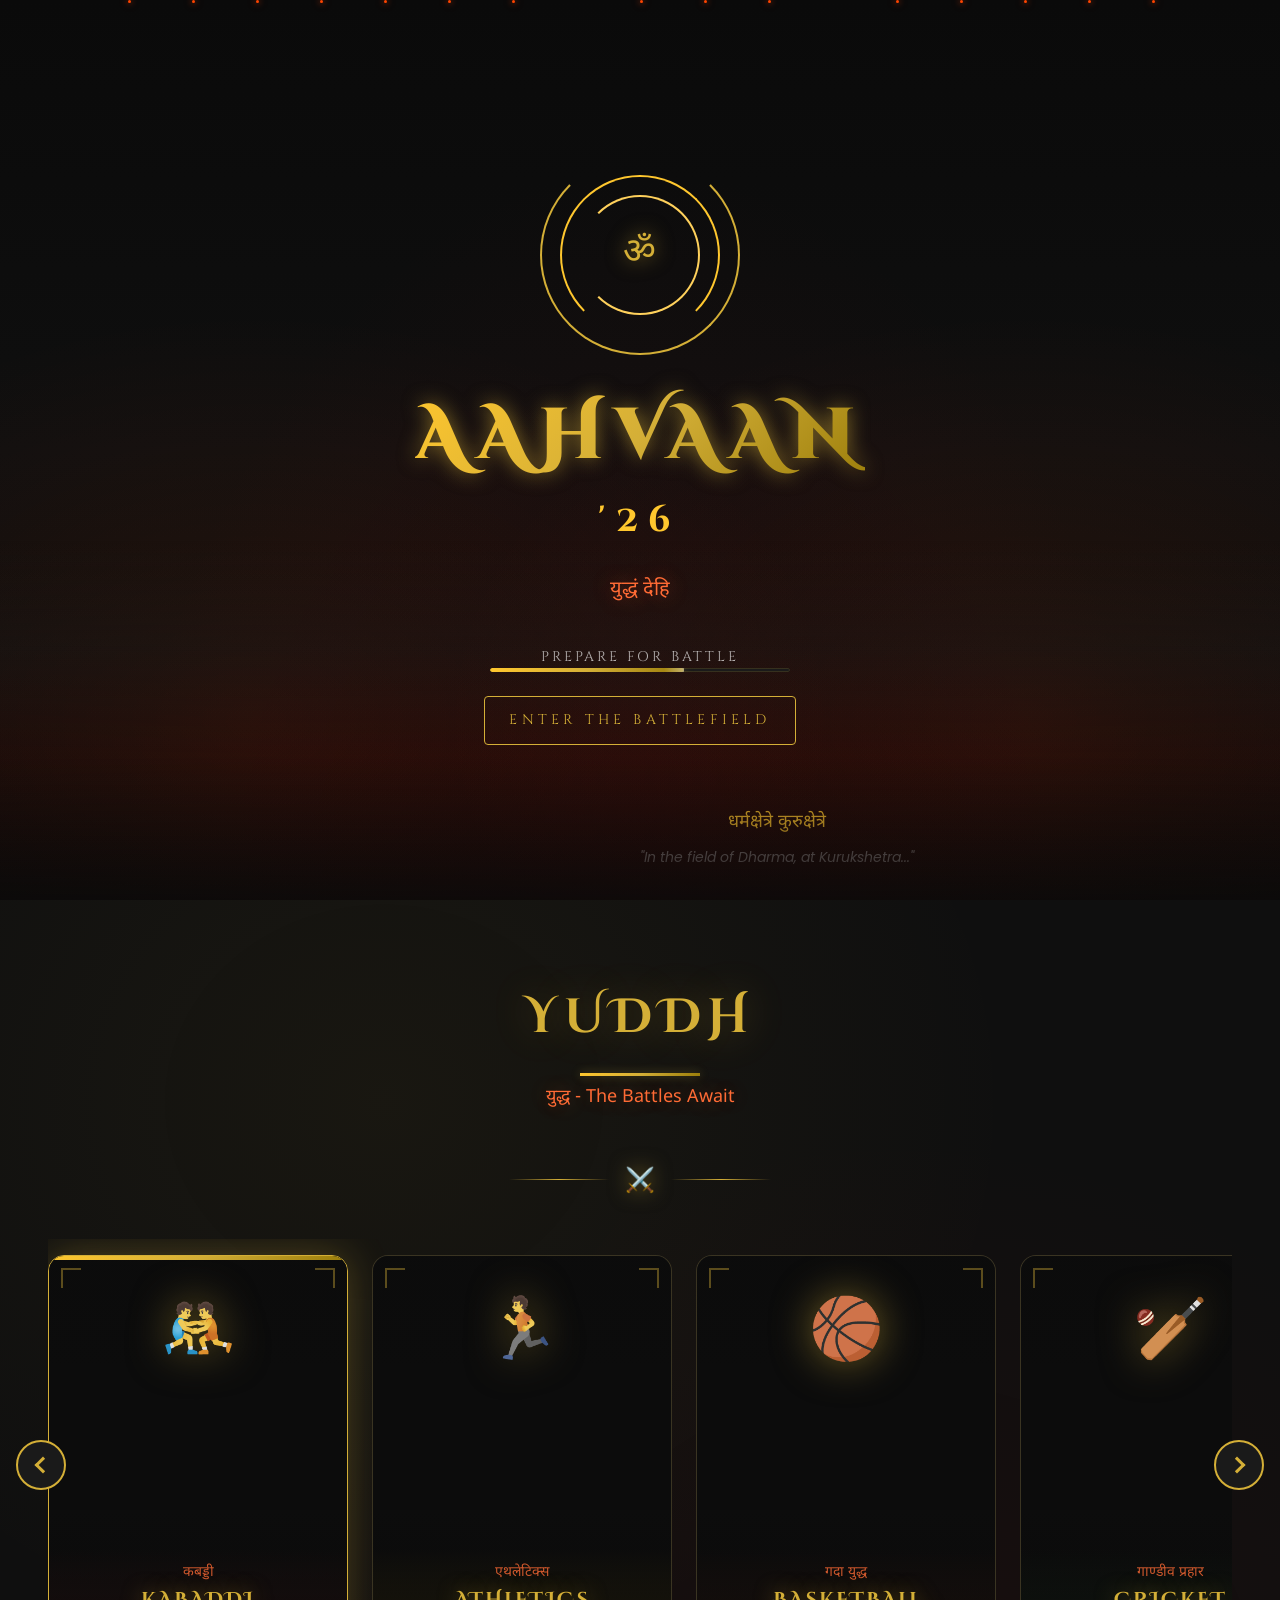
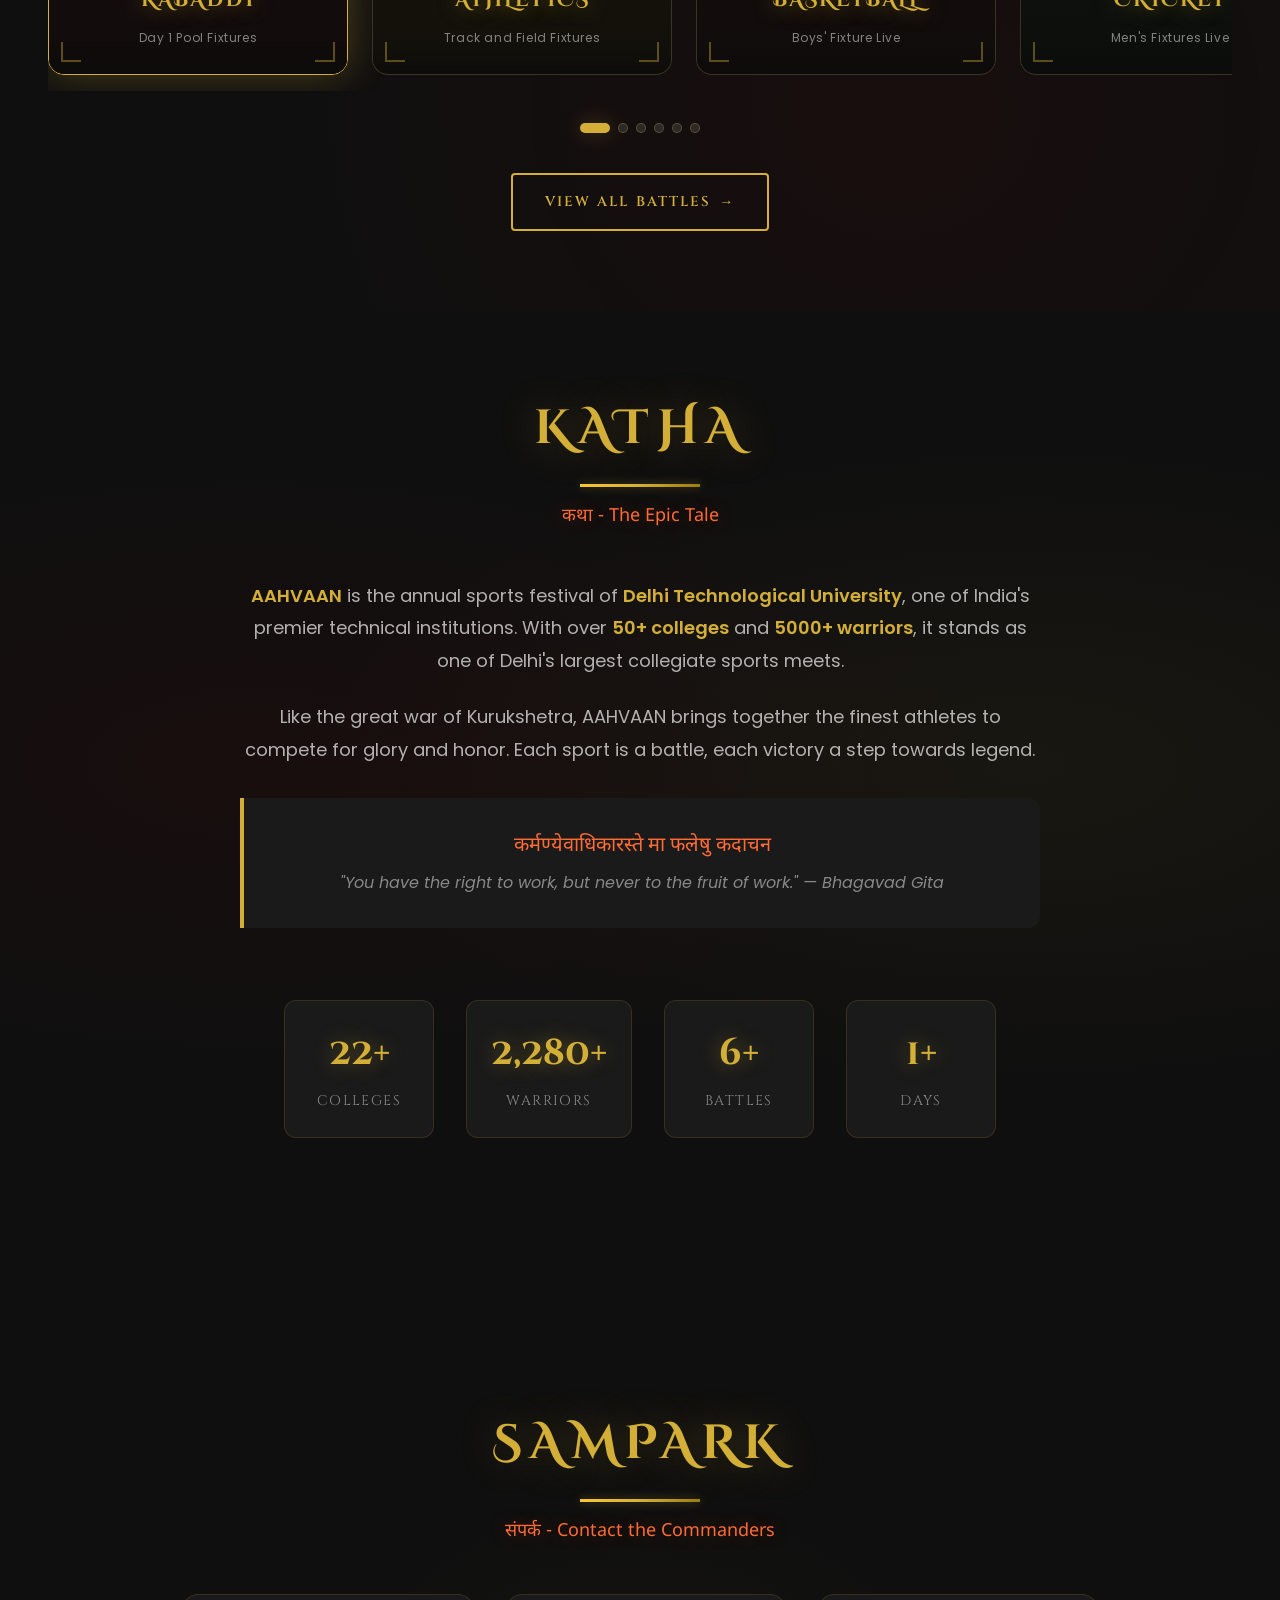
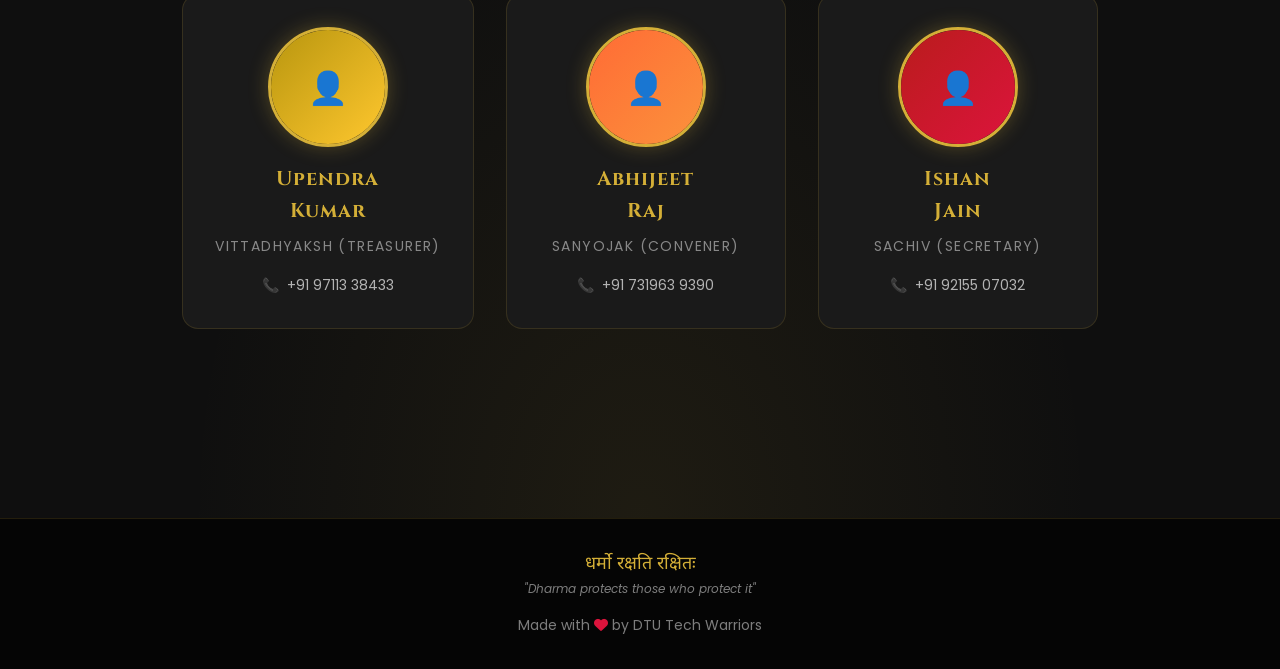
==== commit 14a468f8: "fixtures" ====
--- a/index.html
+++ b/index.html
@@ -186,8 +186,10 @@
                     <div class="hero-announcement-headline"
                         aria-label="All fixtures are updated for every game. Captains are requested to review their game's fixtures.">
                         <div class="hero-announcement-marquee" aria-hidden="true">
-                            <span>All fixtures are updated for every game • Captains are requested to review their game's fixtures •</span>
-                            <span>All fixtures are updated for every game • Captains are requested to review their game's fixtures •</span>
+                            <span>All fixtures are updated for every game • Captains are requested to review their
+                                game's fixtures •</span>
+                            <span>All fixtures are updated for every game • Captains are requested to review their
+                                game's fixtures •</span>
                         </div>
                     </div>
                     <p class="hero-announcement-text">
@@ -282,7 +284,7 @@
                     </a>
 
                     <!-- Chakravyuh - Football -->
-                    <a href="events/football.html" class="evt evt-chakravyuh" data-event="football">
+                    <!-- <a href="events/football.html" class="evt evt-chakravyuh" data-event="football">
                         <div class="evt-border"></div>
                         <div class="evt-corner evt-corner-tl"></div>
                         <div class="evt-corner evt-corner-tr"></div>
@@ -296,7 +298,7 @@
                                 <span class="evt-subtitle">The Impenetrable Formation</span>
                             </div>
                         </div>
-                    </a>
+                    </a> -->
 
                     <!-- Gada Yuddh - Basketball -->
                     <a href="events/basketball.html" class="evt evt-gada" data-event="basketball">
@@ -499,4 +501,4 @@
 
 </body>
 
-</html>
+</html>
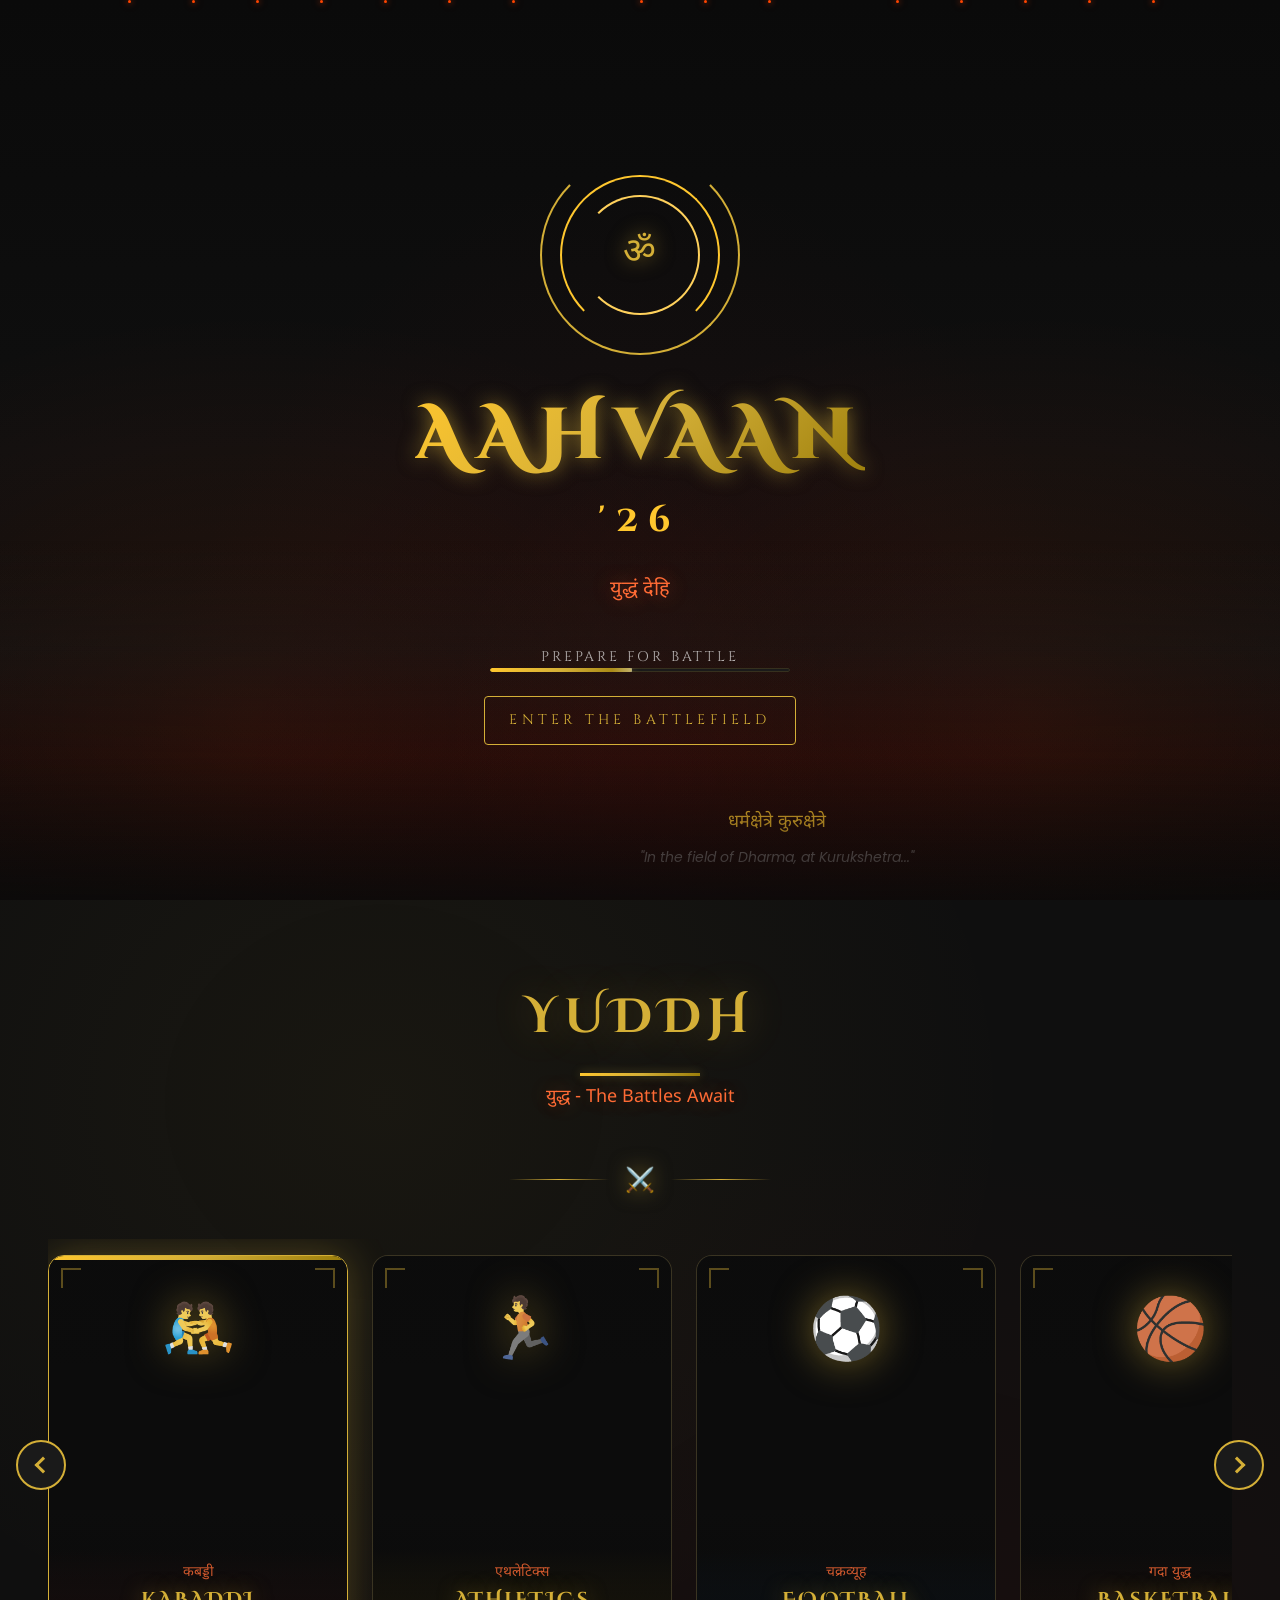
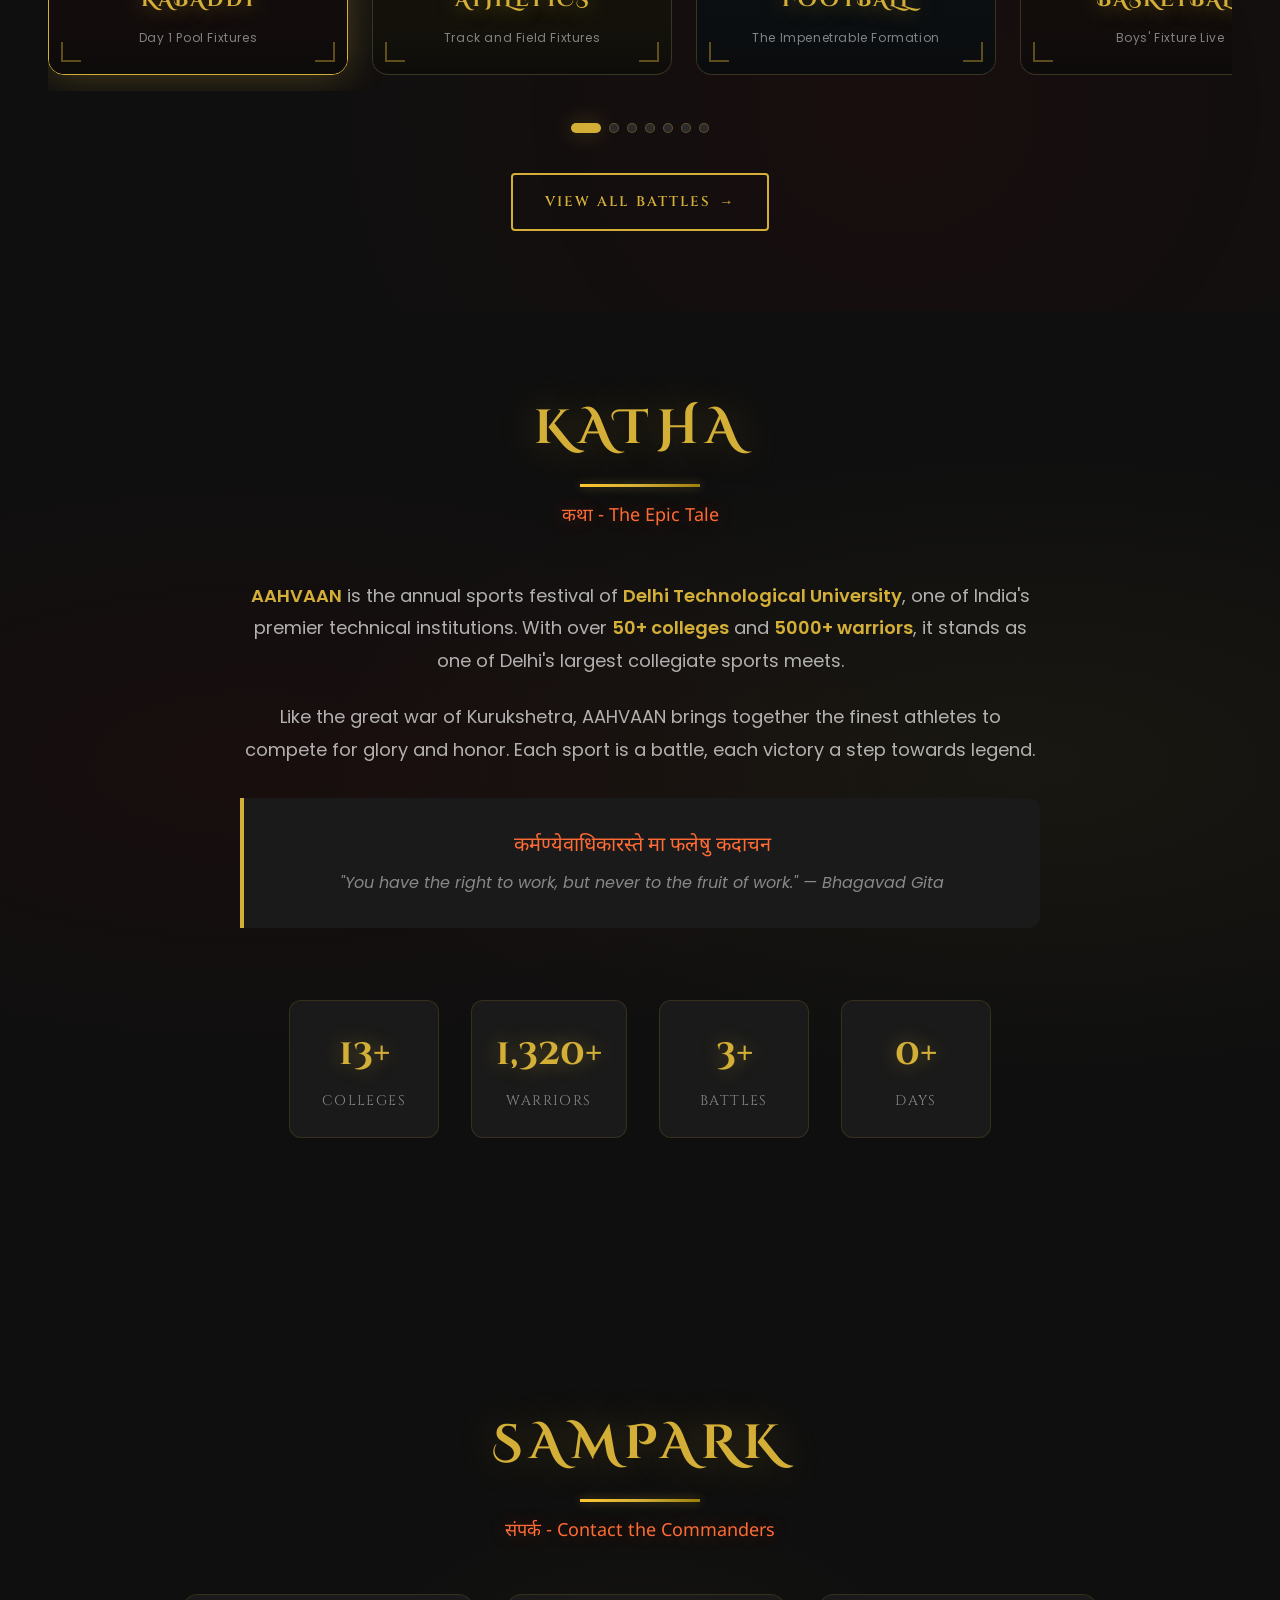
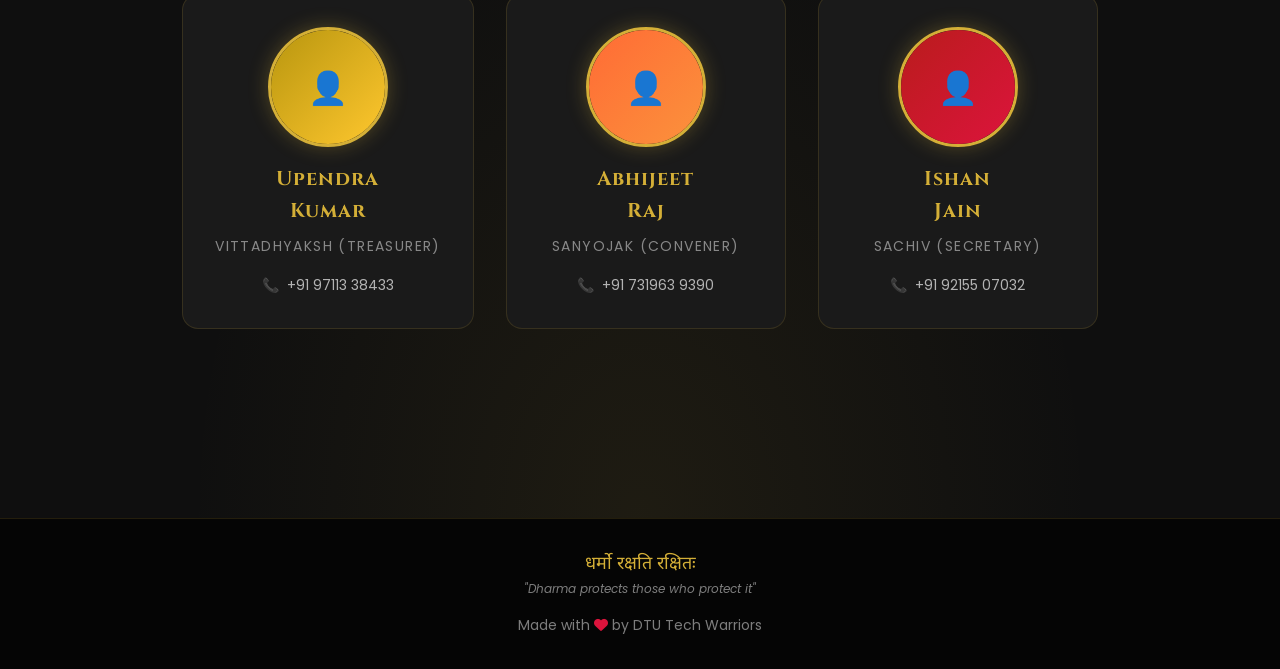
==== commit 0d693d4b: "fixtures" ====
--- a/index.html
+++ b/index.html
@@ -284,7 +284,7 @@
                     </a>
 
                     <!-- Chakravyuh - Football -->
-                    <!-- <a href="events/football.html" class="evt evt-chakravyuh" data-event="football">
+                    <a href="events/football.html" class="evt evt-chakravyuh" data-event="football">
                         <div class="evt-border"></div>
                         <div class="evt-corner evt-corner-tl"></div>
                         <div class="evt-corner evt-corner-tr"></div>
@@ -298,7 +298,7 @@
                                 <span class="evt-subtitle">The Impenetrable Formation</span>
                             </div>
                         </div>
-                    </a> -->
+                    </a>
 
                     <!-- Gada Yuddh - Basketball -->
                     <a href="events/basketball.html" class="evt evt-gada" data-event="basketball">
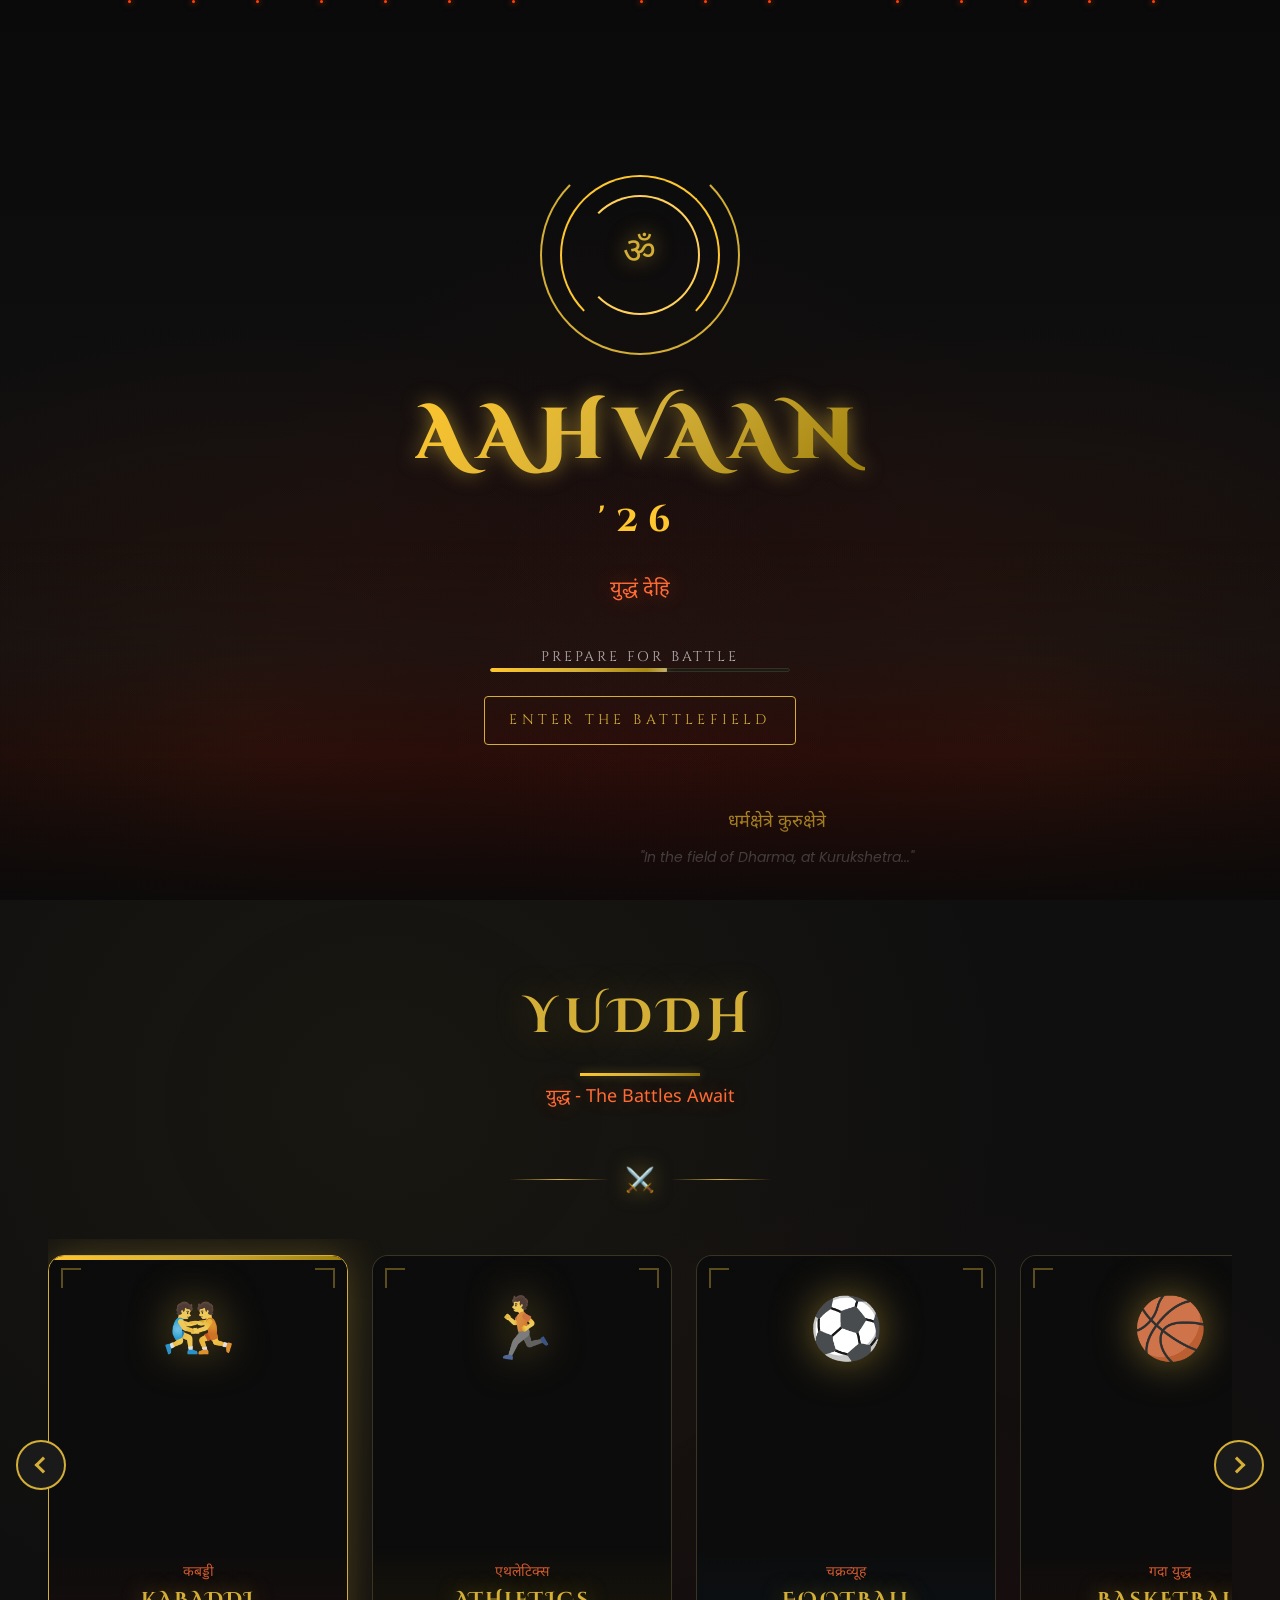
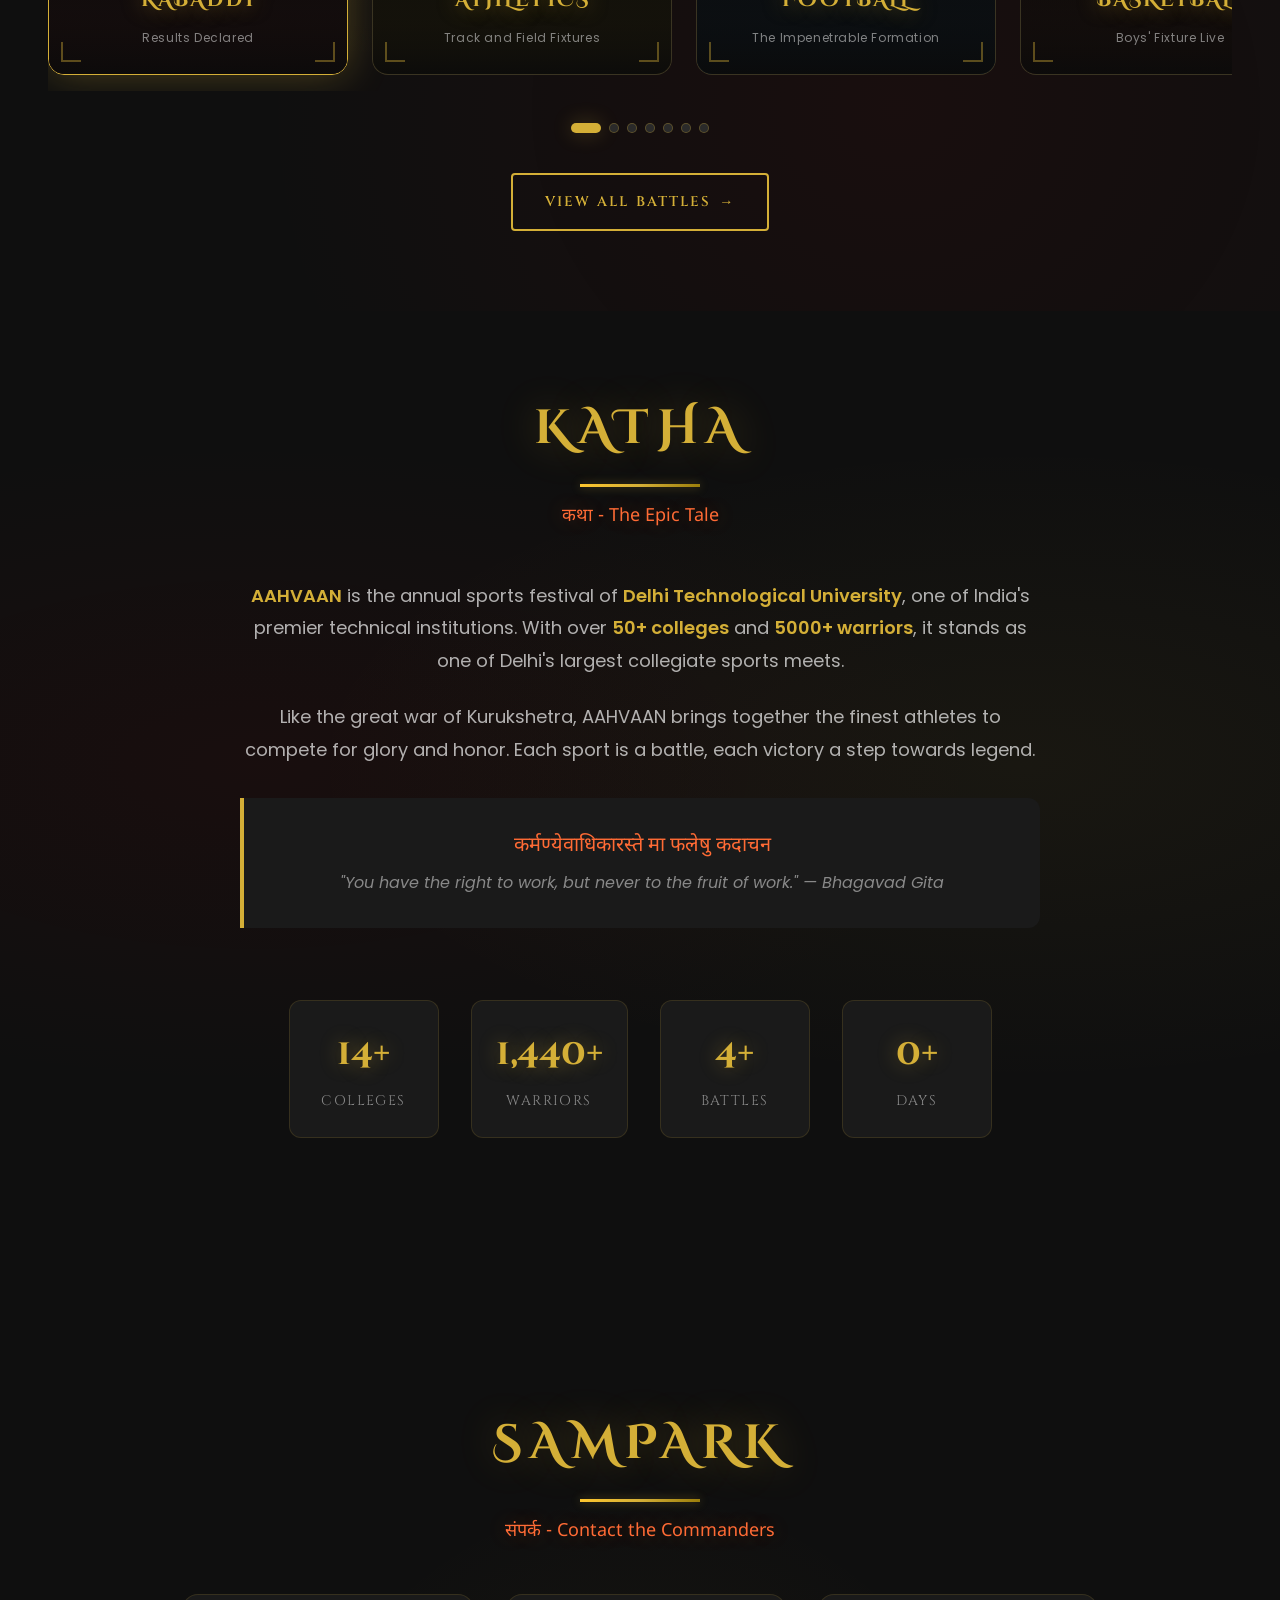
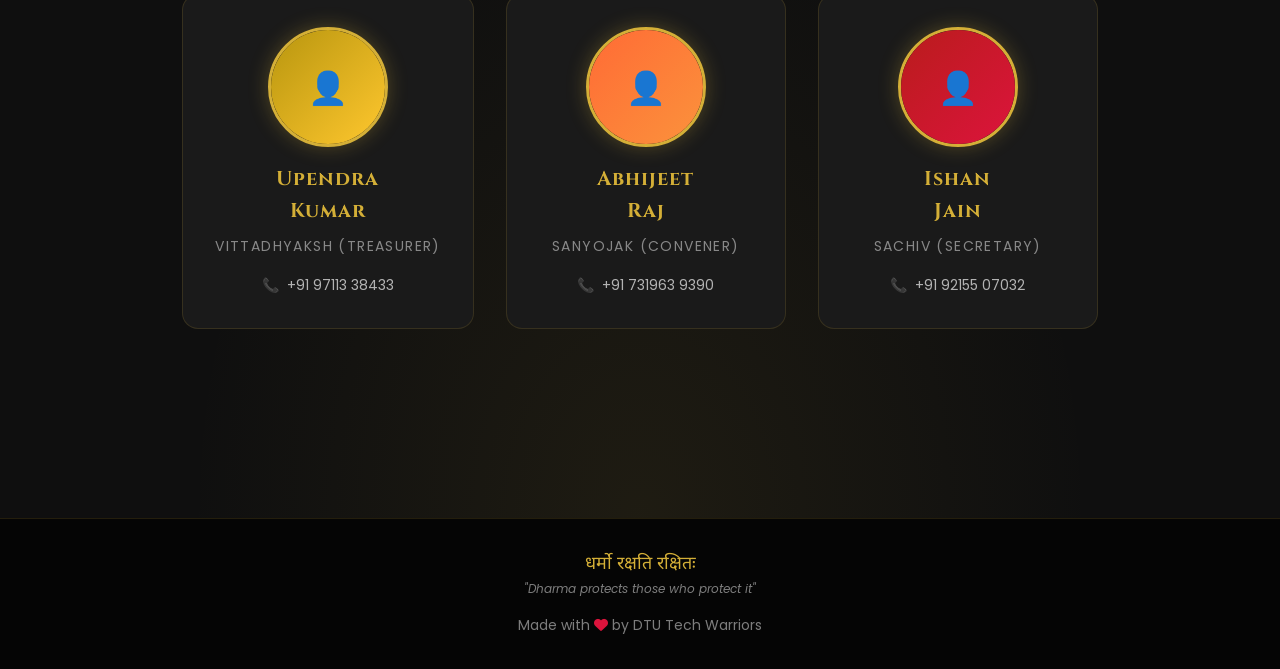
==== commit 1bd50e94: "kabaddi results" ====
--- a/index.html
+++ b/index.html
@@ -182,18 +182,19 @@
                     <div class="hero-tagline-english">Excellence in Sports & Battle</div>
                 </div>
                 <div class="hero-announcement" role="status" aria-live="polite">
-                    <div class="hero-announcement-kicker">Fixture Bulletin</div>
+                    <div class="hero-announcement-kicker">Results Bulletin</div>
                     <div class="hero-announcement-headline"
-                        aria-label="All fixtures are updated for every game. Captains are requested to review their game's fixtures.">
+                        aria-label="Kabaddi results have been declared. Check the Kabaddi page for girls' and boys' results.">
                         <div class="hero-announcement-marquee" aria-hidden="true">
-                            <span>All fixtures are updated for every game • Captains are requested to review their
-                                game's fixtures •</span>
-                            <span>All fixtures are updated for every game • Captains are requested to review their
-                                game's fixtures •</span>
+                            <span>Kabaddi results have been declared • Check the Kabaddi page for girls' and boys'
+                                podium standings •</span>
+                            <span>Kabaddi results have been declared • Check the Kabaddi page for girls' and boys'
+                                podium standings •</span>
                         </div>
                     </div>
                     <p class="hero-announcement-text">
-                        All captains are requested to review the latest fixtures for their game on the home page.
+                        Kabaddi results have been declared. Review the published girls' and boys' standings from the
+                        events section.
                     </p>
                 </div>
             </div>
@@ -261,7 +262,7 @@
                             <div class="evt-label-cont">
                                 <span class="evt-sanskrit">कबड्डी</span>
                                 <span class="evt-label">KABADDI</span>
-                                <span class="evt-subtitle">Day 1 Pool Fixtures</span>
+                                <span class="evt-subtitle">Results Declared</span>
                             </div>
                         </div>
                     </a>
@@ -501,4 +502,4 @@
 
 </body>
 
-</html>+</html>
